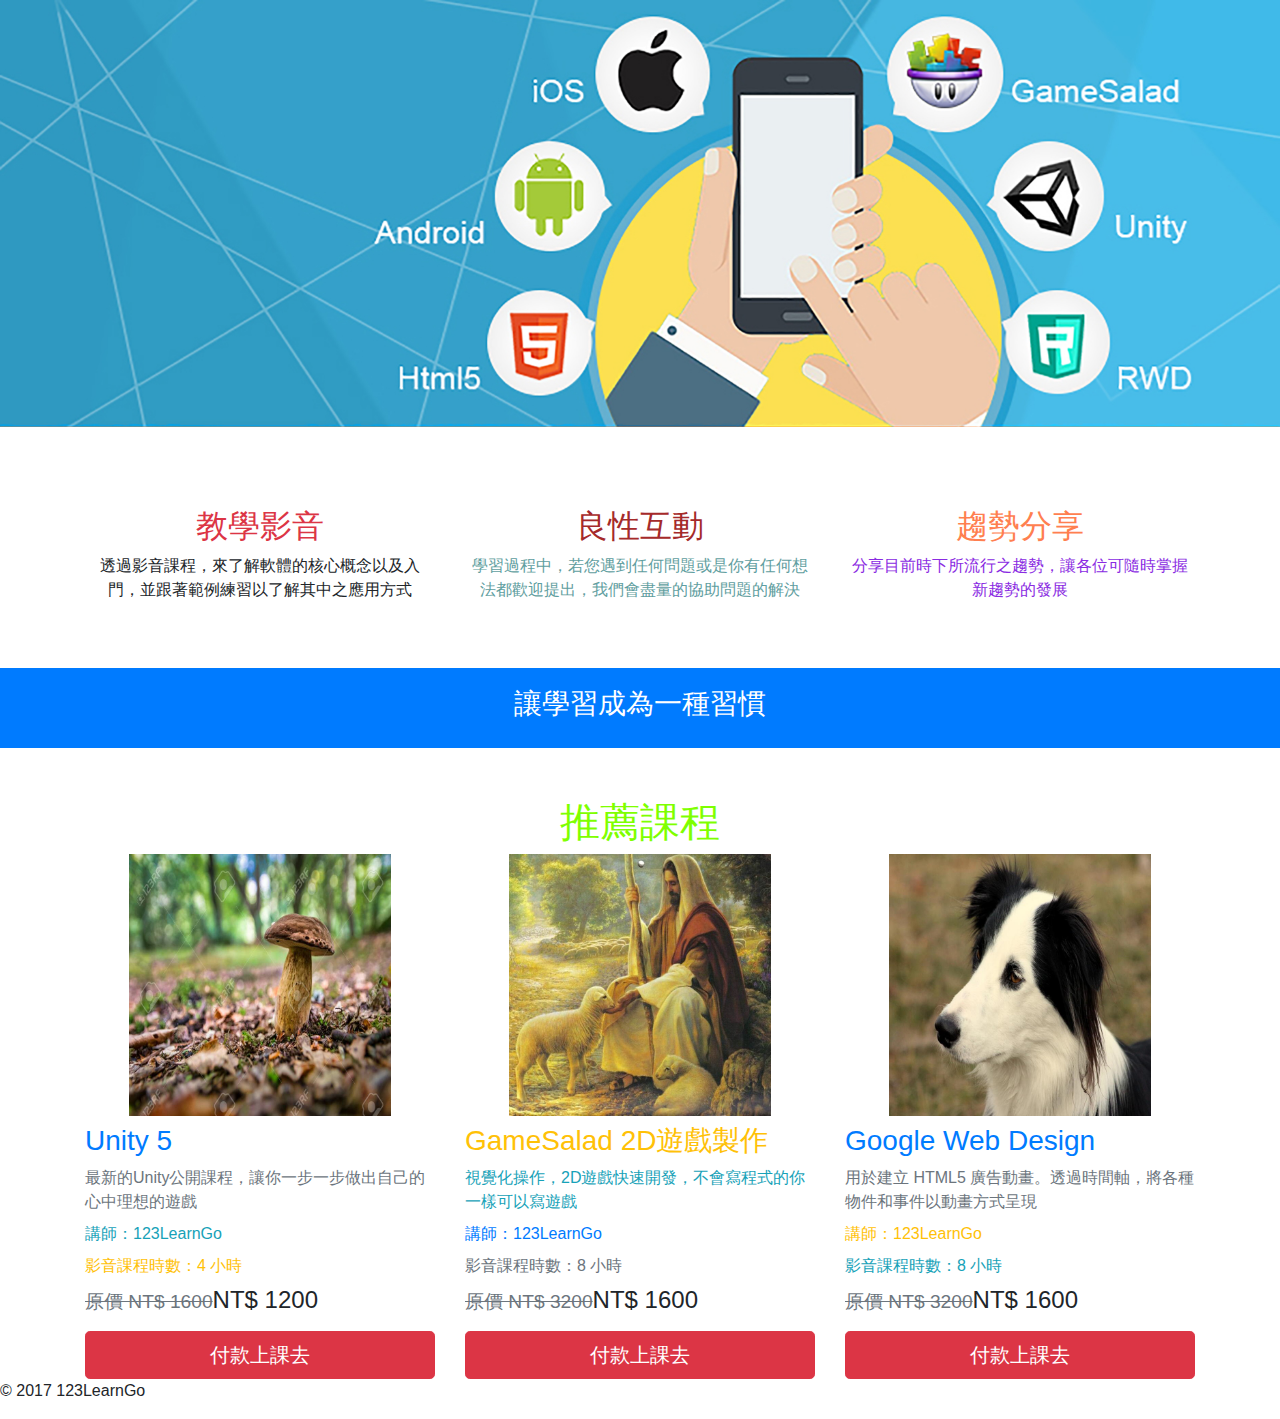
==== index.html @ fdda01f6 "Add files via upload" ====
<!DOCTYPE html>
<html lang="en">
<head>
	<meta charset="UTF-8">
	<title>A112510302</title>
    <meta name="viewport" content="width=device-width, initial-scale=1" >
	
	<!-- css文件載入 -->
    <link rel="stylesheet" href="css/bootstrap.min.css">
    <link rel="stylesheet" href="css/style.css">
	

</head>
<body>
<!-- 頁首/開始 -->
<header class="header1">
	<img src="images/banner.jpg" alt="banner" class="img-fluid">
</header> 
<!-- 頁首/結束 -->
<!-- 特色/開始 -->
<section class="container">
	<div class="row">
		<div class="col-lg-4 text-center">
			<h2 class="text-danger">教學影音</h2>
			<p>透過影音課程，來了解軟體的核心概念以及入門，並跟著範例練習以了解其中之應用方式</p>
		</div>
		<div class="col-lg-4 p12">
			<h2 class="h2a">良性互動</h2>
			<p>學習過程中，若您遇到任何問題或是你有任何想法都歡迎提出，我們會盡量的協助問題的解決</p>
		</div>
		<div class="col-lg-4 p13">
			<h2 class="h2b">趨勢分享</h2>
			<p>分享目前時下所流行之趨勢，讓各位可隨時掌握新趨勢的發展</p>
		</div>
	</div>
</section>
<!-- 特色/結束 -->
<!-- 主標語/開始 -->
<section class="d-flex justify-content-center bg-primary slogan">
	<h3 class="align-self-center text-white">讓學習成為一種習慣</h3>
</section>
<!-- 主標語/結束 -->
<!-- 推薦課程/開始 -->
<section class="container">
	<div class="row">
		<!-- 標題/開始 -->
		<div class="col-lg-12">
			<h1 class="h1a1">推薦課程</h1>
		</div>
		<!-- 標題/結束 -->
		<!-- 課程1/開始 -->
		<div class="col-lg-4">
			<div>
				<div>
					<img src="images/111.jpg" alt="Unity" class="img-fluid d-block m-auto w-75">
				</div>
				<div class="mt-2 mb-2">
					<h3 class="text-primary">Unity 5</h3>
				</div>
				<div class="text-muted mt-2 mb-2">最新的Unity公開課程，讓你一步一步做出自己的心中理想的遊戲</div>
				<div class="mt-2 mb-2">
					<span class="text-info">講師：123LearnGo</span>
				</div>
				<div class="mt-2 mb-2">
					<span class="text-warning">影音課程時數：4 小時</span>
				</div>
				<div>
					<h4 class="text-dangeri"><small class="text-muted"><s>原價 NT$ 1600</s></small>NT$ 1200</h4>
				</div>
				<div class="mt-3">
					<button type="button" class="btn btn-danger btn-lg btn-block">付款上課去</button>
				</div>
			</div>
		</div>
		<!-- 課程1/結束 -->
		<!-- 課程2/開始 -->
		<div class="col-lg-4">
			<div>
				<div>
					<img src="images/112.jpg" alt="GameSalad" class="img-fluid d-block m-auto w-75">
				</div>
				<div class="mt-2 mb-2">
                    <h3 class="text-warning">GameSalad 2D遊戲製作</h3>
				</div>
				<div class="text-info mt-2 mb-2">視覺化操作，2D遊戲快速開發，不會寫程式的你一樣可以寫遊戲</div>
				<div class="mt-2 mb-2">
					<span class="text-primary">講師：123LearnGo</span>
				</div>
				<div class="mt-2 mb-2">
					<span class="text-muted">影音課程時數：8 小時</span>
				</div>
				<div>
					<h4 class="text-dangeri"><small class="text-muted"><s>原價 NT$ 3200</s></small>NT$ 1600</h4>
				</div>
				<div class="mt-3">
					<button type="button" class="btn btn-danger btn-lg btn-block">付款上課去</button>
				</div>
			</div>
		</div>
		<!-- 課程2/結束 -->
		<!-- 課程3/開始 -->
		<div class="col-lg-4">
			<div>
				<div>
					<img src="images/114.jpg" alt="Google Web Design" class="img-fluid d-block m-auto w-75">
				</div>
				<div class="mt-2 mb-2">
					<h3 class="text-primary">Google Web Design</h3>
				</div>
				<div class="text-muted mt-2 mb-2">用於建立 HTML5 廣告動畫。透過時間軸，將各種物件和事件以動畫方式呈現</div>
				<div class="mt-2 mb-2">
					<span class="text-warning">講師：123LearnGo</span>
				</div>
				<div class="mt-2 mb-2">
					<span class="text-info">影音課程時數：8 小時</span>
				</div>
				<div>
					<h4 class="text-dangeri"><small class="text-muted"><s>原價 NT$ 3200</s></small>NT$ 1600</h4>
				</div>
				<div class="mt-3">
					<button type="button" class="btn btn-danger btn-lg btn-block">付款上課去</button>
				</div>
			</div>
		</div>
		<!-- 課程3/結束 -->
	</div>
</section>
<!-- 推薦課程/結束 -->
<!-- 頁腳/開始 -->
<footer>
	<p>© 2017 123LearnGo</p>
</footer>
<!-- 頁腳/結束 -->
</body>
</html>
---- css/style.css ----
.header1{
    margin-bottom: 80px;
}
.header1 img{
    width: 100%;
}
.h2a{
    color:brown;
}
.p12{
    text-align: center;
    color: cadetblue;
}
.p13{
    color: blueviolet;
    text-align: center;
}
.h2b{
    color: coral;
}
.slogan{
    margin: 50px 0;
    height: 80px;
}
.h1a1{
    color: chartreuse;
    text-align: center;
    font-size: 40px;
}
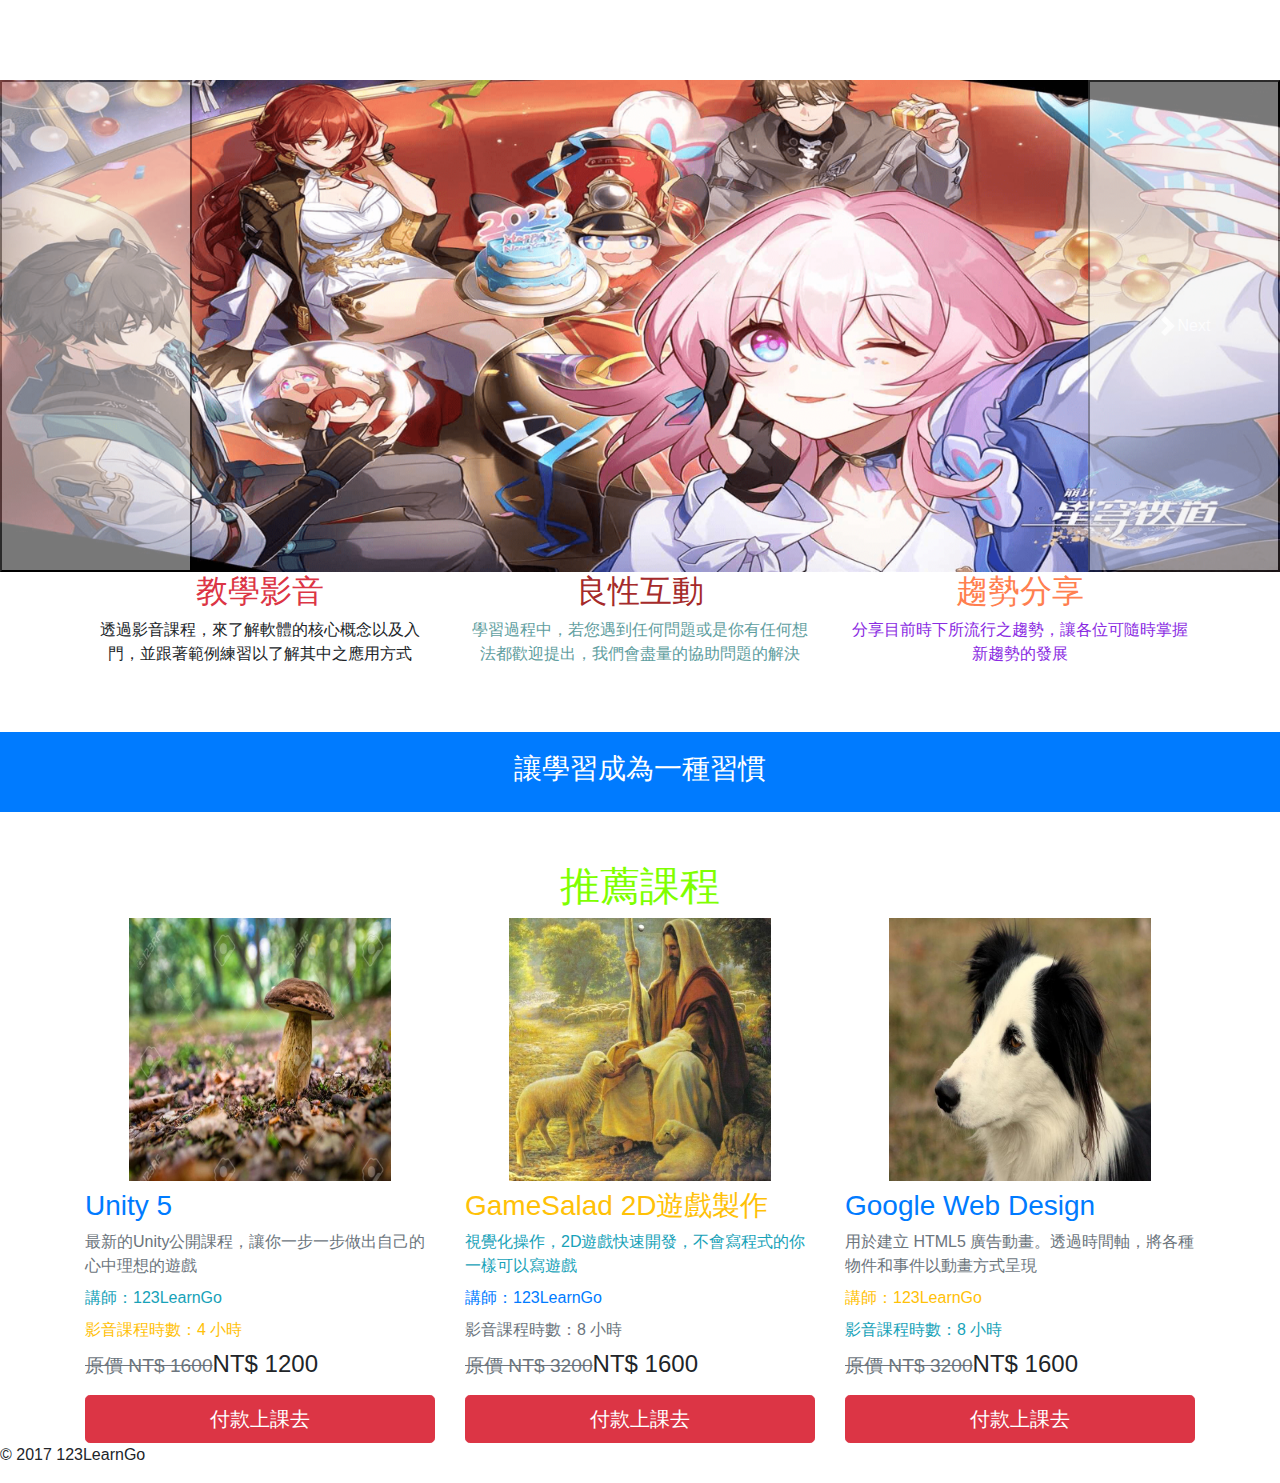
==== commit 40e1bdbf: "Add files via upload" ====
--- a/index.html
+++ b/index.html
@@ -8,14 +8,35 @@
 	<!-- css文件載入 -->
     <link rel="stylesheet" href="css/bootstrap.min.css">
     <link rel="stylesheet" href="css/style.css">
-	
+	<link href="https://cdn.jsdelivr.net/npm/bootstrap@5.1.1/dist/css/bootstrap.min.css" rel="stylesheet" integrity="sha384-F3w7mX95PdgyTmZZMECAngseQB83DfGTowi0iMjiWaeVhAn4FJkqJByhZMI3AhiU" crossorigin="anonymous">
+<script src="https://cdn.jsdelivr.net/npm/bootstrap@5.1.1/dist/js/bootstrap.bundle.min.js" integrity="sha384-/bQdsTh/da6pkI1MST/rWKFNjaCP5gBSY4sEBT38Q/9RBh9AH40zEOg7Hlq2THRZ" crossorigin="anonymous"></script>
 
 </head>
 <body>
 <!-- 頁首/開始 -->
-<header class="header1">
-	<img src="images/banner.jpg" alt="banner" class="img-fluid">
-</header> 
+<header class="header1">   
+</header>
+<div id="carouselExampleControls" class="carousel slide" data-bs-ride="carousel">
+  <div class="carousel-inner">
+    <div class="carousel-item active">
+      <img src="images/211.png" class="d-block w-100" alt="...">
+    </div>
+    <div class="carousel-item">
+      <img src="images/212.jpeg" class="d-block w-100" alt="...">
+    </div>
+    <div class="carousel-item">
+      <img src="images/213.jpeg" class="d-block w-100" alt="...">
+    </div>
+  </div>
+  <button class="carousel-control-prev" type="button" data-bs-target="#carouselExampleControls" data-bs-slide="prev">
+    <span class="carousel-control-prev-icon" aria-hidden="true"></span>
+    <span class="visually-hidden">Previous</span>
+  </button>
+  <button class="carousel-control-next" type="button" data-bs-target="#carouselExampleControls" data-bs-slide="next">
+    <span class="carousel-control-next-icon" aria-hidden="true"></span>
+    <span class="visually-hidden">Next</span>
+  </button>
+</div>
 <!-- 頁首/結束 -->
 <!-- 特色/開始 -->
 <section class="container">
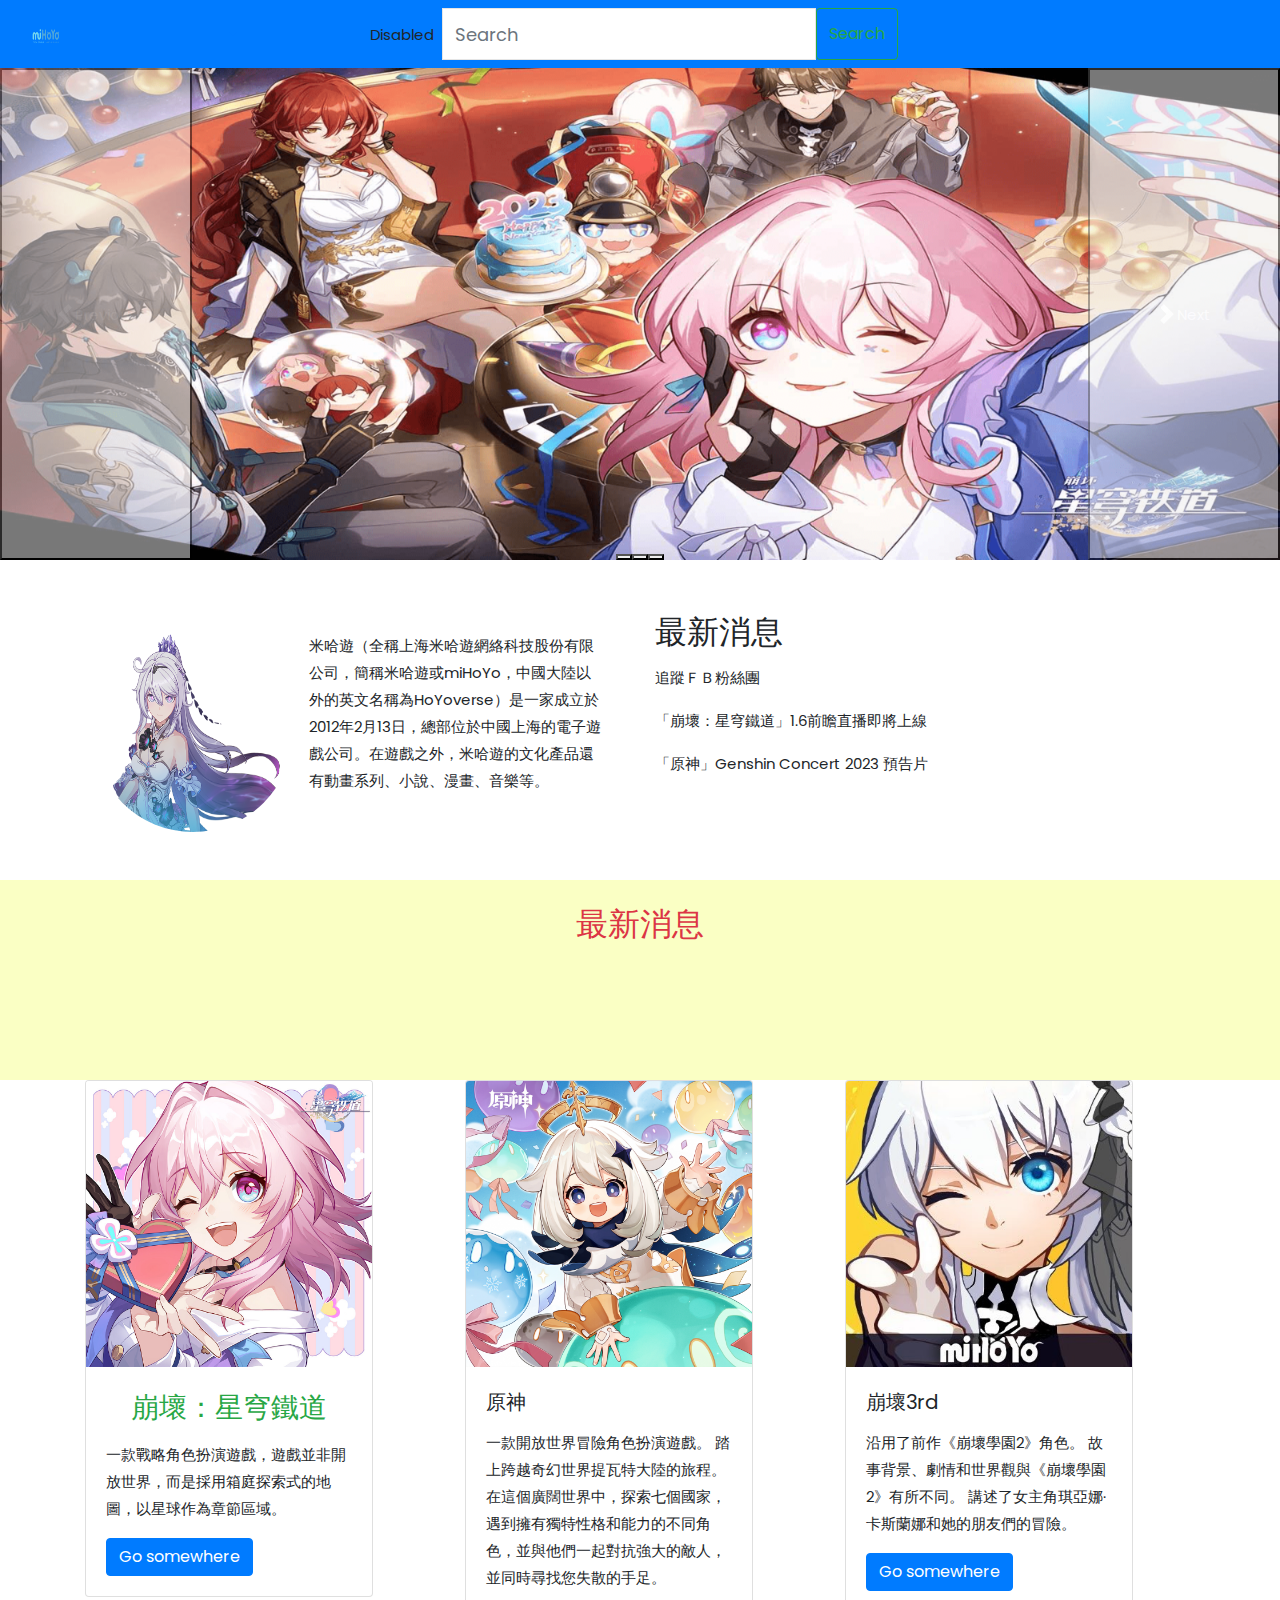
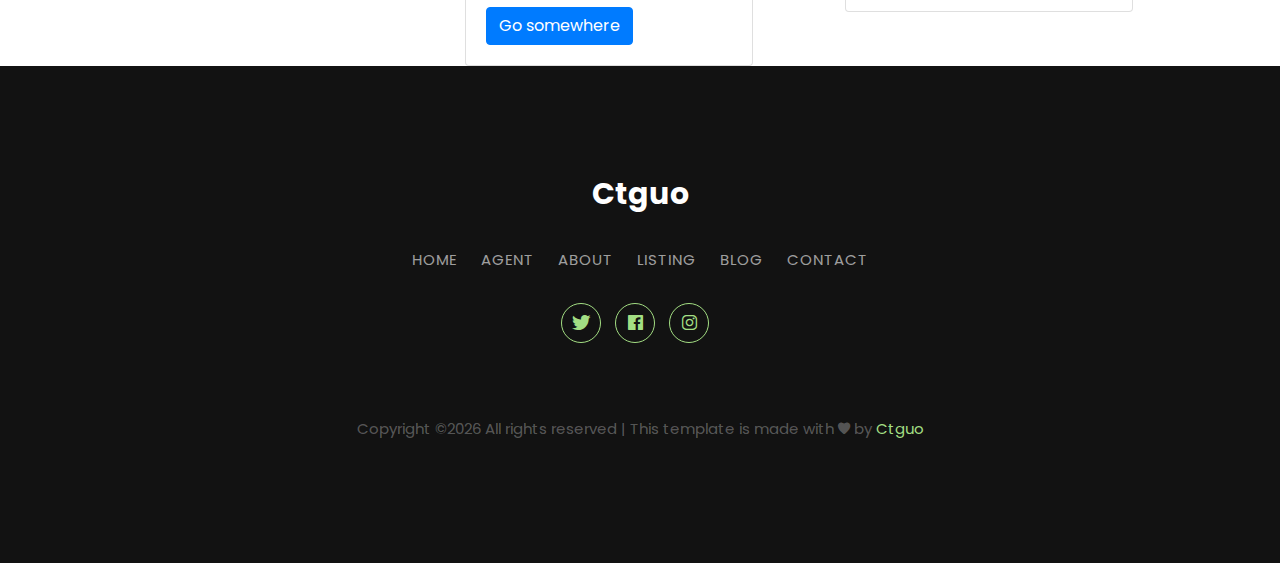
==== commit fa5a59da: "Add files via upload" ====
--- a/index.html
+++ b/index.html
@@ -1,156 +1,206 @@
-<!DOCTYPE html>
-<html lang="en">
-<head>
-	<meta charset="UTF-8">
-	<title>A112510302</title>
-    <meta name="viewport" content="width=device-width, initial-scale=1" >
-	
-	<!-- css文件載入 -->
-    <link rel="stylesheet" href="css/bootstrap.min.css">
-    <link rel="stylesheet" href="css/style.css">
-	<link href="https://cdn.jsdelivr.net/npm/bootstrap@5.1.1/dist/css/bootstrap.min.css" rel="stylesheet" integrity="sha384-F3w7mX95PdgyTmZZMECAngseQB83DfGTowi0iMjiWaeVhAn4FJkqJByhZMI3AhiU" crossorigin="anonymous">
-<script src="https://cdn.jsdelivr.net/npm/bootstrap@5.1.1/dist/js/bootstrap.bundle.min.js" integrity="sha384-/bQdsTh/da6pkI1MST/rWKFNjaCP5gBSY4sEBT38Q/9RBh9AH40zEOg7Hlq2THRZ" crossorigin="anonymous"></script>
-
-</head>
-<body>
-<!-- 頁首/開始 -->
-<header class="header1">   
-</header>
-<div id="carouselExampleControls" class="carousel slide" data-bs-ride="carousel">
-  <div class="carousel-inner">
-    <div class="carousel-item active">
-      <img src="images/211.png" class="d-block w-100" alt="...">
-    </div>
-    <div class="carousel-item">
-      <img src="images/212.jpeg" class="d-block w-100" alt="...">
-    </div>
-    <div class="carousel-item">
-      <img src="images/213.jpeg" class="d-block w-100" alt="...">
-    </div>
-  </div>
-  <button class="carousel-control-prev" type="button" data-bs-target="#carouselExampleControls" data-bs-slide="prev">
-    <span class="carousel-control-prev-icon" aria-hidden="true"></span>
-    <span class="visually-hidden">Previous</span>
-  </button>
-  <button class="carousel-control-next" type="button" data-bs-target="#carouselExampleControls" data-bs-slide="next">
-    <span class="carousel-control-next-icon" aria-hidden="true"></span>
-    <span class="visually-hidden">Next</span>
-  </button>
-</div>
-<!-- 頁首/結束 -->
-<!-- 特色/開始 -->
-<section class="container">
-	<div class="row">
-		<div class="col-lg-4 text-center">
-			<h2 class="text-danger">教學影音</h2>
-			<p>透過影音課程，來了解軟體的核心概念以及入門，並跟著範例練習以了解其中之應用方式</p>
-		</div>
-		<div class="col-lg-4 p12">
-			<h2 class="h2a">良性互動</h2>
-			<p>學習過程中，若您遇到任何問題或是你有任何想法都歡迎提出，我們會盡量的協助問題的解決</p>
-		</div>
-		<div class="col-lg-4 p13">
-			<h2 class="h2b">趨勢分享</h2>
-			<p>分享目前時下所流行之趨勢，讓各位可隨時掌握新趨勢的發展</p>
-		</div>
-	</div>
-</section>
-<!-- 特色/結束 -->
-<!-- 主標語/開始 -->
-<section class="d-flex justify-content-center bg-primary slogan">
-	<h3 class="align-self-center text-white">讓學習成為一種習慣</h3>
-</section>
-<!-- 主標語/結束 -->
-<!-- 推薦課程/開始 -->
-<section class="container">
-	<div class="row">
-		<!-- 標題/開始 -->
-		<div class="col-lg-12">
-			<h1 class="h1a1">推薦課程</h1>
-		</div>
-		<!-- 標題/結束 -->
-		<!-- 課程1/開始 -->
-		<div class="col-lg-4">
-			<div>
-				<div>
-					<img src="images/111.jpg" alt="Unity" class="img-fluid d-block m-auto w-75">
-				</div>
-				<div class="mt-2 mb-2">
-					<h3 class="text-primary">Unity 5</h3>
-				</div>
-				<div class="text-muted mt-2 mb-2">最新的Unity公開課程，讓你一步一步做出自己的心中理想的遊戲</div>
-				<div class="mt-2 mb-2">
-					<span class="text-info">講師：123LearnGo</span>
-				</div>
-				<div class="mt-2 mb-2">
-					<span class="text-warning">影音課程時數：4 小時</span>
-				</div>
-				<div>
-					<h4 class="text-dangeri"><small class="text-muted"><s>原價 NT$ 1600</s></small>NT$ 1200</h4>
-				</div>
-				<div class="mt-3">
-					<button type="button" class="btn btn-danger btn-lg btn-block">付款上課去</button>
-				</div>
-			</div>
-		</div>
-		<!-- 課程1/結束 -->
-		<!-- 課程2/開始 -->
-		<div class="col-lg-4">
-			<div>
-				<div>
-					<img src="images/112.jpg" alt="GameSalad" class="img-fluid d-block m-auto w-75">
-				</div>
-				<div class="mt-2 mb-2">
-                    <h3 class="text-warning">GameSalad 2D遊戲製作</h3>
-				</div>
-				<div class="text-info mt-2 mb-2">視覺化操作，2D遊戲快速開發，不會寫程式的你一樣可以寫遊戲</div>
-				<div class="mt-2 mb-2">
-					<span class="text-primary">講師：123LearnGo</span>
-				</div>
-				<div class="mt-2 mb-2">
-					<span class="text-muted">影音課程時數：8 小時</span>
-				</div>
-				<div>
-					<h4 class="text-dangeri"><small class="text-muted"><s>原價 NT$ 3200</s></small>NT$ 1600</h4>
-				</div>
-				<div class="mt-3">
-					<button type="button" class="btn btn-danger btn-lg btn-block">付款上課去</button>
-				</div>
-			</div>
-		</div>
-		<!-- 課程2/結束 -->
-		<!-- 課程3/開始 -->
-		<div class="col-lg-4">
-			<div>
-				<div>
-					<img src="images/114.jpg" alt="Google Web Design" class="img-fluid d-block m-auto w-75">
-				</div>
-				<div class="mt-2 mb-2">
-					<h3 class="text-primary">Google Web Design</h3>
-				</div>
-				<div class="text-muted mt-2 mb-2">用於建立 HTML5 廣告動畫。透過時間軸，將各種物件和事件以動畫方式呈現</div>
-				<div class="mt-2 mb-2">
-					<span class="text-warning">講師：123LearnGo</span>
-				</div>
-				<div class="mt-2 mb-2">
-					<span class="text-info">影音課程時數：8 小時</span>
-				</div>
-				<div>
-					<h4 class="text-dangeri"><small class="text-muted"><s>原價 NT$ 3200</s></small>NT$ 1600</h4>
-				</div>
-				<div class="mt-3">
-					<button type="button" class="btn btn-danger btn-lg btn-block">付款上課去</button>
-				</div>
-			</div>
-		</div>
-		<!-- 課程3/結束 -->
-	</div>
-</section>
-<!-- 推薦課程/結束 -->
-<!-- 頁腳/開始 -->
-<footer>
-	<p>© 2017 123LearnGo</p>
-</footer>
-<!-- 頁腳/結束 -->
-</body>
+<!doctype html>
+<html>
+<head>
+    <title>A112510302</title>
+    <link href="https://cdn.jsdelivr.net/npm/bootstrap@5.3.2/dist/css/bootstrap.min.css" rel="stylesheet" integrity="sha384-T3c6CoIi6uLrA9TneNEoa7RxnatzjcDSCmG1MXxSR1GAsXEV/Dwwykc2MPK8M2HN" crossorigin="anonymous">
+    <script src="https://cdn.jsdelivr.net/npm/bootstrap@5.3.2/dist/js/bootstrap.bundle.min.js" integrity="sha384-C6RzsynM9kWDrMNeT87bh95OGNyZPhcTNXj1NW7RuBCsyN/o0jlpcV8Qyq46cDfL" crossorigin="anonymous"></script>
+    
+    <meta name="viewport" content="width=device-width, initial-scale=1, shrink-to-fit=no">
+
+    <link href="https://fonts.googleapis.com/css?family=Poppins:300,400,500,600,700,800,900" rel="stylesheet">
+	
+    <link rel="stylesheet" href="css/ionicons.min.css">
+    <link rel="stylesheet" href="css/style.css">
+    
+    
+    </head>
+<body>
+    
+    
+    <nav class="navbar navbar-expand-lg bg-primary" data-bs-theme="dark">
+    <div class="container-fluid">
+        <a class="navbar-brand" href="#">
+            <img src="images/loge.png"alt="Bootstrap" width="30" height="24">
+        </a>
+            <button class="navbar-toggler" type="button" data-bs-toggle="collapse" data-bs-target="#navbarSupportedContent" aria-controls="navbarSupportedContent" aria-expanded="false" aria-label="Toggle navigation">
+            <span class="navbar-toggler-icon"></span>
+            </button>
+        <div class="collapse navbar-collapse" id="navbarSupportedContent">
+        <ul class="navbar-nav me-auto mb-2 mb-lg-0">
+            
+             <li class="nav-item">
+                <a class="nav-link active" aria-current="page" href="#">關於我們</a>
+            </li>
+            <li class="nav-item dropdown">
+                <a class="nav-link dropdown-toggle" href="#" role="button" data-bs-toggle="dropdown" aria-expanded="false">關於我們
+                </a>
+                <ul class="dropdown-menu">
+                    <li><a class="dropdown-item" href="#">Action</a></li>
+                    <li><a class="dropdown-item" href="#">Another Action</a></li>
+                    <li><hr class="dropdown-divider"></li>
+                    <li><a class="dropdown-item" href="#">其他</a></li>
+                </ul>
+            </li>
+            
+            
+            <li class="nav-item">
+                <a class="nav-link active" aria-current="page" href="#">最新消息</a>
+            </li>
+            <li class="nav-item">
+                <a class="nav-link" href="https://www.mihoyo.com/" target="_blank">Link</a>
+            </li>
+                
+            
+            <li class="nav-item">
+          <a class="nav-link disabled" aria-disabled="true">Disabled</a>
+        </li>
+        </ul>
+            <form class="d-flex" role="search">
+                <input class="form-control me-2" type="search" placeholder="Search" aria-label="Search">
+                <button class="btn btn-outline-success" type="submit">Search</button>
+            </form>
+    </div>
+    </div>
+    </nav>
+    
+    <div id="carouselExampleIndicators" class="carousel slide">
+        <div class="carousel-indicators">
+            <button type="button" data-bs-target="#carouselExampleIndicators" data-bs-slide-to="0" class="active" aria-current="true" aria-label="Slide 1"></button>
+            <button type="button" data-bs-target="#carouselExampleIndicators" data-bs-slide-to="1" aria-label="Slide 2"></button>
+            <button type="button" data-bs-target="#carouselExampleIndicators" data-bs-slide-to="2" aria-label="Slide 3"></button>
+        </div>
+        <div class="carousel-inner">
+            <div class="carousel-item active">
+            <img src="images/211.png" class="d-block w-100" alt="restaurant1">
+            </div>
+        <div class="carousel-item">
+            <img src="images/212.jpeg" class="d-block w-100" alt="restaurant2">
+        </div>
+        <div class="carousel-item">
+            <img src="images/213.jpeg" class="d-block w-100" alt="restaurant3">
+        </div>
+        </div>
+            <button class="carousel-control-prev" type="button" data-bs-target="#carouselExampleIndicators" data-bs-slide="prev">
+                <span class="carousel-control-prev-icon" aria-hidden="true"></span>
+                <span class="visually-hidden">Previous</span>
+            </button>
+            <button class="carousel-control-next" type="button" data-bs-target="#carouselExampleIndicators" data-bs-slide="next">
+                <span class="carousel-control-next-icon" aria-hidden="true"></span>
+                <span class="visually-hidden">Next</span>
+            </button>
+    </div>
+    
+    <section class="container my-5">
+        <div class="row">
+            <div class="col-lg-6">
+                    <div class="d-flex flex-nowrap justify-content-center mx-2 mt-4"> 
+                        <div class="flex-shrink-0"> 
+                            <img src="images/311.png" width="200px" height="200px" class="rounded-circle"> 
+                        </div> 
+                        <div class="flex-grow-1 px-3"> 
+                            米哈遊（全稱上海米哈遊網絡科技股份有限公司，簡稱米哈遊或miHoYo，中國大陸以外的英文名稱為HoYoverse）是一家成立於2012年2月13日，總部位於中國上海的電子遊戲公司。在遊戲之外，米哈遊的文化產品還有動畫系列、小說、漫畫、音樂等。
+                        </div> 
+                    </div>                  
+            </div>
+            <div class="col-lg-6">
+                <h2>最新消息</h2>
+                    <p>追蹤ＦＢ粉絲團</p>
+                    <p>「崩壞：星穹鐵道」1.6前瞻直播即將上線</p>
+                    <p>「原神」Genshin Concert 2023 預告片</p>                          
+            </div>
+        
+        
+        </div>
+    </section>
+    
+    
+    
+    
+    <section class="ftco-section">
+			<div class="container">
+				<div class="row justify-content-center">
+					<div class="col-md-6 text-center text-danger">
+						<h2>最新消息</h2>
+					</div>
+				</div>
+			</div>
+    </section>
+    <div class="container">
+        <div class="row">
+            <div class="col-lg-4">
+                <div class="card" style="width: 18rem;">
+                    <img src="images/411.png" class="card-img-top" alt="...">
+                    <div class="card-body">
+                        <h3 class="card-title text-success text-center">崩壞：星穹鐵道</h3>
+                        <p class="card-text">一款戰略角色扮演遊戲，遊戲並非開放世界，而是採用箱庭探索式的地圖，以星球作為章節區域。</p>
+                        <a href="#" class="btn btn-primary">Go somewhere</a>
+                    </div>
+                </div>
+                
+            </div>
+            
+            <div class="col-lg-4">
+                <div class="card" style="width: 18rem;">
+                    <img src="images/412.png" class="card-img-top" alt="...">
+                    <div class="card-body">
+                        <h5 class="card-title">原神</h5>
+                        <p class="card-text">一款開放世界冒險角色扮演遊戲。 踏上跨越奇幻世界提瓦特大陸的旅程。 在這個廣闊世界中，探索七個國家，遇到擁有獨特性格和能力的不同角色，並與他們一起對抗強大的敵人，並同時尋找您失散的手足。</p>
+                        <a href="#" class="btn btn-primary">Go somewhere</a>
+                    </div>
+                </div>
+            
+            </div>
+            
+            <div class="col-lg-4">
+                <div class="card" style="width: 18rem;">
+                    <img src="images/414.jpg" class="card-img-top" alt="..." width="400">
+                    <div class="card-body">
+                        <h5 class="card-title">崩壞3rd</h5>
+                        <p class="card-text">沿用了前作《崩壞學園2》角色。 故事背景、劇情和世界觀與《崩壞學園2》有所不同。 講述了女主角琪亞娜·卡斯蘭娜和她的朋友們的冒險。</p>
+                        <a href="#" class="btn btn-primary">Go somewhere</a>
+                    </div>
+                </div>
+            
+            </div>
+        </div>
+    </div>
+    
+
+    
+    <footer class="footer-07">
+			<div class="container">
+				<div class="row justify-content-center">
+					<div class="col-md-12 text-center">
+						<h2 class="footer-heading"><a href="#" class="logo">Ctguo</a></h2>
+						<p class="menu">
+							<a href="#">Home</a>
+							<a href="#">Agent</a>
+							<a href="#">About</a>
+							<a href="#">Listing</a>
+							<a href="#">Blog</a>
+							<a href="#">Contact</a>
+						</p>
+						<ul class="ftco-footer-social p-0">
+                        <li class="ftco-animate"><a href="#" data-toggle="tooltip" data-placement="top" title="Twitter"><span class="ion-logo-twitter"></span></a></li>
+                        <li class="ftco-animate"><a href="#" data-toggle="tooltip" data-placement="top" title="Facebook"><span class="ion-logo-facebook"></span></a></li>
+                        <li class="ftco-animate"><a href="#" data-toggle="tooltip" data-placement="top" title="Instagram"><span class="ion-logo-instagram"></span></a></li>
+            </ul>
+					</div>
+				</div>
+				<div class="row mt-5">
+					<div class="col-md-12 text-center">
+						<p class="copyright"><!-- Link back to Colorlib can't be removed. Template is licensed under CC BY 3.0. -->
+					  Copyright &copy;<script>document.write(new Date().getFullYear());</script> All rights reserved | This template is made with <i class="ion-ios-heart" aria-hidden="true"></i> by <a href="https://colorlib.com" target="_blank">Ctguo</a>
+					  <!-- Link back to Colorlib can't be removed. Template is licensed under CC BY 3.0. --></p>
+					</div>
+				</div>
+			</div>
+		</footer>
+		
+
+    <script src="js/jquery.min.js"></script>
+    <script src="js/popper.js"></script>
+    <script src="js/bootstrap.min.js"></script>
+    <script src="js/main.js"></script>
+    </body>
 </html>--- a/css/style.css
+++ b/css/style.css
@@ -1,29 +1,8244 @@
-.header1{
-    margin-bottom: 80px;
-}
-.header1 img{
+/*!
+ * Bootstrap v4.3.1 (https://getbootstrap.com/)
+ * Copyright 2011-2019 The Bootstrap Authors
+ * Copyright 2011-2019 Twitter, Inc.
+ * Licensed under MIT (https://github.com/twbs/bootstrap/blob/master/LICENSE)
+ */
+:root {
+  --blue: #007bff;
+  --indigo: #6610f2;
+  --purple: #6f42c1;
+  --pink: #e83e8c;
+  --red: #dc3545;
+  --orange: #fd7e14;
+  --yellow: #ffc107;
+  --green: #28a745;
+  --teal: #20c997;
+  --cyan: #17a2b8;
+  --white: #fff;
+  --gray: #6c757d;
+  --gray-dark: #343a40;
+  --primary: #007bff;
+  --secondary: #6c757d;
+  --success: #28a745;
+  --info: #17a2b8;
+  --warning: #ffc107;
+  --danger: #dc3545;
+  --light: #f8f9fa;
+  --dark: #343a40;
+  --breakpoint-xs: 0;
+  --breakpoint-sm: 576px;
+  --breakpoint-md: 768px;
+  --breakpoint-lg: 992px;
+  --breakpoint-xl: 1200px;
+  --font-family-sans-serif: -apple-system, BlinkMacSystemFont, "Segoe UI", Roboto, "Helvetica Neue", Arial, "Noto Sans", sans-serif, "Apple Color Emoji", "Segoe UI Emoji", "Segoe UI Symbol", "Noto Color Emoji";
+  --font-family-monospace: SFMono-Regular, Menlo, Monaco, Consolas, "Liberation Mono", "Courier New", monospace; }
+
+*,
+*::before,
+*::after {
+  -webkit-box-sizing: border-box;
+  box-sizing: border-box; }
+
+html {
+  font-family: sans-serif;
+  line-height: 1.15;
+  -webkit-text-size-adjust: 100%;
+  -webkit-tap-highlight-color: rgba(0, 0, 0, 0); }
+
+article, aside, figcaption, figure, footer, header, hgroup, main, nav, section {
+  display: block; }
+
+body {
+  margin: 0;
+  font-family: -apple-system, BlinkMacSystemFont, "Segoe UI", Roboto, "Helvetica Neue", Arial, "Noto Sans", sans-serif, "Apple Color Emoji", "Segoe UI Emoji", "Segoe UI Symbol", "Noto Color Emoji";
+  font-size: 1rem;
+  font-weight: 400;
+  line-height: 1.5;
+  color: #212529;
+  text-align: left;
+  background-color: #fff; }
+
+[tabindex="-1"]:focus {
+  outline: 0 !important; }
+
+hr {
+  -webkit-box-sizing: content-box;
+  box-sizing: content-box;
+  height: 0;
+  overflow: visible; }
+
+h1, h2, h3, h4, h5, h6 {
+  margin-top: 0;
+  margin-bottom: 0.5rem; }
+
+p {
+  margin-top: 0;
+  margin-bottom: 1rem; }
+
+abbr[title],
+abbr[data-original-title] {
+  text-decoration: underline;
+  -webkit-text-decoration: underline dotted;
+  text-decoration: underline dotted;
+  cursor: help;
+  border-bottom: 0;
+  text-decoration-skip-ink: none; }
+
+address {
+  margin-bottom: 1rem;
+  font-style: normal;
+  line-height: inherit; }
+
+ol,
+ul,
+dl {
+  margin-top: 0;
+  margin-bottom: 1rem; }
+
+ol ol,
+ul ul,
+ol ul,
+ul ol {
+  margin-bottom: 0; }
+
+dt {
+  font-weight: 700; }
+
+dd {
+  margin-bottom: .5rem;
+  margin-left: 0; }
+
+blockquote {
+  margin: 0 0 1rem; }
+
+b,
+strong {
+  font-weight: bolder; }
+
+small {
+  font-size: 80%; }
+
+sub,
+sup {
+  position: relative;
+  font-size: 75%;
+  line-height: 0;
+  vertical-align: baseline; }
+
+sub {
+  bottom: -.25em; }
+
+sup {
+  top: -.5em; }
+
+a {
+  color: #007bff;
+  text-decoration: none;
+  background-color: transparent; }
+  a:hover {
+    color: #0056b3;
+    text-decoration: underline; }
+
+a:not([href]):not([tabindex]) {
+  color: inherit;
+  text-decoration: none; }
+  a:not([href]):not([tabindex]):hover, a:not([href]):not([tabindex]):focus {
+    color: inherit;
+    text-decoration: none; }
+  a:not([href]):not([tabindex]):focus {
+    outline: 0; }
+
+pre,
+code,
+kbd,
+samp {
+  font-family: SFMono-Regular, Menlo, Monaco, Consolas, "Liberation Mono", "Courier New", monospace;
+  font-size: 1em; }
+
+pre {
+  margin-top: 0;
+  margin-bottom: 1rem;
+  overflow: auto; }
+
+figure {
+  margin: 0 0 1rem; }
+
+img {
+  vertical-align: middle;
+  border-style: none; }
+
+svg {
+  overflow: hidden;
+  vertical-align: middle; }
+
+table {
+  border-collapse: collapse; }
+
+caption {
+  padding-top: 0.75rem;
+  padding-bottom: 0.75rem;
+  color: #6c757d;
+  text-align: left;
+  caption-side: bottom; }
+
+th {
+  text-align: inherit; }
+
+label {
+  display: inline-block;
+  margin-bottom: 0.5rem; }
+
+button {
+  border-radius: 0; }
+
+button:focus {
+  outline: 1px dotted;
+  outline: 5px auto -webkit-focus-ring-color; }
+
+input,
+button,
+select,
+optgroup,
+textarea {
+  margin: 0;
+  font-family: inherit;
+  font-size: inherit;
+  line-height: inherit; }
+
+button,
+input {
+  overflow: visible; }
+
+button,
+select {
+  text-transform: none; }
+
+select {
+  word-wrap: normal; }
+
+button,
+[type="button"],
+[type="reset"],
+[type="submit"] {
+  -webkit-appearance: button; }
+
+button:not(:disabled),
+[type="button"]:not(:disabled),
+[type="reset"]:not(:disabled),
+[type="submit"]:not(:disabled) {
+  cursor: pointer; }
+
+button::-moz-focus-inner,
+[type="button"]::-moz-focus-inner,
+[type="reset"]::-moz-focus-inner,
+[type="submit"]::-moz-focus-inner {
+  padding: 0;
+  border-style: none; }
+
+input[type="radio"],
+input[type="checkbox"] {
+  -webkit-box-sizing: border-box;
+  box-sizing: border-box;
+  padding: 0; }
+
+input[type="date"],
+input[type="time"],
+input[type="datetime-local"],
+input[type="month"] {
+  -webkit-appearance: listbox; }
+
+textarea {
+  overflow: auto;
+  resize: vertical; }
+
+fieldset {
+  min-width: 0;
+  padding: 0;
+  margin: 0;
+  border: 0; }
+
+legend {
+  display: block;
+  width: 100%;
+  max-width: 100%;
+  padding: 0;
+  margin-bottom: .5rem;
+  font-size: 1.5rem;
+  line-height: inherit;
+  color: inherit;
+  white-space: normal; }
+
+progress {
+  vertical-align: baseline; }
+
+[type="number"]::-webkit-inner-spin-button,
+[type="number"]::-webkit-outer-spin-button {
+  height: auto; }
+
+[type="search"] {
+  outline-offset: -2px;
+  -webkit-appearance: none; }
+
+[type="search"]::-webkit-search-decoration {
+  -webkit-appearance: none; }
+
+::-webkit-file-upload-button {
+  font: inherit;
+  -webkit-appearance: button; }
+
+output {
+  display: inline-block; }
+
+summary {
+  display: list-item;
+  cursor: pointer; }
+
+template {
+  display: none; }
+
+[hidden] {
+  display: none !important; }
+
+h1, h2, h3, h4, h5, h6,
+.h1, .h2, .h3, .h4, .h5, .h6 {
+  margin-bottom: 0.5rem;
+  font-weight: 500;
+  line-height: 1.2; }
+
+h1, .h1 {
+  font-size: 2.5rem; }
+
+h2, .h2 {
+  font-size: 2rem; }
+
+h3, .h3 {
+  font-size: 1.75rem; }
+
+h4, .h4 {
+  font-size: 1.5rem; }
+
+h5, .h5 {
+  font-size: 1.25rem; }
+
+h6, .h6 {
+  font-size: 1rem; }
+
+.lead {
+  font-size: 1.25rem;
+  font-weight: 300; }
+
+.display-1 {
+  font-size: 6rem;
+  font-weight: 300;
+  line-height: 1.2; }
+
+.display-2 {
+  font-size: 5.5rem;
+  font-weight: 300;
+  line-height: 1.2; }
+
+.display-3 {
+  font-size: 4.5rem;
+  font-weight: 300;
+  line-height: 1.2; }
+
+.display-4 {
+  font-size: 3.5rem;
+  font-weight: 300;
+  line-height: 1.2; }
+
+hr {
+  margin-top: 1rem;
+  margin-bottom: 1rem;
+  border: 0;
+  border-top: 1px solid rgba(0, 0, 0, 0.1); }
+
+small,
+.small {
+  font-size: 80%;
+  font-weight: 400; }
+
+mark,
+.mark {
+  padding: 0.2em;
+  background-color: #fcf8e3; }
+
+.list-unstyled {
+  padding-left: 0;
+  list-style: none; }
+
+.list-inline {
+  padding-left: 0;
+  list-style: none; }
+
+.list-inline-item {
+  display: inline-block; }
+  .list-inline-item:not(:last-child) {
+    margin-right: 0.5rem; }
+
+.initialism {
+  font-size: 90%;
+  text-transform: uppercase; }
+
+.blockquote {
+  margin-bottom: 1rem;
+  font-size: 1.25rem; }
+
+.blockquote-footer {
+  display: block;
+  font-size: 80%;
+  color: #6c757d; }
+  .blockquote-footer::before {
+    content: "\2014\00A0"; }
+
+.img-fluid {
+  max-width: 100%;
+  height: auto; }
+
+.img-thumbnail {
+  padding: 0.25rem;
+  background-color: #fff;
+  border: 1px solid #dee2e6;
+  border-radius: 0.25rem;
+  max-width: 100%;
+  height: auto; }
+
+.figure {
+  display: inline-block; }
+
+.figure-img {
+  margin-bottom: 0.5rem;
+  line-height: 1; }
+
+.figure-caption {
+  font-size: 90%;
+  color: #6c757d; }
+
+code {
+  font-size: 87.5%;
+  color: #e83e8c;
+  word-break: break-word; }
+  a > code {
+    color: inherit; }
+
+kbd {
+  padding: 0.2rem 0.4rem;
+  font-size: 87.5%;
+  color: #fff;
+  background-color: #212529;
+  border-radius: 0.2rem; }
+  kbd kbd {
+    padding: 0;
+    font-size: 100%;
+    font-weight: 700; }
+
+pre {
+  display: block;
+  font-size: 87.5%;
+  color: #212529; }
+  pre code {
+    font-size: inherit;
+    color: inherit;
+    word-break: normal; }
+
+.pre-scrollable {
+  max-height: 340px;
+  overflow-y: scroll; }
+
+.container {
+  width: 100%;
+  padding-right: 15px;
+  padding-left: 15px;
+  margin-right: auto;
+  margin-left: auto; }
+  @media (min-width: 576px) {
+    .container {
+      max-width: 540px; } }
+  @media (min-width: 768px) {
+    .container {
+      max-width: 720px; } }
+  @media (min-width: 992px) {
+    .container {
+      max-width: 960px; } }
+  @media (min-width: 1200px) {
+    .container {
+      max-width: 1140px; } }
+
+.container-fluid {
+  width: 100%;
+  padding-right: 15px;
+  padding-left: 15px;
+  margin-right: auto;
+  margin-left: auto; }
+
+.row {
+  display: -webkit-box;
+  display: -ms-flexbox;
+  display: flex;
+  -ms-flex-wrap: wrap;
+  flex-wrap: wrap;
+  margin-right: -15px;
+  margin-left: -15px; }
+
+.no-gutters {
+  margin-right: 0;
+  margin-left: 0; }
+  .no-gutters > .col,
+  .no-gutters > [class*="col-"] {
+    padding-right: 0;
+    padding-left: 0; }
+
+.col-1, .col-2, .col-3, .col-4, .col-5, .col-6, .col-7, .col-8, .col-9, .col-10, .col-11, .col-12, .col,
+.col-auto, .col-sm-1, .col-sm-2, .col-sm-3, .col-sm-4, .col-sm-5, .col-sm-6, .col-sm-7, .col-sm-8, .col-sm-9, .col-sm-10, .col-sm-11, .col-sm-12, .col-sm,
+.col-sm-auto, .col-md-1, .col-md-2, .col-md-3, .col-md-4, .col-md-5, .col-md-6, .col-md-7, .col-md-8, .col-md-9, .col-md-10, .col-md-11, .col-md-12, .col-md,
+.col-md-auto, .col-lg-1, .col-lg-2, .col-lg-3, .col-lg-4, .col-lg-5, .col-lg-6, .col-lg-7, .col-lg-8, .col-lg-9, .col-lg-10, .col-lg-11, .col-lg-12, .col-lg,
+.col-lg-auto, .col-xl-1, .col-xl-2, .col-xl-3, .col-xl-4, .col-xl-5, .col-xl-6, .col-xl-7, .col-xl-8, .col-xl-9, .col-xl-10, .col-xl-11, .col-xl-12, .col-xl,
+.col-xl-auto {
+  position: relative;
+  width: 100%;
+  padding-right: 15px;
+  padding-left: 15px; }
+
+.col {
+  -ms-flex-preferred-size: 0;
+  flex-basis: 0;
+  -webkit-box-flex: 1;
+  -ms-flex-positive: 1;
+  flex-grow: 1;
+  max-width: 100%; }
+
+.col-auto {
+  -webkit-box-flex: 0;
+  -ms-flex: 0 0 auto;
+  flex: 0 0 auto;
+  width: auto;
+  max-width: 100%; }
+
+.col-1 {
+  -webkit-box-flex: 0;
+  -ms-flex: 0 0 8.33333%;
+  flex: 0 0 8.33333%;
+  max-width: 8.33333%; }
+
+.col-2 {
+  -webkit-box-flex: 0;
+  -ms-flex: 0 0 16.66667%;
+  flex: 0 0 16.66667%;
+  max-width: 16.66667%; }
+
+.col-3 {
+  -webkit-box-flex: 0;
+  -ms-flex: 0 0 25%;
+  flex: 0 0 25%;
+  max-width: 25%; }
+
+.col-4 {
+  -webkit-box-flex: 0;
+  -ms-flex: 0 0 33.33333%;
+  flex: 0 0 33.33333%;
+  max-width: 33.33333%; }
+
+.col-5 {
+  -webkit-box-flex: 0;
+  -ms-flex: 0 0 41.66667%;
+  flex: 0 0 41.66667%;
+  max-width: 41.66667%; }
+
+.col-6 {
+  -webkit-box-flex: 0;
+  -ms-flex: 0 0 50%;
+  flex: 0 0 50%;
+  max-width: 50%; }
+
+.col-7 {
+  -webkit-box-flex: 0;
+  -ms-flex: 0 0 58.33333%;
+  flex: 0 0 58.33333%;
+  max-width: 58.33333%; }
+
+.col-8 {
+  -webkit-box-flex: 0;
+  -ms-flex: 0 0 66.66667%;
+  flex: 0 0 66.66667%;
+  max-width: 66.66667%; }
+
+.col-9 {
+  -webkit-box-flex: 0;
+  -ms-flex: 0 0 75%;
+  flex: 0 0 75%;
+  max-width: 75%; }
+
+.col-10 {
+  -webkit-box-flex: 0;
+  -ms-flex: 0 0 83.33333%;
+  flex: 0 0 83.33333%;
+  max-width: 83.33333%; }
+
+.col-11 {
+  -webkit-box-flex: 0;
+  -ms-flex: 0 0 91.66667%;
+  flex: 0 0 91.66667%;
+  max-width: 91.66667%; }
+
+.col-12 {
+  -webkit-box-flex: 0;
+  -ms-flex: 0 0 100%;
+  flex: 0 0 100%;
+  max-width: 100%; }
+
+.order-first {
+  -webkit-box-ordinal-group: 0;
+  -ms-flex-order: -1;
+  order: -1; }
+
+.order-last {
+  -webkit-box-ordinal-group: 14;
+  -ms-flex-order: 13;
+  order: 13; }
+
+.order-0 {
+  -webkit-box-ordinal-group: 1;
+  -ms-flex-order: 0;
+  order: 0; }
+
+.order-1 {
+  -webkit-box-ordinal-group: 2;
+  -ms-flex-order: 1;
+  order: 1; }
+
+.order-2 {
+  -webkit-box-ordinal-group: 3;
+  -ms-flex-order: 2;
+  order: 2; }
+
+.order-3 {
+  -webkit-box-ordinal-group: 4;
+  -ms-flex-order: 3;
+  order: 3; }
+
+.order-4 {
+  -webkit-box-ordinal-group: 5;
+  -ms-flex-order: 4;
+  order: 4; }
+
+.order-5 {
+  -webkit-box-ordinal-group: 6;
+  -ms-flex-order: 5;
+  order: 5; }
+
+.order-6 {
+  -webkit-box-ordinal-group: 7;
+  -ms-flex-order: 6;
+  order: 6; }
+
+.order-7 {
+  -webkit-box-ordinal-group: 8;
+  -ms-flex-order: 7;
+  order: 7; }
+
+.order-8 {
+  -webkit-box-ordinal-group: 9;
+  -ms-flex-order: 8;
+  order: 8; }
+
+.order-9 {
+  -webkit-box-ordinal-group: 10;
+  -ms-flex-order: 9;
+  order: 9; }
+
+.order-10 {
+  -webkit-box-ordinal-group: 11;
+  -ms-flex-order: 10;
+  order: 10; }
+
+.order-11 {
+  -webkit-box-ordinal-group: 12;
+  -ms-flex-order: 11;
+  order: 11; }
+
+.order-12 {
+  -webkit-box-ordinal-group: 13;
+  -ms-flex-order: 12;
+  order: 12; }
+
+.offset-1 {
+  margin-left: 8.33333%; }
+
+.offset-2 {
+  margin-left: 16.66667%; }
+
+.offset-3 {
+  margin-left: 25%; }
+
+.offset-4 {
+  margin-left: 33.33333%; }
+
+.offset-5 {
+  margin-left: 41.66667%; }
+
+.offset-6 {
+  margin-left: 50%; }
+
+.offset-7 {
+  margin-left: 58.33333%; }
+
+.offset-8 {
+  margin-left: 66.66667%; }
+
+.offset-9 {
+  margin-left: 75%; }
+
+.offset-10 {
+  margin-left: 83.33333%; }
+
+.offset-11 {
+  margin-left: 91.66667%; }
+
+@media (min-width: 576px) {
+  .col-sm {
+    -ms-flex-preferred-size: 0;
+    flex-basis: 0;
+    -webkit-box-flex: 1;
+    -ms-flex-positive: 1;
+    flex-grow: 1;
+    max-width: 100%; }
+  .col-sm-auto {
+    -webkit-box-flex: 0;
+    -ms-flex: 0 0 auto;
+    flex: 0 0 auto;
+    width: auto;
+    max-width: 100%; }
+  .col-sm-1 {
+    -webkit-box-flex: 0;
+    -ms-flex: 0 0 8.33333%;
+    flex: 0 0 8.33333%;
+    max-width: 8.33333%; }
+  .col-sm-2 {
+    -webkit-box-flex: 0;
+    -ms-flex: 0 0 16.66667%;
+    flex: 0 0 16.66667%;
+    max-width: 16.66667%; }
+  .col-sm-3 {
+    -webkit-box-flex: 0;
+    -ms-flex: 0 0 25%;
+    flex: 0 0 25%;
+    max-width: 25%; }
+  .col-sm-4 {
+    -webkit-box-flex: 0;
+    -ms-flex: 0 0 33.33333%;
+    flex: 0 0 33.33333%;
+    max-width: 33.33333%; }
+  .col-sm-5 {
+    -webkit-box-flex: 0;
+    -ms-flex: 0 0 41.66667%;
+    flex: 0 0 41.66667%;
+    max-width: 41.66667%; }
+  .col-sm-6 {
+    -webkit-box-flex: 0;
+    -ms-flex: 0 0 50%;
+    flex: 0 0 50%;
+    max-width: 50%; }
+  .col-sm-7 {
+    -webkit-box-flex: 0;
+    -ms-flex: 0 0 58.33333%;
+    flex: 0 0 58.33333%;
+    max-width: 58.33333%; }
+  .col-sm-8 {
+    -webkit-box-flex: 0;
+    -ms-flex: 0 0 66.66667%;
+    flex: 0 0 66.66667%;
+    max-width: 66.66667%; }
+  .col-sm-9 {
+    -webkit-box-flex: 0;
+    -ms-flex: 0 0 75%;
+    flex: 0 0 75%;
+    max-width: 75%; }
+  .col-sm-10 {
+    -webkit-box-flex: 0;
+    -ms-flex: 0 0 83.33333%;
+    flex: 0 0 83.33333%;
+    max-width: 83.33333%; }
+  .col-sm-11 {
+    -webkit-box-flex: 0;
+    -ms-flex: 0 0 91.66667%;
+    flex: 0 0 91.66667%;
+    max-width: 91.66667%; }
+  .col-sm-12 {
+    -webkit-box-flex: 0;
+    -ms-flex: 0 0 100%;
+    flex: 0 0 100%;
+    max-width: 100%; }
+  .order-sm-first {
+    -webkit-box-ordinal-group: 0;
+    -ms-flex-order: -1;
+    order: -1; }
+  .order-sm-last {
+    -webkit-box-ordinal-group: 14;
+    -ms-flex-order: 13;
+    order: 13; }
+  .order-sm-0 {
+    -webkit-box-ordinal-group: 1;
+    -ms-flex-order: 0;
+    order: 0; }
+  .order-sm-1 {
+    -webkit-box-ordinal-group: 2;
+    -ms-flex-order: 1;
+    order: 1; }
+  .order-sm-2 {
+    -webkit-box-ordinal-group: 3;
+    -ms-flex-order: 2;
+    order: 2; }
+  .order-sm-3 {
+    -webkit-box-ordinal-group: 4;
+    -ms-flex-order: 3;
+    order: 3; }
+  .order-sm-4 {
+    -webkit-box-ordinal-group: 5;
+    -ms-flex-order: 4;
+    order: 4; }
+  .order-sm-5 {
+    -webkit-box-ordinal-group: 6;
+    -ms-flex-order: 5;
+    order: 5; }
+  .order-sm-6 {
+    -webkit-box-ordinal-group: 7;
+    -ms-flex-order: 6;
+    order: 6; }
+  .order-sm-7 {
+    -webkit-box-ordinal-group: 8;
+    -ms-flex-order: 7;
+    order: 7; }
+  .order-sm-8 {
+    -webkit-box-ordinal-group: 9;
+    -ms-flex-order: 8;
+    order: 8; }
+  .order-sm-9 {
+    -webkit-box-ordinal-group: 10;
+    -ms-flex-order: 9;
+    order: 9; }
+  .order-sm-10 {
+    -webkit-box-ordinal-group: 11;
+    -ms-flex-order: 10;
+    order: 10; }
+  .order-sm-11 {
+    -webkit-box-ordinal-group: 12;
+    -ms-flex-order: 11;
+    order: 11; }
+  .order-sm-12 {
+    -webkit-box-ordinal-group: 13;
+    -ms-flex-order: 12;
+    order: 12; }
+  .offset-sm-0 {
+    margin-left: 0; }
+  .offset-sm-1 {
+    margin-left: 8.33333%; }
+  .offset-sm-2 {
+    margin-left: 16.66667%; }
+  .offset-sm-3 {
+    margin-left: 25%; }
+  .offset-sm-4 {
+    margin-left: 33.33333%; }
+  .offset-sm-5 {
+    margin-left: 41.66667%; }
+  .offset-sm-6 {
+    margin-left: 50%; }
+  .offset-sm-7 {
+    margin-left: 58.33333%; }
+  .offset-sm-8 {
+    margin-left: 66.66667%; }
+  .offset-sm-9 {
+    margin-left: 75%; }
+  .offset-sm-10 {
+    margin-left: 83.33333%; }
+  .offset-sm-11 {
+    margin-left: 91.66667%; } }
+
+@media (min-width: 768px) {
+  .col-md {
+    -ms-flex-preferred-size: 0;
+    flex-basis: 0;
+    -webkit-box-flex: 1;
+    -ms-flex-positive: 1;
+    flex-grow: 1;
+    max-width: 100%; }
+  .col-md-auto {
+    -webkit-box-flex: 0;
+    -ms-flex: 0 0 auto;
+    flex: 0 0 auto;
+    width: auto;
+    max-width: 100%; }
+  .col-md-1 {
+    -webkit-box-flex: 0;
+    -ms-flex: 0 0 8.33333%;
+    flex: 0 0 8.33333%;
+    max-width: 8.33333%; }
+  .col-md-2 {
+    -webkit-box-flex: 0;
+    -ms-flex: 0 0 16.66667%;
+    flex: 0 0 16.66667%;
+    max-width: 16.66667%; }
+  .col-md-3 {
+    -webkit-box-flex: 0;
+    -ms-flex: 0 0 25%;
+    flex: 0 0 25%;
+    max-width: 25%; }
+  .col-md-4 {
+    -webkit-box-flex: 0;
+    -ms-flex: 0 0 33.33333%;
+    flex: 0 0 33.33333%;
+    max-width: 33.33333%; }
+  .col-md-5 {
+    -webkit-box-flex: 0;
+    -ms-flex: 0 0 41.66667%;
+    flex: 0 0 41.66667%;
+    max-width: 41.66667%; }
+  .col-md-6 {
+    -webkit-box-flex: 0;
+    -ms-flex: 0 0 50%;
+    flex: 0 0 50%;
+    max-width: 50%; }
+  .col-md-7 {
+    -webkit-box-flex: 0;
+    -ms-flex: 0 0 58.33333%;
+    flex: 0 0 58.33333%;
+    max-width: 58.33333%; }
+  .col-md-8 {
+    -webkit-box-flex: 0;
+    -ms-flex: 0 0 66.66667%;
+    flex: 0 0 66.66667%;
+    max-width: 66.66667%; }
+  .col-md-9 {
+    -webkit-box-flex: 0;
+    -ms-flex: 0 0 75%;
+    flex: 0 0 75%;
+    max-width: 75%; }
+  .col-md-10 {
+    -webkit-box-flex: 0;
+    -ms-flex: 0 0 83.33333%;
+    flex: 0 0 83.33333%;
+    max-width: 83.33333%; }
+  .col-md-11 {
+    -webkit-box-flex: 0;
+    -ms-flex: 0 0 91.66667%;
+    flex: 0 0 91.66667%;
+    max-width: 91.66667%; }
+  .col-md-12 {
+    -webkit-box-flex: 0;
+    -ms-flex: 0 0 100%;
+    flex: 0 0 100%;
+    max-width: 100%; }
+  .order-md-first {
+    -webkit-box-ordinal-group: 0;
+    -ms-flex-order: -1;
+    order: -1; }
+  .order-md-last {
+    -webkit-box-ordinal-group: 14;
+    -ms-flex-order: 13;
+    order: 13; }
+  .order-md-0 {
+    -webkit-box-ordinal-group: 1;
+    -ms-flex-order: 0;
+    order: 0; }
+  .order-md-1 {
+    -webkit-box-ordinal-group: 2;
+    -ms-flex-order: 1;
+    order: 1; }
+  .order-md-2 {
+    -webkit-box-ordinal-group: 3;
+    -ms-flex-order: 2;
+    order: 2; }
+  .order-md-3 {
+    -webkit-box-ordinal-group: 4;
+    -ms-flex-order: 3;
+    order: 3; }
+  .order-md-4 {
+    -webkit-box-ordinal-group: 5;
+    -ms-flex-order: 4;
+    order: 4; }
+  .order-md-5 {
+    -webkit-box-ordinal-group: 6;
+    -ms-flex-order: 5;
+    order: 5; }
+  .order-md-6 {
+    -webkit-box-ordinal-group: 7;
+    -ms-flex-order: 6;
+    order: 6; }
+  .order-md-7 {
+    -webkit-box-ordinal-group: 8;
+    -ms-flex-order: 7;
+    order: 7; }
+  .order-md-8 {
+    -webkit-box-ordinal-group: 9;
+    -ms-flex-order: 8;
+    order: 8; }
+  .order-md-9 {
+    -webkit-box-ordinal-group: 10;
+    -ms-flex-order: 9;
+    order: 9; }
+  .order-md-10 {
+    -webkit-box-ordinal-group: 11;
+    -ms-flex-order: 10;
+    order: 10; }
+  .order-md-11 {
+    -webkit-box-ordinal-group: 12;
+    -ms-flex-order: 11;
+    order: 11; }
+  .order-md-12 {
+    -webkit-box-ordinal-group: 13;
+    -ms-flex-order: 12;
+    order: 12; }
+  .offset-md-0 {
+    margin-left: 0; }
+  .offset-md-1 {
+    margin-left: 8.33333%; }
+  .offset-md-2 {
+    margin-left: 16.66667%; }
+  .offset-md-3 {
+    margin-left: 25%; }
+  .offset-md-4 {
+    margin-left: 33.33333%; }
+  .offset-md-5 {
+    margin-left: 41.66667%; }
+  .offset-md-6 {
+    margin-left: 50%; }
+  .offset-md-7 {
+    margin-left: 58.33333%; }
+  .offset-md-8 {
+    margin-left: 66.66667%; }
+  .offset-md-9 {
+    margin-left: 75%; }
+  .offset-md-10 {
+    margin-left: 83.33333%; }
+  .offset-md-11 {
+    margin-left: 91.66667%; } }
+
+@media (min-width: 992px) {
+  .col-lg {
+    -ms-flex-preferred-size: 0;
+    flex-basis: 0;
+    -webkit-box-flex: 1;
+    -ms-flex-positive: 1;
+    flex-grow: 1;
+    max-width: 100%; }
+  .col-lg-auto {
+    -webkit-box-flex: 0;
+    -ms-flex: 0 0 auto;
+    flex: 0 0 auto;
+    width: auto;
+    max-width: 100%; }
+  .col-lg-1 {
+    -webkit-box-flex: 0;
+    -ms-flex: 0 0 8.33333%;
+    flex: 0 0 8.33333%;
+    max-width: 8.33333%; }
+  .col-lg-2 {
+    -webkit-box-flex: 0;
+    -ms-flex: 0 0 16.66667%;
+    flex: 0 0 16.66667%;
+    max-width: 16.66667%; }
+  .col-lg-3 {
+    -webkit-box-flex: 0;
+    -ms-flex: 0 0 25%;
+    flex: 0 0 25%;
+    max-width: 25%; }
+  .col-lg-4 {
+    -webkit-box-flex: 0;
+    -ms-flex: 0 0 33.33333%;
+    flex: 0 0 33.33333%;
+    max-width: 33.33333%; }
+  .col-lg-5 {
+    -webkit-box-flex: 0;
+    -ms-flex: 0 0 41.66667%;
+    flex: 0 0 41.66667%;
+    max-width: 41.66667%; }
+  .col-lg-6 {
+    -webkit-box-flex: 0;
+    -ms-flex: 0 0 50%;
+    flex: 0 0 50%;
+    max-width: 50%; }
+  .col-lg-7 {
+    -webkit-box-flex: 0;
+    -ms-flex: 0 0 58.33333%;
+    flex: 0 0 58.33333%;
+    max-width: 58.33333%; }
+  .col-lg-8 {
+    -webkit-box-flex: 0;
+    -ms-flex: 0 0 66.66667%;
+    flex: 0 0 66.66667%;
+    max-width: 66.66667%; }
+  .col-lg-9 {
+    -webkit-box-flex: 0;
+    -ms-flex: 0 0 75%;
+    flex: 0 0 75%;
+    max-width: 75%; }
+  .col-lg-10 {
+    -webkit-box-flex: 0;
+    -ms-flex: 0 0 83.33333%;
+    flex: 0 0 83.33333%;
+    max-width: 83.33333%; }
+  .col-lg-11 {
+    -webkit-box-flex: 0;
+    -ms-flex: 0 0 91.66667%;
+    flex: 0 0 91.66667%;
+    max-width: 91.66667%; }
+  .col-lg-12 {
+    -webkit-box-flex: 0;
+    -ms-flex: 0 0 100%;
+    flex: 0 0 100%;
+    max-width: 100%; }
+  .order-lg-first {
+    -webkit-box-ordinal-group: 0;
+    -ms-flex-order: -1;
+    order: -1; }
+  .order-lg-last {
+    -webkit-box-ordinal-group: 14;
+    -ms-flex-order: 13;
+    order: 13; }
+  .order-lg-0 {
+    -webkit-box-ordinal-group: 1;
+    -ms-flex-order: 0;
+    order: 0; }
+  .order-lg-1 {
+    -webkit-box-ordinal-group: 2;
+    -ms-flex-order: 1;
+    order: 1; }
+  .order-lg-2 {
+    -webkit-box-ordinal-group: 3;
+    -ms-flex-order: 2;
+    order: 2; }
+  .order-lg-3 {
+    -webkit-box-ordinal-group: 4;
+    -ms-flex-order: 3;
+    order: 3; }
+  .order-lg-4 {
+    -webkit-box-ordinal-group: 5;
+    -ms-flex-order: 4;
+    order: 4; }
+  .order-lg-5 {
+    -webkit-box-ordinal-group: 6;
+    -ms-flex-order: 5;
+    order: 5; }
+  .order-lg-6 {
+    -webkit-box-ordinal-group: 7;
+    -ms-flex-order: 6;
+    order: 6; }
+  .order-lg-7 {
+    -webkit-box-ordinal-group: 8;
+    -ms-flex-order: 7;
+    order: 7; }
+  .order-lg-8 {
+    -webkit-box-ordinal-group: 9;
+    -ms-flex-order: 8;
+    order: 8; }
+  .order-lg-9 {
+    -webkit-box-ordinal-group: 10;
+    -ms-flex-order: 9;
+    order: 9; }
+  .order-lg-10 {
+    -webkit-box-ordinal-group: 11;
+    -ms-flex-order: 10;
+    order: 10; }
+  .order-lg-11 {
+    -webkit-box-ordinal-group: 12;
+    -ms-flex-order: 11;
+    order: 11; }
+  .order-lg-12 {
+    -webkit-box-ordinal-group: 13;
+    -ms-flex-order: 12;
+    order: 12; }
+  .offset-lg-0 {
+    margin-left: 0; }
+  .offset-lg-1 {
+    margin-left: 8.33333%; }
+  .offset-lg-2 {
+    margin-left: 16.66667%; }
+  .offset-lg-3 {
+    margin-left: 25%; }
+  .offset-lg-4 {
+    margin-left: 33.33333%; }
+  .offset-lg-5 {
+    margin-left: 41.66667%; }
+  .offset-lg-6 {
+    margin-left: 50%; }
+  .offset-lg-7 {
+    margin-left: 58.33333%; }
+  .offset-lg-8 {
+    margin-left: 66.66667%; }
+  .offset-lg-9 {
+    margin-left: 75%; }
+  .offset-lg-10 {
+    margin-left: 83.33333%; }
+  .offset-lg-11 {
+    margin-left: 91.66667%; } }
+
+@media (min-width: 1200px) {
+  .col-xl {
+    -ms-flex-preferred-size: 0;
+    flex-basis: 0;
+    -webkit-box-flex: 1;
+    -ms-flex-positive: 1;
+    flex-grow: 1;
+    max-width: 100%; }
+  .col-xl-auto {
+    -webkit-box-flex: 0;
+    -ms-flex: 0 0 auto;
+    flex: 0 0 auto;
+    width: auto;
+    max-width: 100%; }
+  .col-xl-1 {
+    -webkit-box-flex: 0;
+    -ms-flex: 0 0 8.33333%;
+    flex: 0 0 8.33333%;
+    max-width: 8.33333%; }
+  .col-xl-2 {
+    -webkit-box-flex: 0;
+    -ms-flex: 0 0 16.66667%;
+    flex: 0 0 16.66667%;
+    max-width: 16.66667%; }
+  .col-xl-3 {
+    -webkit-box-flex: 0;
+    -ms-flex: 0 0 25%;
+    flex: 0 0 25%;
+    max-width: 25%; }
+  .col-xl-4 {
+    -webkit-box-flex: 0;
+    -ms-flex: 0 0 33.33333%;
+    flex: 0 0 33.33333%;
+    max-width: 33.33333%; }
+  .col-xl-5 {
+    -webkit-box-flex: 0;
+    -ms-flex: 0 0 41.66667%;
+    flex: 0 0 41.66667%;
+    max-width: 41.66667%; }
+  .col-xl-6 {
+    -webkit-box-flex: 0;
+    -ms-flex: 0 0 50%;
+    flex: 0 0 50%;
+    max-width: 50%; }
+  .col-xl-7 {
+    -webkit-box-flex: 0;
+    -ms-flex: 0 0 58.33333%;
+    flex: 0 0 58.33333%;
+    max-width: 58.33333%; }
+  .col-xl-8 {
+    -webkit-box-flex: 0;
+    -ms-flex: 0 0 66.66667%;
+    flex: 0 0 66.66667%;
+    max-width: 66.66667%; }
+  .col-xl-9 {
+    -webkit-box-flex: 0;
+    -ms-flex: 0 0 75%;
+    flex: 0 0 75%;
+    max-width: 75%; }
+  .col-xl-10 {
+    -webkit-box-flex: 0;
+    -ms-flex: 0 0 83.33333%;
+    flex: 0 0 83.33333%;
+    max-width: 83.33333%; }
+  .col-xl-11 {
+    -webkit-box-flex: 0;
+    -ms-flex: 0 0 91.66667%;
+    flex: 0 0 91.66667%;
+    max-width: 91.66667%; }
+  .col-xl-12 {
+    -webkit-box-flex: 0;
+    -ms-flex: 0 0 100%;
+    flex: 0 0 100%;
+    max-width: 100%; }
+  .order-xl-first {
+    -webkit-box-ordinal-group: 0;
+    -ms-flex-order: -1;
+    order: -1; }
+  .order-xl-last {
+    -webkit-box-ordinal-group: 14;
+    -ms-flex-order: 13;
+    order: 13; }
+  .order-xl-0 {
+    -webkit-box-ordinal-group: 1;
+    -ms-flex-order: 0;
+    order: 0; }
+  .order-xl-1 {
+    -webkit-box-ordinal-group: 2;
+    -ms-flex-order: 1;
+    order: 1; }
+  .order-xl-2 {
+    -webkit-box-ordinal-group: 3;
+    -ms-flex-order: 2;
+    order: 2; }
+  .order-xl-3 {
+    -webkit-box-ordinal-group: 4;
+    -ms-flex-order: 3;
+    order: 3; }
+  .order-xl-4 {
+    -webkit-box-ordinal-group: 5;
+    -ms-flex-order: 4;
+    order: 4; }
+  .order-xl-5 {
+    -webkit-box-ordinal-group: 6;
+    -ms-flex-order: 5;
+    order: 5; }
+  .order-xl-6 {
+    -webkit-box-ordinal-group: 7;
+    -ms-flex-order: 6;
+    order: 6; }
+  .order-xl-7 {
+    -webkit-box-ordinal-group: 8;
+    -ms-flex-order: 7;
+    order: 7; }
+  .order-xl-8 {
+    -webkit-box-ordinal-group: 9;
+    -ms-flex-order: 8;
+    order: 8; }
+  .order-xl-9 {
+    -webkit-box-ordinal-group: 10;
+    -ms-flex-order: 9;
+    order: 9; }
+  .order-xl-10 {
+    -webkit-box-ordinal-group: 11;
+    -ms-flex-order: 10;
+    order: 10; }
+  .order-xl-11 {
+    -webkit-box-ordinal-group: 12;
+    -ms-flex-order: 11;
+    order: 11; }
+  .order-xl-12 {
+    -webkit-box-ordinal-group: 13;
+    -ms-flex-order: 12;
+    order: 12; }
+  .offset-xl-0 {
+    margin-left: 0; }
+  .offset-xl-1 {
+    margin-left: 8.33333%; }
+  .offset-xl-2 {
+    margin-left: 16.66667%; }
+  .offset-xl-3 {
+    margin-left: 25%; }
+  .offset-xl-4 {
+    margin-left: 33.33333%; }
+  .offset-xl-5 {
+    margin-left: 41.66667%; }
+  .offset-xl-6 {
+    margin-left: 50%; }
+  .offset-xl-7 {
+    margin-left: 58.33333%; }
+  .offset-xl-8 {
+    margin-left: 66.66667%; }
+  .offset-xl-9 {
+    margin-left: 75%; }
+  .offset-xl-10 {
+    margin-left: 83.33333%; }
+  .offset-xl-11 {
+    margin-left: 91.66667%; } }
+
+.table {
+  width: 100%;
+  margin-bottom: 1rem;
+  color: #212529; }
+  .table th,
+  .table td {
+    padding: 0.75rem;
+    vertical-align: top;
+    border-top: 1px solid #dee2e6; }
+  .table thead th {
+    vertical-align: bottom;
+    border-bottom: 2px solid #dee2e6; }
+  .table tbody + tbody {
+    border-top: 2px solid #dee2e6; }
+
+.table-sm th,
+.table-sm td {
+  padding: 0.3rem; }
+
+.table-bordered {
+  border: 1px solid #dee2e6; }
+  .table-bordered th,
+  .table-bordered td {
+    border: 1px solid #dee2e6; }
+  .table-bordered thead th,
+  .table-bordered thead td {
+    border-bottom-width: 2px; }
+
+.table-borderless th,
+.table-borderless td,
+.table-borderless thead th,
+.table-borderless tbody + tbody {
+  border: 0; }
+
+.table-striped tbody tr:nth-of-type(odd) {
+  background-color: rgba(0, 0, 0, 0.05); }
+
+.table-hover tbody tr:hover {
+  color: #212529;
+  background-color: rgba(0, 0, 0, 0.075); }
+
+.table-primary,
+.table-primary > th,
+.table-primary > td {
+  background-color: #b8daff; }
+
+.table-primary th,
+.table-primary td,
+.table-primary thead th,
+.table-primary tbody + tbody {
+  border-color: #7abaff; }
+
+.table-hover .table-primary:hover {
+  background-color: #9fcdff; }
+  .table-hover .table-primary:hover > td,
+  .table-hover .table-primary:hover > th {
+    background-color: #9fcdff; }
+
+.table-secondary,
+.table-secondary > th,
+.table-secondary > td {
+  background-color: #d6d8db; }
+
+.table-secondary th,
+.table-secondary td,
+.table-secondary thead th,
+.table-secondary tbody + tbody {
+  border-color: #b3b7bb; }
+
+.table-hover .table-secondary:hover {
+  background-color: #c8cbcf; }
+  .table-hover .table-secondary:hover > td,
+  .table-hover .table-secondary:hover > th {
+    background-color: #c8cbcf; }
+
+.table-success,
+.table-success > th,
+.table-success > td {
+  background-color: #c3e6cb; }
+
+.table-success th,
+.table-success td,
+.table-success thead th,
+.table-success tbody + tbody {
+  border-color: #8fd19e; }
+
+.table-hover .table-success:hover {
+  background-color: #b1dfbb; }
+  .table-hover .table-success:hover > td,
+  .table-hover .table-success:hover > th {
+    background-color: #b1dfbb; }
+
+.table-info,
+.table-info > th,
+.table-info > td {
+  background-color: #bee5eb; }
+
+.table-info th,
+.table-info td,
+.table-info thead th,
+.table-info tbody + tbody {
+  border-color: #86cfda; }
+
+.table-hover .table-info:hover {
+  background-color: #abdde5; }
+  .table-hover .table-info:hover > td,
+  .table-hover .table-info:hover > th {
+    background-color: #abdde5; }
+
+.table-warning,
+.table-warning > th,
+.table-warning > td {
+  background-color: #ffeeba; }
+
+.table-warning th,
+.table-warning td,
+.table-warning thead th,
+.table-warning tbody + tbody {
+  border-color: #ffdf7e; }
+
+.table-hover .table-warning:hover {
+  background-color: #ffe8a1; }
+  .table-hover .table-warning:hover > td,
+  .table-hover .table-warning:hover > th {
+    background-color: #ffe8a1; }
+
+.table-danger,
+.table-danger > th,
+.table-danger > td {
+  background-color: #f5c6cb; }
+
+.table-danger th,
+.table-danger td,
+.table-danger thead th,
+.table-danger tbody + tbody {
+  border-color: #ed969e; }
+
+.table-hover .table-danger:hover {
+  background-color: #f1b0b7; }
+  .table-hover .table-danger:hover > td,
+  .table-hover .table-danger:hover > th {
+    background-color: #f1b0b7; }
+
+.table-light,
+.table-light > th,
+.table-light > td {
+  background-color: #fdfdfe; }
+
+.table-light th,
+.table-light td,
+.table-light thead th,
+.table-light tbody + tbody {
+  border-color: #fbfcfc; }
+
+.table-hover .table-light:hover {
+  background-color: #ececf6; }
+  .table-hover .table-light:hover > td,
+  .table-hover .table-light:hover > th {
+    background-color: #ececf6; }
+
+.table-dark,
+.table-dark > th,
+.table-dark > td {
+  background-color: #c6c8ca; }
+
+.table-dark th,
+.table-dark td,
+.table-dark thead th,
+.table-dark tbody + tbody {
+  border-color: #95999c; }
+
+.table-hover .table-dark:hover {
+  background-color: #b9bbbe; }
+  .table-hover .table-dark:hover > td,
+  .table-hover .table-dark:hover > th {
+    background-color: #b9bbbe; }
+
+.table-active,
+.table-active > th,
+.table-active > td {
+  background-color: rgba(0, 0, 0, 0.075); }
+
+.table-hover .table-active:hover {
+  background-color: rgba(0, 0, 0, 0.075); }
+  .table-hover .table-active:hover > td,
+  .table-hover .table-active:hover > th {
+    background-color: rgba(0, 0, 0, 0.075); }
+
+.table .thead-dark th {
+  color: #fff;
+  background-color: #343a40;
+  border-color: #454d55; }
+
+.table .thead-light th {
+  color: #495057;
+  background-color: #e9ecef;
+  border-color: #dee2e6; }
+
+.table-dark {
+  color: #fff;
+  background-color: #343a40; }
+  .table-dark th,
+  .table-dark td,
+  .table-dark thead th {
+    border-color: #454d55; }
+  .table-dark.table-bordered {
+    border: 0; }
+  .table-dark.table-striped tbody tr:nth-of-type(odd) {
+    background-color: rgba(255, 255, 255, 0.05); }
+  .table-dark.table-hover tbody tr:hover {
+    color: #fff;
+    background-color: rgba(255, 255, 255, 0.075); }
+
+@media (max-width: 575.98px) {
+  .table-responsive-sm {
+    display: block;
     width: 100%;
-}
-.h2a{
-    color:brown;
-}
-.p12{
-    text-align: center;
-    color: cadetblue;
-}
-.p13{
-    color: blueviolet;
-    text-align: center;
-}
-.h2b{
-    color: coral;
-}
-.slogan{
-    margin: 50px 0;
-    height: 80px;
-}
-.h1a1{
-    color: chartreuse;
-    text-align: center;
-    font-size: 40px;
-}+    overflow-x: auto;
+    -webkit-overflow-scrolling: touch; }
+    .table-responsive-sm > .table-bordered {
+      border: 0; } }
+
+@media (max-width: 767.98px) {
+  .table-responsive-md {
+    display: block;
+    width: 100%;
+    overflow-x: auto;
+    -webkit-overflow-scrolling: touch; }
+    .table-responsive-md > .table-bordered {
+      border: 0; } }
+
+@media (max-width: 991.98px) {
+  .table-responsive-lg {
+    display: block;
+    width: 100%;
+    overflow-x: auto;
+    -webkit-overflow-scrolling: touch; }
+    .table-responsive-lg > .table-bordered {
+      border: 0; } }
+
+@media (max-width: 1199.98px) {
+  .table-responsive-xl {
+    display: block;
+    width: 100%;
+    overflow-x: auto;
+    -webkit-overflow-scrolling: touch; }
+    .table-responsive-xl > .table-bordered {
+      border: 0; } }
+
+.table-responsive {
+  display: block;
+  width: 100%;
+  overflow-x: auto;
+  -webkit-overflow-scrolling: touch; }
+  .table-responsive > .table-bordered {
+    border: 0; }
+
+.form-control {
+  display: block;
+  width: 100%;
+  height: calc(1.5em + 0.75rem + 2px);
+  padding: 0.375rem 0.75rem;
+  font-size: 1rem;
+  font-weight: 400;
+  line-height: 1.5;
+  color: #495057;
+  background-color: #fff;
+  background-clip: padding-box;
+  border: 1px solid #ced4da;
+  border-radius: 0.25rem;
+  -webkit-transition: border-color 0.15s ease-in-out, -webkit-box-shadow 0.15s ease-in-out;
+  transition: border-color 0.15s ease-in-out, -webkit-box-shadow 0.15s ease-in-out;
+  -o-transition: border-color 0.15s ease-in-out, box-shadow 0.15s ease-in-out;
+  transition: border-color 0.15s ease-in-out, box-shadow 0.15s ease-in-out;
+  transition: border-color 0.15s ease-in-out, box-shadow 0.15s ease-in-out, -webkit-box-shadow 0.15s ease-in-out; }
+  @media (prefers-reduced-motion: reduce) {
+    .form-control {
+      -webkit-transition: none;
+      -o-transition: none;
+      transition: none; } }
+  .form-control::-ms-expand {
+    background-color: transparent;
+    border: 0; }
+  .form-control:focus {
+    color: #495057;
+    background-color: #fff;
+    border-color: #80bdff;
+    outline: 0;
+    -webkit-box-shadow: 0 0 0 0.2rem rgba(0, 123, 255, 0.25);
+    box-shadow: 0 0 0 0.2rem rgba(0, 123, 255, 0.25); }
+  .form-control::-webkit-input-placeholder {
+    color: #6c757d;
+    opacity: 1; }
+  .form-control:-ms-input-placeholder {
+    color: #6c757d;
+    opacity: 1; }
+  .form-control::-ms-input-placeholder {
+    color: #6c757d;
+    opacity: 1; }
+  .form-control::placeholder {
+    color: #6c757d;
+    opacity: 1; }
+  .form-control:disabled, .form-control[readonly] {
+    background-color: #e9ecef;
+    opacity: 1; }
+
+select.form-control:focus::-ms-value {
+  color: #495057;
+  background-color: #fff; }
+
+.form-control-file,
+.form-control-range {
+  display: block;
+  width: 100%; }
+
+.col-form-label {
+  padding-top: calc(0.375rem + 1px);
+  padding-bottom: calc(0.375rem + 1px);
+  margin-bottom: 0;
+  font-size: inherit;
+  line-height: 1.5; }
+
+.col-form-label-lg {
+  padding-top: calc(0.5rem + 1px);
+  padding-bottom: calc(0.5rem + 1px);
+  font-size: 1.25rem;
+  line-height: 1.5; }
+
+.col-form-label-sm {
+  padding-top: calc(0.25rem + 1px);
+  padding-bottom: calc(0.25rem + 1px);
+  font-size: 0.875rem;
+  line-height: 1.5; }
+
+.form-control-plaintext {
+  display: block;
+  width: 100%;
+  padding-top: 0.375rem;
+  padding-bottom: 0.375rem;
+  margin-bottom: 0;
+  line-height: 1.5;
+  color: #212529;
+  background-color: transparent;
+  border: solid transparent;
+  border-width: 1px 0; }
+  .form-control-plaintext.form-control-sm, .form-control-plaintext.form-control-lg {
+    padding-right: 0;
+    padding-left: 0; }
+
+.form-control-sm {
+  height: calc(1.5em + 0.5rem + 2px);
+  padding: 0.25rem 0.5rem;
+  font-size: 0.875rem;
+  line-height: 1.5;
+  border-radius: 0.2rem; }
+
+.form-control-lg {
+  height: calc(1.5em + 1rem + 2px);
+  padding: 0.5rem 1rem;
+  font-size: 1.25rem;
+  line-height: 1.5;
+  border-radius: 0.3rem; }
+
+select.form-control[size], select.form-control[multiple] {
+  height: auto; }
+
+textarea.form-control {
+  height: auto; }
+
+.form-group {
+  margin-bottom: 1rem; }
+
+.form-text {
+  display: block;
+  margin-top: 0.25rem; }
+
+.form-row {
+  display: -webkit-box;
+  display: -ms-flexbox;
+  display: flex;
+  -ms-flex-wrap: wrap;
+  flex-wrap: wrap;
+  margin-right: -5px;
+  margin-left: -5px; }
+  .form-row > .col,
+  .form-row > [class*="col-"] {
+    padding-right: 5px;
+    padding-left: 5px; }
+
+.form-check {
+  position: relative;
+  display: block;
+  padding-left: 1.25rem; }
+
+.form-check-input {
+  position: absolute;
+  margin-top: 0.3rem;
+  margin-left: -1.25rem; }
+  .form-check-input:disabled ~ .form-check-label {
+    color: #6c757d; }
+
+.form-check-label {
+  margin-bottom: 0; }
+
+.form-check-inline {
+  display: -webkit-inline-box;
+  display: -ms-inline-flexbox;
+  display: inline-flex;
+  -webkit-box-align: center;
+  -ms-flex-align: center;
+  align-items: center;
+  padding-left: 0;
+  margin-right: 0.75rem; }
+  .form-check-inline .form-check-input {
+    position: static;
+    margin-top: 0;
+    margin-right: 0.3125rem;
+    margin-left: 0; }
+
+.valid-feedback {
+  display: none;
+  width: 100%;
+  margin-top: 0.25rem;
+  font-size: 80%;
+  color: #28a745; }
+
+.valid-tooltip {
+  position: absolute;
+  top: 100%;
+  z-index: 5;
+  display: none;
+  max-width: 100%;
+  padding: 0.25rem 0.5rem;
+  margin-top: .1rem;
+  font-size: 0.875rem;
+  line-height: 1.5;
+  color: #fff;
+  background-color: rgba(40, 167, 69, 0.9);
+  border-radius: 0.25rem; }
+
+.was-validated .form-control:valid, .form-control.is-valid {
+  border-color: #28a745;
+  padding-right: calc(1.5em + 0.75rem);
+  background-image: url("data:image/svg+xml,%3csvg xmlns='http://www.w3.org/2000/svg' viewBox='0 0 8 8'%3e%3cpath fill='%2328a745' d='M2.3 6.73L.6 4.53c-.4-1.04.46-1.4 1.1-.8l1.1 1.4 3.4-3.8c.6-.63 1.6-.27 1.2.7l-4 4.6c-.43.5-.8.4-1.1.1z'/%3e%3c/svg%3e");
+  background-repeat: no-repeat;
+  background-position: center right calc(0.375em + 0.1875rem);
+  background-size: calc(0.75em + 0.375rem) calc(0.75em + 0.375rem); }
+  .was-validated .form-control:valid:focus, .form-control.is-valid:focus {
+    border-color: #28a745;
+    -webkit-box-shadow: 0 0 0 0.2rem rgba(40, 167, 69, 0.25);
+    box-shadow: 0 0 0 0.2rem rgba(40, 167, 69, 0.25); }
+  .was-validated .form-control:valid ~ .valid-feedback,
+  .was-validated .form-control:valid ~ .valid-tooltip, .form-control.is-valid ~ .valid-feedback,
+  .form-control.is-valid ~ .valid-tooltip {
+    display: block; }
+
+.was-validated textarea.form-control:valid, textarea.form-control.is-valid {
+  padding-right: calc(1.5em + 0.75rem);
+  background-position: top calc(0.375em + 0.1875rem) right calc(0.375em + 0.1875rem); }
+
+.was-validated .custom-select:valid, .custom-select.is-valid {
+  border-color: #28a745;
+  padding-right: calc((1em + 0.75rem) * 3 / 4 + 1.75rem);
+  background: url("data:image/svg+xml,%3csvg xmlns='http://www.w3.org/2000/svg' viewBox='0 0 4 5'%3e%3cpath fill='%23343a40' d='M2 0L0 2h4zm0 5L0 3h4z'/%3e%3c/svg%3e") no-repeat right 0.75rem center/8px 10px, url("data:image/svg+xml,%3csvg xmlns='http://www.w3.org/2000/svg' viewBox='0 0 8 8'%3e%3cpath fill='%2328a745' d='M2.3 6.73L.6 4.53c-.4-1.04.46-1.4 1.1-.8l1.1 1.4 3.4-3.8c.6-.63 1.6-.27 1.2.7l-4 4.6c-.43.5-.8.4-1.1.1z'/%3e%3c/svg%3e") #fff no-repeat center right 1.75rem/calc(0.75em + 0.375rem) calc(0.75em + 0.375rem); }
+  .was-validated .custom-select:valid:focus, .custom-select.is-valid:focus {
+    border-color: #28a745;
+    -webkit-box-shadow: 0 0 0 0.2rem rgba(40, 167, 69, 0.25);
+    box-shadow: 0 0 0 0.2rem rgba(40, 167, 69, 0.25); }
+  .was-validated .custom-select:valid ~ .valid-feedback,
+  .was-validated .custom-select:valid ~ .valid-tooltip, .custom-select.is-valid ~ .valid-feedback,
+  .custom-select.is-valid ~ .valid-tooltip {
+    display: block; }
+
+.was-validated .form-control-file:valid ~ .valid-feedback,
+.was-validated .form-control-file:valid ~ .valid-tooltip, .form-control-file.is-valid ~ .valid-feedback,
+.form-control-file.is-valid ~ .valid-tooltip {
+  display: block; }
+
+.was-validated .form-check-input:valid ~ .form-check-label, .form-check-input.is-valid ~ .form-check-label {
+  color: #28a745; }
+
+.was-validated .form-check-input:valid ~ .valid-feedback,
+.was-validated .form-check-input:valid ~ .valid-tooltip, .form-check-input.is-valid ~ .valid-feedback,
+.form-check-input.is-valid ~ .valid-tooltip {
+  display: block; }
+
+.was-validated .custom-control-input:valid ~ .custom-control-label, .custom-control-input.is-valid ~ .custom-control-label {
+  color: #28a745; }
+  .was-validated .custom-control-input:valid ~ .custom-control-label::before, .custom-control-input.is-valid ~ .custom-control-label::before {
+    border-color: #28a745; }
+
+.was-validated .custom-control-input:valid ~ .valid-feedback,
+.was-validated .custom-control-input:valid ~ .valid-tooltip, .custom-control-input.is-valid ~ .valid-feedback,
+.custom-control-input.is-valid ~ .valid-tooltip {
+  display: block; }
+
+.was-validated .custom-control-input:valid:checked ~ .custom-control-label::before, .custom-control-input.is-valid:checked ~ .custom-control-label::before {
+  border-color: #34ce57;
+  background-color: #34ce57; }
+
+.was-validated .custom-control-input:valid:focus ~ .custom-control-label::before, .custom-control-input.is-valid:focus ~ .custom-control-label::before {
+  -webkit-box-shadow: 0 0 0 0.2rem rgba(40, 167, 69, 0.25);
+  box-shadow: 0 0 0 0.2rem rgba(40, 167, 69, 0.25); }
+
+.was-validated .custom-control-input:valid:focus:not(:checked) ~ .custom-control-label::before, .custom-control-input.is-valid:focus:not(:checked) ~ .custom-control-label::before {
+  border-color: #28a745; }
+
+.was-validated .custom-file-input:valid ~ .custom-file-label, .custom-file-input.is-valid ~ .custom-file-label {
+  border-color: #28a745; }
+
+.was-validated .custom-file-input:valid ~ .valid-feedback,
+.was-validated .custom-file-input:valid ~ .valid-tooltip, .custom-file-input.is-valid ~ .valid-feedback,
+.custom-file-input.is-valid ~ .valid-tooltip {
+  display: block; }
+
+.was-validated .custom-file-input:valid:focus ~ .custom-file-label, .custom-file-input.is-valid:focus ~ .custom-file-label {
+  border-color: #28a745;
+  -webkit-box-shadow: 0 0 0 0.2rem rgba(40, 167, 69, 0.25);
+  box-shadow: 0 0 0 0.2rem rgba(40, 167, 69, 0.25); }
+
+.invalid-feedback {
+  display: none;
+  width: 100%;
+  margin-top: 0.25rem;
+  font-size: 80%;
+  color: #dc3545; }
+
+.invalid-tooltip {
+  position: absolute;
+  top: 100%;
+  z-index: 5;
+  display: none;
+  max-width: 100%;
+  padding: 0.25rem 0.5rem;
+  margin-top: .1rem;
+  font-size: 0.875rem;
+  line-height: 1.5;
+  color: #fff;
+  background-color: rgba(220, 53, 69, 0.9);
+  border-radius: 0.25rem; }
+
+.was-validated .form-control:invalid, .form-control.is-invalid {
+  border-color: #dc3545;
+  padding-right: calc(1.5em + 0.75rem);
+  background-image: url("data:image/svg+xml,%3csvg xmlns='http://www.w3.org/2000/svg' fill='%23dc3545' viewBox='-2 -2 7 7'%3e%3cpath stroke='%23dc3545' d='M0 0l3 3m0-3L0 3'/%3e%3ccircle r='.5'/%3e%3ccircle cx='3' r='.5'/%3e%3ccircle cy='3' r='.5'/%3e%3ccircle cx='3' cy='3' r='.5'/%3e%3c/svg%3E");
+  background-repeat: no-repeat;
+  background-position: center right calc(0.375em + 0.1875rem);
+  background-size: calc(0.75em + 0.375rem) calc(0.75em + 0.375rem); }
+  .was-validated .form-control:invalid:focus, .form-control.is-invalid:focus {
+    border-color: #dc3545;
+    -webkit-box-shadow: 0 0 0 0.2rem rgba(220, 53, 69, 0.25);
+    box-shadow: 0 0 0 0.2rem rgba(220, 53, 69, 0.25); }
+  .was-validated .form-control:invalid ~ .invalid-feedback,
+  .was-validated .form-control:invalid ~ .invalid-tooltip, .form-control.is-invalid ~ .invalid-feedback,
+  .form-control.is-invalid ~ .invalid-tooltip {
+    display: block; }
+
+.was-validated textarea.form-control:invalid, textarea.form-control.is-invalid {
+  padding-right: calc(1.5em + 0.75rem);
+  background-position: top calc(0.375em + 0.1875rem) right calc(0.375em + 0.1875rem); }
+
+.was-validated .custom-select:invalid, .custom-select.is-invalid {
+  border-color: #dc3545;
+  padding-right: calc((1em + 0.75rem) * 3 / 4 + 1.75rem);
+  background: url("data:image/svg+xml,%3csvg xmlns='http://www.w3.org/2000/svg' viewBox='0 0 4 5'%3e%3cpath fill='%23343a40' d='M2 0L0 2h4zm0 5L0 3h4z'/%3e%3c/svg%3e") no-repeat right 0.75rem center/8px 10px, url("data:image/svg+xml,%3csvg xmlns='http://www.w3.org/2000/svg' fill='%23dc3545' viewBox='-2 -2 7 7'%3e%3cpath stroke='%23dc3545' d='M0 0l3 3m0-3L0 3'/%3e%3ccircle r='.5'/%3e%3ccircle cx='3' r='.5'/%3e%3ccircle cy='3' r='.5'/%3e%3ccircle cx='3' cy='3' r='.5'/%3e%3c/svg%3E") #fff no-repeat center right 1.75rem/calc(0.75em + 0.375rem) calc(0.75em + 0.375rem); }
+  .was-validated .custom-select:invalid:focus, .custom-select.is-invalid:focus {
+    border-color: #dc3545;
+    -webkit-box-shadow: 0 0 0 0.2rem rgba(220, 53, 69, 0.25);
+    box-shadow: 0 0 0 0.2rem rgba(220, 53, 69, 0.25); }
+  .was-validated .custom-select:invalid ~ .invalid-feedback,
+  .was-validated .custom-select:invalid ~ .invalid-tooltip, .custom-select.is-invalid ~ .invalid-feedback,
+  .custom-select.is-invalid ~ .invalid-tooltip {
+    display: block; }
+
+.was-validated .form-control-file:invalid ~ .invalid-feedback,
+.was-validated .form-control-file:invalid ~ .invalid-tooltip, .form-control-file.is-invalid ~ .invalid-feedback,
+.form-control-file.is-invalid ~ .invalid-tooltip {
+  display: block; }
+
+.was-validated .form-check-input:invalid ~ .form-check-label, .form-check-input.is-invalid ~ .form-check-label {
+  color: #dc3545; }
+
+.was-validated .form-check-input:invalid ~ .invalid-feedback,
+.was-validated .form-check-input:invalid ~ .invalid-tooltip, .form-check-input.is-invalid ~ .invalid-feedback,
+.form-check-input.is-invalid ~ .invalid-tooltip {
+  display: block; }
+
+.was-validated .custom-control-input:invalid ~ .custom-control-label, .custom-control-input.is-invalid ~ .custom-control-label {
+  color: #dc3545; }
+  .was-validated .custom-control-input:invalid ~ .custom-control-label::before, .custom-control-input.is-invalid ~ .custom-control-label::before {
+    border-color: #dc3545; }
+
+.was-validated .custom-control-input:invalid ~ .invalid-feedback,
+.was-validated .custom-control-input:invalid ~ .invalid-tooltip, .custom-control-input.is-invalid ~ .invalid-feedback,
+.custom-control-input.is-invalid ~ .invalid-tooltip {
+  display: block; }
+
+.was-validated .custom-control-input:invalid:checked ~ .custom-control-label::before, .custom-control-input.is-invalid:checked ~ .custom-control-label::before {
+  border-color: #e4606d;
+  background-color: #e4606d; }
+
+.was-validated .custom-control-input:invalid:focus ~ .custom-control-label::before, .custom-control-input.is-invalid:focus ~ .custom-control-label::before {
+  -webkit-box-shadow: 0 0 0 0.2rem rgba(220, 53, 69, 0.25);
+  box-shadow: 0 0 0 0.2rem rgba(220, 53, 69, 0.25); }
+
+.was-validated .custom-control-input:invalid:focus:not(:checked) ~ .custom-control-label::before, .custom-control-input.is-invalid:focus:not(:checked) ~ .custom-control-label::before {
+  border-color: #dc3545; }
+
+.was-validated .custom-file-input:invalid ~ .custom-file-label, .custom-file-input.is-invalid ~ .custom-file-label {
+  border-color: #dc3545; }
+
+.was-validated .custom-file-input:invalid ~ .invalid-feedback,
+.was-validated .custom-file-input:invalid ~ .invalid-tooltip, .custom-file-input.is-invalid ~ .invalid-feedback,
+.custom-file-input.is-invalid ~ .invalid-tooltip {
+  display: block; }
+
+.was-validated .custom-file-input:invalid:focus ~ .custom-file-label, .custom-file-input.is-invalid:focus ~ .custom-file-label {
+  border-color: #dc3545;
+  -webkit-box-shadow: 0 0 0 0.2rem rgba(220, 53, 69, 0.25);
+  box-shadow: 0 0 0 0.2rem rgba(220, 53, 69, 0.25); }
+
+.form-inline {
+  display: -webkit-box;
+  display: -ms-flexbox;
+  display: flex;
+  -webkit-box-orient: horizontal;
+  -webkit-box-direction: normal;
+  -ms-flex-flow: row wrap;
+  flex-flow: row wrap;
+  -webkit-box-align: center;
+  -ms-flex-align: center;
+  align-items: center; }
+  .form-inline .form-check {
+    width: 100%; }
+  @media (min-width: 576px) {
+    .form-inline label {
+      display: -webkit-box;
+      display: -ms-flexbox;
+      display: flex;
+      -webkit-box-align: center;
+      -ms-flex-align: center;
+      align-items: center;
+      -webkit-box-pack: center;
+      -ms-flex-pack: center;
+      justify-content: center;
+      margin-bottom: 0; }
+    .form-inline .form-group {
+      display: -webkit-box;
+      display: -ms-flexbox;
+      display: flex;
+      -webkit-box-flex: 0;
+      -ms-flex: 0 0 auto;
+      flex: 0 0 auto;
+      -webkit-box-orient: horizontal;
+      -webkit-box-direction: normal;
+      -ms-flex-flow: row wrap;
+      flex-flow: row wrap;
+      -webkit-box-align: center;
+      -ms-flex-align: center;
+      align-items: center;
+      margin-bottom: 0; }
+    .form-inline .form-control {
+      display: inline-block;
+      width: auto;
+      vertical-align: middle; }
+    .form-inline .form-control-plaintext {
+      display: inline-block; }
+    .form-inline .input-group,
+    .form-inline .custom-select {
+      width: auto; }
+    .form-inline .form-check {
+      display: -webkit-box;
+      display: -ms-flexbox;
+      display: flex;
+      -webkit-box-align: center;
+      -ms-flex-align: center;
+      align-items: center;
+      -webkit-box-pack: center;
+      -ms-flex-pack: center;
+      justify-content: center;
+      width: auto;
+      padding-left: 0; }
+    .form-inline .form-check-input {
+      position: relative;
+      -ms-flex-negative: 0;
+      flex-shrink: 0;
+      margin-top: 0;
+      margin-right: 0.25rem;
+      margin-left: 0; }
+    .form-inline .custom-control {
+      -webkit-box-align: center;
+      -ms-flex-align: center;
+      align-items: center;
+      -webkit-box-pack: center;
+      -ms-flex-pack: center;
+      justify-content: center; }
+    .form-inline .custom-control-label {
+      margin-bottom: 0; } }
+
+.btn {
+  display: inline-block;
+  font-weight: 400;
+  color: #212529;
+  text-align: center;
+  vertical-align: middle;
+  -webkit-user-select: none;
+  -moz-user-select: none;
+  -ms-user-select: none;
+  user-select: none;
+  background-color: transparent;
+  border: 1px solid transparent;
+  padding: 0.375rem 0.75rem;
+  font-size: 1rem;
+  line-height: 1.5;
+  border-radius: 0.25rem;
+  -webkit-transition: color 0.15s ease-in-out, background-color 0.15s ease-in-out, border-color 0.15s ease-in-out, -webkit-box-shadow 0.15s ease-in-out;
+  transition: color 0.15s ease-in-out, background-color 0.15s ease-in-out, border-color 0.15s ease-in-out, -webkit-box-shadow 0.15s ease-in-out;
+  -o-transition: color 0.15s ease-in-out, background-color 0.15s ease-in-out, border-color 0.15s ease-in-out, box-shadow 0.15s ease-in-out;
+  transition: color 0.15s ease-in-out, background-color 0.15s ease-in-out, border-color 0.15s ease-in-out, box-shadow 0.15s ease-in-out;
+  transition: color 0.15s ease-in-out, background-color 0.15s ease-in-out, border-color 0.15s ease-in-out, box-shadow 0.15s ease-in-out, -webkit-box-shadow 0.15s ease-in-out; }
+  @media (prefers-reduced-motion: reduce) {
+    .btn {
+      -webkit-transition: none;
+      -o-transition: none;
+      transition: none; } }
+  .btn:hover {
+    color: #212529;
+    text-decoration: none; }
+  .btn:focus, .btn.focus {
+    outline: 0;
+    -webkit-box-shadow: 0 0 0 0.2rem rgba(0, 123, 255, 0.25);
+    box-shadow: 0 0 0 0.2rem rgba(0, 123, 255, 0.25); }
+  .btn.disabled, .btn:disabled {
+    opacity: 0.65; }
+
+a.btn.disabled,
+fieldset:disabled a.btn {
+  pointer-events: none; }
+
+.btn-primary {
+  color: #fff;
+  background-color: #007bff;
+  border-color: #007bff; }
+  .btn-primary:hover {
+    color: #fff;
+    background-color: #0069d9;
+    border-color: #0062cc; }
+  .btn-primary:focus, .btn-primary.focus {
+    -webkit-box-shadow: 0 0 0 0.2rem rgba(38, 143, 255, 0.5);
+    box-shadow: 0 0 0 0.2rem rgba(38, 143, 255, 0.5); }
+  .btn-primary.disabled, .btn-primary:disabled {
+    color: #fff;
+    background-color: #007bff;
+    border-color: #007bff; }
+  .btn-primary:not(:disabled):not(.disabled):active, .btn-primary:not(:disabled):not(.disabled).active,
+  .show > .btn-primary.dropdown-toggle {
+    color: #fff;
+    background-color: #0062cc;
+    border-color: #005cbf; }
+    .btn-primary:not(:disabled):not(.disabled):active:focus, .btn-primary:not(:disabled):not(.disabled).active:focus,
+    .show > .btn-primary.dropdown-toggle:focus {
+      -webkit-box-shadow: 0 0 0 0.2rem rgba(38, 143, 255, 0.5);
+      box-shadow: 0 0 0 0.2rem rgba(38, 143, 255, 0.5); }
+
+.btn-secondary {
+  color: #fff;
+  background-color: #6c757d;
+  border-color: #6c757d; }
+  .btn-secondary:hover {
+    color: #fff;
+    background-color: #5a6268;
+    border-color: #545b62; }
+  .btn-secondary:focus, .btn-secondary.focus {
+    -webkit-box-shadow: 0 0 0 0.2rem rgba(130, 138, 145, 0.5);
+    box-shadow: 0 0 0 0.2rem rgba(130, 138, 145, 0.5); }
+  .btn-secondary.disabled, .btn-secondary:disabled {
+    color: #fff;
+    background-color: #6c757d;
+    border-color: #6c757d; }
+  .btn-secondary:not(:disabled):not(.disabled):active, .btn-secondary:not(:disabled):not(.disabled).active,
+  .show > .btn-secondary.dropdown-toggle {
+    color: #fff;
+    background-color: #545b62;
+    border-color: #4e555b; }
+    .btn-secondary:not(:disabled):not(.disabled):active:focus, .btn-secondary:not(:disabled):not(.disabled).active:focus,
+    .show > .btn-secondary.dropdown-toggle:focus {
+      -webkit-box-shadow: 0 0 0 0.2rem rgba(130, 138, 145, 0.5);
+      box-shadow: 0 0 0 0.2rem rgba(130, 138, 145, 0.5); }
+
+.btn-success {
+  color: #fff;
+  background-color: #28a745;
+  border-color: #28a745; }
+  .btn-success:hover {
+    color: #fff;
+    background-color: #218838;
+    border-color: #1e7e34; }
+  .btn-success:focus, .btn-success.focus {
+    -webkit-box-shadow: 0 0 0 0.2rem rgba(72, 180, 97, 0.5);
+    box-shadow: 0 0 0 0.2rem rgba(72, 180, 97, 0.5); }
+  .btn-success.disabled, .btn-success:disabled {
+    color: #fff;
+    background-color: #28a745;
+    border-color: #28a745; }
+  .btn-success:not(:disabled):not(.disabled):active, .btn-success:not(:disabled):not(.disabled).active,
+  .show > .btn-success.dropdown-toggle {
+    color: #fff;
+    background-color: #1e7e34;
+    border-color: #1c7430; }
+    .btn-success:not(:disabled):not(.disabled):active:focus, .btn-success:not(:disabled):not(.disabled).active:focus,
+    .show > .btn-success.dropdown-toggle:focus {
+      -webkit-box-shadow: 0 0 0 0.2rem rgba(72, 180, 97, 0.5);
+      box-shadow: 0 0 0 0.2rem rgba(72, 180, 97, 0.5); }
+
+.btn-info {
+  color: #fff;
+  background-color: #17a2b8;
+  border-color: #17a2b8; }
+  .btn-info:hover {
+    color: #fff;
+    background-color: #138496;
+    border-color: #117a8b; }
+  .btn-info:focus, .btn-info.focus {
+    -webkit-box-shadow: 0 0 0 0.2rem rgba(58, 176, 195, 0.5);
+    box-shadow: 0 0 0 0.2rem rgba(58, 176, 195, 0.5); }
+  .btn-info.disabled, .btn-info:disabled {
+    color: #fff;
+    background-color: #17a2b8;
+    border-color: #17a2b8; }
+  .btn-info:not(:disabled):not(.disabled):active, .btn-info:not(:disabled):not(.disabled).active,
+  .show > .btn-info.dropdown-toggle {
+    color: #fff;
+    background-color: #117a8b;
+    border-color: #10707f; }
+    .btn-info:not(:disabled):not(.disabled):active:focus, .btn-info:not(:disabled):not(.disabled).active:focus,
+    .show > .btn-info.dropdown-toggle:focus {
+      -webkit-box-shadow: 0 0 0 0.2rem rgba(58, 176, 195, 0.5);
+      box-shadow: 0 0 0 0.2rem rgba(58, 176, 195, 0.5); }
+
+.btn-warning {
+  color: #212529;
+  background-color: #ffc107;
+  border-color: #ffc107; }
+  .btn-warning:hover {
+    color: #212529;
+    background-color: #e0a800;
+    border-color: #d39e00; }
+  .btn-warning:focus, .btn-warning.focus {
+    -webkit-box-shadow: 0 0 0 0.2rem rgba(222, 170, 12, 0.5);
+    box-shadow: 0 0 0 0.2rem rgba(222, 170, 12, 0.5); }
+  .btn-warning.disabled, .btn-warning:disabled {
+    color: #212529;
+    background-color: #ffc107;
+    border-color: #ffc107; }
+  .btn-warning:not(:disabled):not(.disabled):active, .btn-warning:not(:disabled):not(.disabled).active,
+  .show > .btn-warning.dropdown-toggle {
+    color: #212529;
+    background-color: #d39e00;
+    border-color: #c69500; }
+    .btn-warning:not(:disabled):not(.disabled):active:focus, .btn-warning:not(:disabled):not(.disabled).active:focus,
+    .show > .btn-warning.dropdown-toggle:focus {
+      -webkit-box-shadow: 0 0 0 0.2rem rgba(222, 170, 12, 0.5);
+      box-shadow: 0 0 0 0.2rem rgba(222, 170, 12, 0.5); }
+
+.btn-danger {
+  color: #fff;
+  background-color: #dc3545;
+  border-color: #dc3545; }
+  .btn-danger:hover {
+    color: #fff;
+    background-color: #c82333;
+    border-color: #bd2130; }
+  .btn-danger:focus, .btn-danger.focus {
+    -webkit-box-shadow: 0 0 0 0.2rem rgba(225, 83, 97, 0.5);
+    box-shadow: 0 0 0 0.2rem rgba(225, 83, 97, 0.5); }
+  .btn-danger.disabled, .btn-danger:disabled {
+    color: #fff;
+    background-color: #dc3545;
+    border-color: #dc3545; }
+  .btn-danger:not(:disabled):not(.disabled):active, .btn-danger:not(:disabled):not(.disabled).active,
+  .show > .btn-danger.dropdown-toggle {
+    color: #fff;
+    background-color: #bd2130;
+    border-color: #b21f2d; }
+    .btn-danger:not(:disabled):not(.disabled):active:focus, .btn-danger:not(:disabled):not(.disabled).active:focus,
+    .show > .btn-danger.dropdown-toggle:focus {
+      -webkit-box-shadow: 0 0 0 0.2rem rgba(225, 83, 97, 0.5);
+      box-shadow: 0 0 0 0.2rem rgba(225, 83, 97, 0.5); }
+
+.btn-light {
+  color: #212529;
+  background-color: #f8f9fa;
+  border-color: #f8f9fa; }
+  .btn-light:hover {
+    color: #212529;
+    background-color: #e2e6ea;
+    border-color: #dae0e5; }
+  .btn-light:focus, .btn-light.focus {
+    -webkit-box-shadow: 0 0 0 0.2rem rgba(216, 217, 219, 0.5);
+    box-shadow: 0 0 0 0.2rem rgba(216, 217, 219, 0.5); }
+  .btn-light.disabled, .btn-light:disabled {
+    color: #212529;
+    background-color: #f8f9fa;
+    border-color: #f8f9fa; }
+  .btn-light:not(:disabled):not(.disabled):active, .btn-light:not(:disabled):not(.disabled).active,
+  .show > .btn-light.dropdown-toggle {
+    color: #212529;
+    background-color: #dae0e5;
+    border-color: #d3d9df; }
+    .btn-light:not(:disabled):not(.disabled):active:focus, .btn-light:not(:disabled):not(.disabled).active:focus,
+    .show > .btn-light.dropdown-toggle:focus {
+      -webkit-box-shadow: 0 0 0 0.2rem rgba(216, 217, 219, 0.5);
+      box-shadow: 0 0 0 0.2rem rgba(216, 217, 219, 0.5); }
+
+.btn-dark {
+  color: #fff;
+  background-color: #343a40;
+  border-color: #343a40; }
+  .btn-dark:hover {
+    color: #fff;
+    background-color: #23272b;
+    border-color: #1d2124; }
+  .btn-dark:focus, .btn-dark.focus {
+    -webkit-box-shadow: 0 0 0 0.2rem rgba(82, 88, 93, 0.5);
+    box-shadow: 0 0 0 0.2rem rgba(82, 88, 93, 0.5); }
+  .btn-dark.disabled, .btn-dark:disabled {
+    color: #fff;
+    background-color: #343a40;
+    border-color: #343a40; }
+  .btn-dark:not(:disabled):not(.disabled):active, .btn-dark:not(:disabled):not(.disabled).active,
+  .show > .btn-dark.dropdown-toggle {
+    color: #fff;
+    background-color: #1d2124;
+    border-color: #171a1d; }
+    .btn-dark:not(:disabled):not(.disabled):active:focus, .btn-dark:not(:disabled):not(.disabled).active:focus,
+    .show > .btn-dark.dropdown-toggle:focus {
+      -webkit-box-shadow: 0 0 0 0.2rem rgba(82, 88, 93, 0.5);
+      box-shadow: 0 0 0 0.2rem rgba(82, 88, 93, 0.5); }
+
+.btn-outline-primary {
+  color: #007bff;
+  border-color: #007bff; }
+  .btn-outline-primary:hover {
+    color: #fff;
+    background-color: #007bff;
+    border-color: #007bff; }
+  .btn-outline-primary:focus, .btn-outline-primary.focus {
+    -webkit-box-shadow: 0 0 0 0.2rem rgba(0, 123, 255, 0.5);
+    box-shadow: 0 0 0 0.2rem rgba(0, 123, 255, 0.5); }
+  .btn-outline-primary.disabled, .btn-outline-primary:disabled {
+    color: #007bff;
+    background-color: transparent; }
+  .btn-outline-primary:not(:disabled):not(.disabled):active, .btn-outline-primary:not(:disabled):not(.disabled).active,
+  .show > .btn-outline-primary.dropdown-toggle {
+    color: #fff;
+    background-color: #007bff;
+    border-color: #007bff; }
+    .btn-outline-primary:not(:disabled):not(.disabled):active:focus, .btn-outline-primary:not(:disabled):not(.disabled).active:focus,
+    .show > .btn-outline-primary.dropdown-toggle:focus {
+      -webkit-box-shadow: 0 0 0 0.2rem rgba(0, 123, 255, 0.5);
+      box-shadow: 0 0 0 0.2rem rgba(0, 123, 255, 0.5); }
+
+.btn-outline-secondary {
+  color: #6c757d;
+  border-color: #6c757d; }
+  .btn-outline-secondary:hover {
+    color: #fff;
+    background-color: #6c757d;
+    border-color: #6c757d; }
+  .btn-outline-secondary:focus, .btn-outline-secondary.focus {
+    -webkit-box-shadow: 0 0 0 0.2rem rgba(108, 117, 125, 0.5);
+    box-shadow: 0 0 0 0.2rem rgba(108, 117, 125, 0.5); }
+  .btn-outline-secondary.disabled, .btn-outline-secondary:disabled {
+    color: #6c757d;
+    background-color: transparent; }
+  .btn-outline-secondary:not(:disabled):not(.disabled):active, .btn-outline-secondary:not(:disabled):not(.disabled).active,
+  .show > .btn-outline-secondary.dropdown-toggle {
+    color: #fff;
+    background-color: #6c757d;
+    border-color: #6c757d; }
+    .btn-outline-secondary:not(:disabled):not(.disabled):active:focus, .btn-outline-secondary:not(:disabled):not(.disabled).active:focus,
+    .show > .btn-outline-secondary.dropdown-toggle:focus {
+      -webkit-box-shadow: 0 0 0 0.2rem rgba(108, 117, 125, 0.5);
+      box-shadow: 0 0 0 0.2rem rgba(108, 117, 125, 0.5); }
+
+.btn-outline-success {
+  color: #28a745;
+  border-color: #28a745; }
+  .btn-outline-success:hover {
+    color: #fff;
+    background-color: #28a745;
+    border-color: #28a745; }
+  .btn-outline-success:focus, .btn-outline-success.focus {
+    -webkit-box-shadow: 0 0 0 0.2rem rgba(40, 167, 69, 0.5);
+    box-shadow: 0 0 0 0.2rem rgba(40, 167, 69, 0.5); }
+  .btn-outline-success.disabled, .btn-outline-success:disabled {
+    color: #28a745;
+    background-color: transparent; }
+  .btn-outline-success:not(:disabled):not(.disabled):active, .btn-outline-success:not(:disabled):not(.disabled).active,
+  .show > .btn-outline-success.dropdown-toggle {
+    color: #fff;
+    background-color: #28a745;
+    border-color: #28a745; }
+    .btn-outline-success:not(:disabled):not(.disabled):active:focus, .btn-outline-success:not(:disabled):not(.disabled).active:focus,
+    .show > .btn-outline-success.dropdown-toggle:focus {
+      -webkit-box-shadow: 0 0 0 0.2rem rgba(40, 167, 69, 0.5);
+      box-shadow: 0 0 0 0.2rem rgba(40, 167, 69, 0.5); }
+
+.btn-outline-info {
+  color: #17a2b8;
+  border-color: #17a2b8; }
+  .btn-outline-info:hover {
+    color: #fff;
+    background-color: #17a2b8;
+    border-color: #17a2b8; }
+  .btn-outline-info:focus, .btn-outline-info.focus {
+    -webkit-box-shadow: 0 0 0 0.2rem rgba(23, 162, 184, 0.5);
+    box-shadow: 0 0 0 0.2rem rgba(23, 162, 184, 0.5); }
+  .btn-outline-info.disabled, .btn-outline-info:disabled {
+    color: #17a2b8;
+    background-color: transparent; }
+  .btn-outline-info:not(:disabled):not(.disabled):active, .btn-outline-info:not(:disabled):not(.disabled).active,
+  .show > .btn-outline-info.dropdown-toggle {
+    color: #fff;
+    background-color: #17a2b8;
+    border-color: #17a2b8; }
+    .btn-outline-info:not(:disabled):not(.disabled):active:focus, .btn-outline-info:not(:disabled):not(.disabled).active:focus,
+    .show > .btn-outline-info.dropdown-toggle:focus {
+      -webkit-box-shadow: 0 0 0 0.2rem rgba(23, 162, 184, 0.5);
+      box-shadow: 0 0 0 0.2rem rgba(23, 162, 184, 0.5); }
+
+.btn-outline-warning {
+  color: #ffc107;
+  border-color: #ffc107; }
+  .btn-outline-warning:hover {
+    color: #212529;
+    background-color: #ffc107;
+    border-color: #ffc107; }
+  .btn-outline-warning:focus, .btn-outline-warning.focus {
+    -webkit-box-shadow: 0 0 0 0.2rem rgba(255, 193, 7, 0.5);
+    box-shadow: 0 0 0 0.2rem rgba(255, 193, 7, 0.5); }
+  .btn-outline-warning.disabled, .btn-outline-warning:disabled {
+    color: #ffc107;
+    background-color: transparent; }
+  .btn-outline-warning:not(:disabled):not(.disabled):active, .btn-outline-warning:not(:disabled):not(.disabled).active,
+  .show > .btn-outline-warning.dropdown-toggle {
+    color: #212529;
+    background-color: #ffc107;
+    border-color: #ffc107; }
+    .btn-outline-warning:not(:disabled):not(.disabled):active:focus, .btn-outline-warning:not(:disabled):not(.disabled).active:focus,
+    .show > .btn-outline-warning.dropdown-toggle:focus {
+      -webkit-box-shadow: 0 0 0 0.2rem rgba(255, 193, 7, 0.5);
+      box-shadow: 0 0 0 0.2rem rgba(255, 193, 7, 0.5); }
+
+.btn-outline-danger {
+  color: #dc3545;
+  border-color: #dc3545; }
+  .btn-outline-danger:hover {
+    color: #fff;
+    background-color: #dc3545;
+    border-color: #dc3545; }
+  .btn-outline-danger:focus, .btn-outline-danger.focus {
+    -webkit-box-shadow: 0 0 0 0.2rem rgba(220, 53, 69, 0.5);
+    box-shadow: 0 0 0 0.2rem rgba(220, 53, 69, 0.5); }
+  .btn-outline-danger.disabled, .btn-outline-danger:disabled {
+    color: #dc3545;
+    background-color: transparent; }
+  .btn-outline-danger:not(:disabled):not(.disabled):active, .btn-outline-danger:not(:disabled):not(.disabled).active,
+  .show > .btn-outline-danger.dropdown-toggle {
+    color: #fff;
+    background-color: #dc3545;
+    border-color: #dc3545; }
+    .btn-outline-danger:not(:disabled):not(.disabled):active:focus, .btn-outline-danger:not(:disabled):not(.disabled).active:focus,
+    .show > .btn-outline-danger.dropdown-toggle:focus {
+      -webkit-box-shadow: 0 0 0 0.2rem rgba(220, 53, 69, 0.5);
+      box-shadow: 0 0 0 0.2rem rgba(220, 53, 69, 0.5); }
+
+.btn-outline-light {
+  color: #f8f9fa;
+  border-color: #f8f9fa; }
+  .btn-outline-light:hover {
+    color: #212529;
+    background-color: #f8f9fa;
+    border-color: #f8f9fa; }
+  .btn-outline-light:focus, .btn-outline-light.focus {
+    -webkit-box-shadow: 0 0 0 0.2rem rgba(248, 249, 250, 0.5);
+    box-shadow: 0 0 0 0.2rem rgba(248, 249, 250, 0.5); }
+  .btn-outline-light.disabled, .btn-outline-light:disabled {
+    color: #f8f9fa;
+    background-color: transparent; }
+  .btn-outline-light:not(:disabled):not(.disabled):active, .btn-outline-light:not(:disabled):not(.disabled).active,
+  .show > .btn-outline-light.dropdown-toggle {
+    color: #212529;
+    background-color: #f8f9fa;
+    border-color: #f8f9fa; }
+    .btn-outline-light:not(:disabled):not(.disabled):active:focus, .btn-outline-light:not(:disabled):not(.disabled).active:focus,
+    .show > .btn-outline-light.dropdown-toggle:focus {
+      -webkit-box-shadow: 0 0 0 0.2rem rgba(248, 249, 250, 0.5);
+      box-shadow: 0 0 0 0.2rem rgba(248, 249, 250, 0.5); }
+
+.btn-outline-dark {
+  color: #343a40;
+  border-color: #343a40; }
+  .btn-outline-dark:hover {
+    color: #fff;
+    background-color: #343a40;
+    border-color: #343a40; }
+  .btn-outline-dark:focus, .btn-outline-dark.focus {
+    -webkit-box-shadow: 0 0 0 0.2rem rgba(52, 58, 64, 0.5);
+    box-shadow: 0 0 0 0.2rem rgba(52, 58, 64, 0.5); }
+  .btn-outline-dark.disabled, .btn-outline-dark:disabled {
+    color: #343a40;
+    background-color: transparent; }
+  .btn-outline-dark:not(:disabled):not(.disabled):active, .btn-outline-dark:not(:disabled):not(.disabled).active,
+  .show > .btn-outline-dark.dropdown-toggle {
+    color: #fff;
+    background-color: #343a40;
+    border-color: #343a40; }
+    .btn-outline-dark:not(:disabled):not(.disabled):active:focus, .btn-outline-dark:not(:disabled):not(.disabled).active:focus,
+    .show > .btn-outline-dark.dropdown-toggle:focus {
+      -webkit-box-shadow: 0 0 0 0.2rem rgba(52, 58, 64, 0.5);
+      box-shadow: 0 0 0 0.2rem rgba(52, 58, 64, 0.5); }
+
+.btn-link {
+  font-weight: 400;
+  color: #007bff;
+  text-decoration: none; }
+  .btn-link:hover {
+    color: #0056b3;
+    text-decoration: underline; }
+  .btn-link:focus, .btn-link.focus {
+    text-decoration: underline;
+    -webkit-box-shadow: none;
+    box-shadow: none; }
+  .btn-link:disabled, .btn-link.disabled {
+    color: #6c757d;
+    pointer-events: none; }
+
+.btn-lg, .btn-group-lg > .btn {
+  padding: 0.5rem 1rem;
+  font-size: 1.25rem;
+  line-height: 1.5;
+  border-radius: 0.3rem; }
+
+.btn-sm, .btn-group-sm > .btn {
+  padding: 0.25rem 0.5rem;
+  font-size: 0.875rem;
+  line-height: 1.5;
+  border-radius: 0.2rem; }
+
+.btn-block {
+  display: block;
+  width: 100%; }
+  .btn-block + .btn-block {
+    margin-top: 0.5rem; }
+
+input[type="submit"].btn-block,
+input[type="reset"].btn-block,
+input[type="button"].btn-block {
+  width: 100%; }
+
+.fade {
+  -webkit-transition: opacity 0.15s linear;
+  -o-transition: opacity 0.15s linear;
+  transition: opacity 0.15s linear; }
+  @media (prefers-reduced-motion: reduce) {
+    .fade {
+      -webkit-transition: none;
+      -o-transition: none;
+      transition: none; } }
+  .fade:not(.show) {
+    opacity: 0; }
+
+.collapse:not(.show) {
+  display: none; }
+
+.collapsing {
+  position: relative;
+  height: 0;
+  overflow: hidden;
+  -webkit-transition: height 0.35s ease;
+  -o-transition: height 0.35s ease;
+  transition: height 0.35s ease; }
+  @media (prefers-reduced-motion: reduce) {
+    .collapsing {
+      -webkit-transition: none;
+      -o-transition: none;
+      transition: none; } }
+
+.dropup,
+.dropright,
+.dropdown,
+.dropleft {
+  position: relative; }
+
+.dropdown-toggle {
+  white-space: nowrap; }
+  .dropdown-toggle::after {
+    display: inline-block;
+    margin-left: 0.255em;
+    vertical-align: 0.255em;
+    content: "";
+    border-top: 0.3em solid;
+    border-right: 0.3em solid transparent;
+    border-bottom: 0;
+    border-left: 0.3em solid transparent; }
+  .dropdown-toggle:empty::after {
+    margin-left: 0; }
+
+.dropdown-menu {
+  position: absolute;
+  top: 100%;
+  left: 0;
+  z-index: 1000;
+  display: none;
+  float: left;
+  min-width: 10rem;
+  padding: 0.5rem 0;
+  margin: 0.125rem 0 0;
+  font-size: 1rem;
+  color: #212529;
+  text-align: left;
+  list-style: none;
+  background-color: #fff;
+  background-clip: padding-box;
+  border: 1px solid rgba(0, 0, 0, 0.15);
+  border-radius: 0.25rem; }
+
+.dropdown-menu-left {
+  right: auto;
+  left: 0; }
+
+.dropdown-menu-right {
+  right: 0;
+  left: auto; }
+
+@media (min-width: 576px) {
+  .dropdown-menu-sm-left {
+    right: auto;
+    left: 0; }
+  .dropdown-menu-sm-right {
+    right: 0;
+    left: auto; } }
+
+@media (min-width: 768px) {
+  .dropdown-menu-md-left {
+    right: auto;
+    left: 0; }
+  .dropdown-menu-md-right {
+    right: 0;
+    left: auto; } }
+
+@media (min-width: 992px) {
+  .dropdown-menu-lg-left {
+    right: auto;
+    left: 0; }
+  .dropdown-menu-lg-right {
+    right: 0;
+    left: auto; } }
+
+@media (min-width: 1200px) {
+  .dropdown-menu-xl-left {
+    right: auto;
+    left: 0; }
+  .dropdown-menu-xl-right {
+    right: 0;
+    left: auto; } }
+
+.dropup .dropdown-menu {
+  top: auto;
+  bottom: 100%;
+  margin-top: 0;
+  margin-bottom: 0.125rem; }
+
+.dropup .dropdown-toggle::after {
+  display: inline-block;
+  margin-left: 0.255em;
+  vertical-align: 0.255em;
+  content: "";
+  border-top: 0;
+  border-right: 0.3em solid transparent;
+  border-bottom: 0.3em solid;
+  border-left: 0.3em solid transparent; }
+
+.dropup .dropdown-toggle:empty::after {
+  margin-left: 0; }
+
+.dropright .dropdown-menu {
+  top: 0;
+  right: auto;
+  left: 100%;
+  margin-top: 0;
+  margin-left: 0.125rem; }
+
+.dropright .dropdown-toggle::after {
+  display: inline-block;
+  margin-left: 0.255em;
+  vertical-align: 0.255em;
+  content: "";
+  border-top: 0.3em solid transparent;
+  border-right: 0;
+  border-bottom: 0.3em solid transparent;
+  border-left: 0.3em solid; }
+
+.dropright .dropdown-toggle:empty::after {
+  margin-left: 0; }
+
+.dropright .dropdown-toggle::after {
+  vertical-align: 0; }
+
+.dropleft .dropdown-menu {
+  top: 0;
+  right: 100%;
+  left: auto;
+  margin-top: 0;
+  margin-right: 0.125rem; }
+
+.dropleft .dropdown-toggle::after {
+  display: inline-block;
+  margin-left: 0.255em;
+  vertical-align: 0.255em;
+  content: ""; }
+
+.dropleft .dropdown-toggle::after {
+  display: none; }
+
+.dropleft .dropdown-toggle::before {
+  display: inline-block;
+  margin-right: 0.255em;
+  vertical-align: 0.255em;
+  content: "";
+  border-top: 0.3em solid transparent;
+  border-right: 0.3em solid;
+  border-bottom: 0.3em solid transparent; }
+
+.dropleft .dropdown-toggle:empty::after {
+  margin-left: 0; }
+
+.dropleft .dropdown-toggle::before {
+  vertical-align: 0; }
+
+.dropdown-menu[x-placement^="top"], .dropdown-menu[x-placement^="right"], .dropdown-menu[x-placement^="bottom"], .dropdown-menu[x-placement^="left"] {
+  right: auto;
+  bottom: auto; }
+
+.dropdown-divider {
+  height: 0;
+  margin: 0.5rem 0;
+  overflow: hidden;
+  border-top: 1px solid #e9ecef; }
+
+.dropdown-item {
+  display: block;
+  width: 100%;
+  padding: 0.25rem 1.5rem;
+  clear: both;
+  font-weight: 400;
+  color: #212529;
+  text-align: inherit;
+  white-space: nowrap;
+  background-color: transparent;
+  border: 0; }
+  .dropdown-item:hover, .dropdown-item:focus {
+    color: #16181b;
+    text-decoration: none;
+    background-color: #f8f9fa; }
+  .dropdown-item.active, .dropdown-item:active {
+    color: #fff;
+    text-decoration: none;
+    background-color: #007bff; }
+  .dropdown-item.disabled, .dropdown-item:disabled {
+    color: #6c757d;
+    pointer-events: none;
+    background-color: transparent; }
+
+.dropdown-menu.show {
+  display: block; }
+
+.dropdown-header {
+  display: block;
+  padding: 0.5rem 1.5rem;
+  margin-bottom: 0;
+  font-size: 0.875rem;
+  color: #6c757d;
+  white-space: nowrap; }
+
+.dropdown-item-text {
+  display: block;
+  padding: 0.25rem 1.5rem;
+  color: #212529; }
+
+.btn-group,
+.btn-group-vertical {
+  position: relative;
+  display: -webkit-inline-box;
+  display: -ms-inline-flexbox;
+  display: inline-flex;
+  vertical-align: middle; }
+  .btn-group > .btn,
+  .btn-group-vertical > .btn {
+    position: relative;
+    -webkit-box-flex: 1;
+    -ms-flex: 1 1 auto;
+    flex: 1 1 auto; }
+    .btn-group > .btn:hover,
+    .btn-group-vertical > .btn:hover {
+      z-index: 1; }
+    .btn-group > .btn:focus, .btn-group > .btn:active, .btn-group > .btn.active,
+    .btn-group-vertical > .btn:focus,
+    .btn-group-vertical > .btn:active,
+    .btn-group-vertical > .btn.active {
+      z-index: 1; }
+
+.btn-toolbar {
+  display: -webkit-box;
+  display: -ms-flexbox;
+  display: flex;
+  -ms-flex-wrap: wrap;
+  flex-wrap: wrap;
+  -webkit-box-pack: start;
+  -ms-flex-pack: start;
+  justify-content: flex-start; }
+  .btn-toolbar .input-group {
+    width: auto; }
+
+.btn-group > .btn:not(:first-child),
+.btn-group > .btn-group:not(:first-child) {
+  margin-left: -1px; }
+
+.btn-group > .btn:not(:last-child):not(.dropdown-toggle),
+.btn-group > .btn-group:not(:last-child) > .btn {
+  border-top-right-radius: 0;
+  border-bottom-right-radius: 0; }
+
+.btn-group > .btn:not(:first-child),
+.btn-group > .btn-group:not(:first-child) > .btn {
+  border-top-left-radius: 0;
+  border-bottom-left-radius: 0; }
+
+.dropdown-toggle-split {
+  padding-right: 0.5625rem;
+  padding-left: 0.5625rem; }
+  .dropdown-toggle-split::after,
+  .dropup .dropdown-toggle-split::after,
+  .dropright .dropdown-toggle-split::after {
+    margin-left: 0; }
+  .dropleft .dropdown-toggle-split::before {
+    margin-right: 0; }
+
+.btn-sm + .dropdown-toggle-split, .btn-group-sm > .btn + .dropdown-toggle-split {
+  padding-right: 0.375rem;
+  padding-left: 0.375rem; }
+
+.btn-lg + .dropdown-toggle-split, .btn-group-lg > .btn + .dropdown-toggle-split {
+  padding-right: 0.75rem;
+  padding-left: 0.75rem; }
+
+.btn-group-vertical {
+  -webkit-box-orient: vertical;
+  -webkit-box-direction: normal;
+  -ms-flex-direction: column;
+  flex-direction: column;
+  -webkit-box-align: start;
+  -ms-flex-align: start;
+  align-items: flex-start;
+  -webkit-box-pack: center;
+  -ms-flex-pack: center;
+  justify-content: center; }
+  .btn-group-vertical > .btn,
+  .btn-group-vertical > .btn-group {
+    width: 100%; }
+  .btn-group-vertical > .btn:not(:first-child),
+  .btn-group-vertical > .btn-group:not(:first-child) {
+    margin-top: -1px; }
+  .btn-group-vertical > .btn:not(:last-child):not(.dropdown-toggle),
+  .btn-group-vertical > .btn-group:not(:last-child) > .btn {
+    border-bottom-right-radius: 0;
+    border-bottom-left-radius: 0; }
+  .btn-group-vertical > .btn:not(:first-child),
+  .btn-group-vertical > .btn-group:not(:first-child) > .btn {
+    border-top-left-radius: 0;
+    border-top-right-radius: 0; }
+
+.btn-group-toggle > .btn,
+.btn-group-toggle > .btn-group > .btn {
+  margin-bottom: 0; }
+  .btn-group-toggle > .btn input[type="radio"],
+  .btn-group-toggle > .btn input[type="checkbox"],
+  .btn-group-toggle > .btn-group > .btn input[type="radio"],
+  .btn-group-toggle > .btn-group > .btn input[type="checkbox"] {
+    position: absolute;
+    clip: rect(0, 0, 0, 0);
+    pointer-events: none; }
+
+.input-group {
+  position: relative;
+  display: -webkit-box;
+  display: -ms-flexbox;
+  display: flex;
+  -ms-flex-wrap: wrap;
+  flex-wrap: wrap;
+  -webkit-box-align: stretch;
+  -ms-flex-align: stretch;
+  align-items: stretch;
+  width: 100%; }
+  .input-group > .form-control,
+  .input-group > .form-control-plaintext,
+  .input-group > .custom-select,
+  .input-group > .custom-file {
+    position: relative;
+    -webkit-box-flex: 1;
+    -ms-flex: 1 1 auto;
+    flex: 1 1 auto;
+    width: 1%;
+    margin-bottom: 0; }
+    .input-group > .form-control + .form-control,
+    .input-group > .form-control + .custom-select,
+    .input-group > .form-control + .custom-file,
+    .input-group > .form-control-plaintext + .form-control,
+    .input-group > .form-control-plaintext + .custom-select,
+    .input-group > .form-control-plaintext + .custom-file,
+    .input-group > .custom-select + .form-control,
+    .input-group > .custom-select + .custom-select,
+    .input-group > .custom-select + .custom-file,
+    .input-group > .custom-file + .form-control,
+    .input-group > .custom-file + .custom-select,
+    .input-group > .custom-file + .custom-file {
+      margin-left: -1px; }
+  .input-group > .form-control:focus,
+  .input-group > .custom-select:focus,
+  .input-group > .custom-file .custom-file-input:focus ~ .custom-file-label {
+    z-index: 3; }
+  .input-group > .custom-file .custom-file-input:focus {
+    z-index: 4; }
+  .input-group > .form-control:not(:last-child),
+  .input-group > .custom-select:not(:last-child) {
+    border-top-right-radius: 0;
+    border-bottom-right-radius: 0; }
+  .input-group > .form-control:not(:first-child),
+  .input-group > .custom-select:not(:first-child) {
+    border-top-left-radius: 0;
+    border-bottom-left-radius: 0; }
+  .input-group > .custom-file {
+    display: -webkit-box;
+    display: -ms-flexbox;
+    display: flex;
+    -webkit-box-align: center;
+    -ms-flex-align: center;
+    align-items: center; }
+    .input-group > .custom-file:not(:last-child) .custom-file-label,
+    .input-group > .custom-file:not(:last-child) .custom-file-label::after {
+      border-top-right-radius: 0;
+      border-bottom-right-radius: 0; }
+    .input-group > .custom-file:not(:first-child) .custom-file-label {
+      border-top-left-radius: 0;
+      border-bottom-left-radius: 0; }
+
+.input-group-prepend,
+.input-group-append {
+  display: -webkit-box;
+  display: -ms-flexbox;
+  display: flex; }
+  .input-group-prepend .btn,
+  .input-group-append .btn {
+    position: relative;
+    z-index: 2; }
+    .input-group-prepend .btn:focus,
+    .input-group-append .btn:focus {
+      z-index: 3; }
+  .input-group-prepend .btn + .btn,
+  .input-group-prepend .btn + .input-group-text,
+  .input-group-prepend .input-group-text + .input-group-text,
+  .input-group-prepend .input-group-text + .btn,
+  .input-group-append .btn + .btn,
+  .input-group-append .btn + .input-group-text,
+  .input-group-append .input-group-text + .input-group-text,
+  .input-group-append .input-group-text + .btn {
+    margin-left: -1px; }
+
+.input-group-prepend {
+  margin-right: -1px; }
+
+.input-group-append {
+  margin-left: -1px; }
+
+.input-group-text {
+  display: -webkit-box;
+  display: -ms-flexbox;
+  display: flex;
+  -webkit-box-align: center;
+  -ms-flex-align: center;
+  align-items: center;
+  padding: 0.375rem 0.75rem;
+  margin-bottom: 0;
+  font-size: 1rem;
+  font-weight: 400;
+  line-height: 1.5;
+  color: #495057;
+  text-align: center;
+  white-space: nowrap;
+  background-color: #e9ecef;
+  border: 1px solid #ced4da;
+  border-radius: 0.25rem; }
+  .input-group-text input[type="radio"],
+  .input-group-text input[type="checkbox"] {
+    margin-top: 0; }
+
+.input-group-lg > .form-control:not(textarea),
+.input-group-lg > .custom-select {
+  height: calc(1.5em + 1rem + 2px); }
+
+.input-group-lg > .form-control,
+.input-group-lg > .custom-select,
+.input-group-lg > .input-group-prepend > .input-group-text,
+.input-group-lg > .input-group-append > .input-group-text,
+.input-group-lg > .input-group-prepend > .btn,
+.input-group-lg > .input-group-append > .btn {
+  padding: 0.5rem 1rem;
+  font-size: 1.25rem;
+  line-height: 1.5;
+  border-radius: 0.3rem; }
+
+.input-group-sm > .form-control:not(textarea),
+.input-group-sm > .custom-select {
+  height: calc(1.5em + 0.5rem + 2px); }
+
+.input-group-sm > .form-control,
+.input-group-sm > .custom-select,
+.input-group-sm > .input-group-prepend > .input-group-text,
+.input-group-sm > .input-group-append > .input-group-text,
+.input-group-sm > .input-group-prepend > .btn,
+.input-group-sm > .input-group-append > .btn {
+  padding: 0.25rem 0.5rem;
+  font-size: 0.875rem;
+  line-height: 1.5;
+  border-radius: 0.2rem; }
+
+.input-group-lg > .custom-select,
+.input-group-sm > .custom-select {
+  padding-right: 1.75rem; }
+
+.input-group > .input-group-prepend > .btn,
+.input-group > .input-group-prepend > .input-group-text,
+.input-group > .input-group-append:not(:last-child) > .btn,
+.input-group > .input-group-append:not(:last-child) > .input-group-text,
+.input-group > .input-group-append:last-child > .btn:not(:last-child):not(.dropdown-toggle),
+.input-group > .input-group-append:last-child > .input-group-text:not(:last-child) {
+  border-top-right-radius: 0;
+  border-bottom-right-radius: 0; }
+
+.input-group > .input-group-append > .btn,
+.input-group > .input-group-append > .input-group-text,
+.input-group > .input-group-prepend:not(:first-child) > .btn,
+.input-group > .input-group-prepend:not(:first-child) > .input-group-text,
+.input-group > .input-group-prepend:first-child > .btn:not(:first-child),
+.input-group > .input-group-prepend:first-child > .input-group-text:not(:first-child) {
+  border-top-left-radius: 0;
+  border-bottom-left-radius: 0; }
+
+.custom-control {
+  position: relative;
+  display: block;
+  min-height: 1.5rem;
+  padding-left: 1.5rem; }
+
+.custom-control-inline {
+  display: -webkit-inline-box;
+  display: -ms-inline-flexbox;
+  display: inline-flex;
+  margin-right: 1rem; }
+
+.custom-control-input {
+  position: absolute;
+  z-index: -1;
+  opacity: 0; }
+  .custom-control-input:checked ~ .custom-control-label::before {
+    color: #fff;
+    border-color: #007bff;
+    background-color: #007bff; }
+  .custom-control-input:focus ~ .custom-control-label::before {
+    -webkit-box-shadow: 0 0 0 0.2rem rgba(0, 123, 255, 0.25);
+    box-shadow: 0 0 0 0.2rem rgba(0, 123, 255, 0.25); }
+  .custom-control-input:focus:not(:checked) ~ .custom-control-label::before {
+    border-color: #80bdff; }
+  .custom-control-input:not(:disabled):active ~ .custom-control-label::before {
+    color: #fff;
+    background-color: #b3d7ff;
+    border-color: #b3d7ff; }
+  .custom-control-input:disabled ~ .custom-control-label {
+    color: #6c757d; }
+    .custom-control-input:disabled ~ .custom-control-label::before {
+      background-color: #e9ecef; }
+
+.custom-control-label {
+  position: relative;
+  margin-bottom: 0;
+  vertical-align: top; }
+  .custom-control-label::before {
+    position: absolute;
+    top: 0.25rem;
+    left: -1.5rem;
+    display: block;
+    width: 1rem;
+    height: 1rem;
+    pointer-events: none;
+    content: "";
+    background-color: #fff;
+    border: #adb5bd solid 1px; }
+  .custom-control-label::after {
+    position: absolute;
+    top: 0.25rem;
+    left: -1.5rem;
+    display: block;
+    width: 1rem;
+    height: 1rem;
+    content: "";
+    background: no-repeat 50% / 50% 50%; }
+
+.custom-checkbox .custom-control-label::before {
+  border-radius: 0.25rem; }
+
+.custom-checkbox .custom-control-input:checked ~ .custom-control-label::after {
+  background-image: url("data:image/svg+xml,%3csvg xmlns='http://www.w3.org/2000/svg' viewBox='0 0 8 8'%3e%3cpath fill='%23fff' d='M6.564.75l-3.59 3.612-1.538-1.55L0 4.26 2.974 7.25 8 2.193z'/%3e%3c/svg%3e"); }
+
+.custom-checkbox .custom-control-input:indeterminate ~ .custom-control-label::before {
+  border-color: #007bff;
+  background-color: #007bff; }
+
+.custom-checkbox .custom-control-input:indeterminate ~ .custom-control-label::after {
+  background-image: url("data:image/svg+xml,%3csvg xmlns='http://www.w3.org/2000/svg' viewBox='0 0 4 4'%3e%3cpath stroke='%23fff' d='M0 2h4'/%3e%3c/svg%3e"); }
+
+.custom-checkbox .custom-control-input:disabled:checked ~ .custom-control-label::before {
+  background-color: rgba(0, 123, 255, 0.5); }
+
+.custom-checkbox .custom-control-input:disabled:indeterminate ~ .custom-control-label::before {
+  background-color: rgba(0, 123, 255, 0.5); }
+
+.custom-radio .custom-control-label::before {
+  border-radius: 50%; }
+
+.custom-radio .custom-control-input:checked ~ .custom-control-label::after {
+  background-image: url("data:image/svg+xml,%3csvg xmlns='http://www.w3.org/2000/svg' viewBox='-4 -4 8 8'%3e%3ccircle r='3' fill='%23fff'/%3e%3c/svg%3e"); }
+
+.custom-radio .custom-control-input:disabled:checked ~ .custom-control-label::before {
+  background-color: rgba(0, 123, 255, 0.5); }
+
+.custom-switch {
+  padding-left: 2.25rem; }
+  .custom-switch .custom-control-label::before {
+    left: -2.25rem;
+    width: 1.75rem;
+    pointer-events: all;
+    border-radius: 0.5rem; }
+  .custom-switch .custom-control-label::after {
+    top: calc(0.25rem + 2px);
+    left: calc(-2.25rem + 2px);
+    width: calc(1rem - 4px);
+    height: calc(1rem - 4px);
+    background-color: #adb5bd;
+    border-radius: 0.5rem;
+    -webkit-transition: background-color 0.15s ease-in-out, border-color 0.15s ease-in-out, -webkit-transform 0.15s ease-in-out, -webkit-box-shadow 0.15s ease-in-out;
+    transition: background-color 0.15s ease-in-out, border-color 0.15s ease-in-out, -webkit-transform 0.15s ease-in-out, -webkit-box-shadow 0.15s ease-in-out;
+    -o-transition: transform 0.15s ease-in-out, background-color 0.15s ease-in-out, border-color 0.15s ease-in-out, box-shadow 0.15s ease-in-out;
+    transition: transform 0.15s ease-in-out, background-color 0.15s ease-in-out, border-color 0.15s ease-in-out, box-shadow 0.15s ease-in-out;
+    transition: transform 0.15s ease-in-out, background-color 0.15s ease-in-out, border-color 0.15s ease-in-out, box-shadow 0.15s ease-in-out, -webkit-transform 0.15s ease-in-out, -webkit-box-shadow 0.15s ease-in-out; }
+    @media (prefers-reduced-motion: reduce) {
+      .custom-switch .custom-control-label::after {
+        -webkit-transition: none;
+        -o-transition: none;
+        transition: none; } }
+  .custom-switch .custom-control-input:checked ~ .custom-control-label::after {
+    background-color: #fff;
+    -webkit-transform: translateX(0.75rem);
+    -ms-transform: translateX(0.75rem);
+    transform: translateX(0.75rem); }
+  .custom-switch .custom-control-input:disabled:checked ~ .custom-control-label::before {
+    background-color: rgba(0, 123, 255, 0.5); }
+
+.custom-select {
+  display: inline-block;
+  width: 100%;
+  height: calc(1.5em + 0.75rem + 2px);
+  padding: 0.375rem 1.75rem 0.375rem 0.75rem;
+  font-size: 1rem;
+  font-weight: 400;
+  line-height: 1.5;
+  color: #495057;
+  vertical-align: middle;
+  background: url("data:image/svg+xml,%3csvg xmlns='http://www.w3.org/2000/svg' viewBox='0 0 4 5'%3e%3cpath fill='%23343a40' d='M2 0L0 2h4zm0 5L0 3h4z'/%3e%3c/svg%3e") no-repeat right 0.75rem center/8px 10px;
+  background-color: #fff;
+  border: 1px solid #ced4da;
+  border-radius: 0.25rem;
+  -webkit-appearance: none;
+  -moz-appearance: none;
+  appearance: none; }
+  .custom-select:focus {
+    border-color: #80bdff;
+    outline: 0;
+    -webkit-box-shadow: 0 0 0 0.2rem rgba(0, 123, 255, 0.25);
+    box-shadow: 0 0 0 0.2rem rgba(0, 123, 255, 0.25); }
+    .custom-select:focus::-ms-value {
+      color: #495057;
+      background-color: #fff; }
+  .custom-select[multiple], .custom-select[size]:not([size="1"]) {
+    height: auto;
+    padding-right: 0.75rem;
+    background-image: none; }
+  .custom-select:disabled {
+    color: #6c757d;
+    background-color: #e9ecef; }
+  .custom-select::-ms-expand {
+    display: none; }
+
+.custom-select-sm {
+  height: calc(1.5em + 0.5rem + 2px);
+  padding-top: 0.25rem;
+  padding-bottom: 0.25rem;
+  padding-left: 0.5rem;
+  font-size: 0.875rem; }
+
+.custom-select-lg {
+  height: calc(1.5em + 1rem + 2px);
+  padding-top: 0.5rem;
+  padding-bottom: 0.5rem;
+  padding-left: 1rem;
+  font-size: 1.25rem; }
+
+.custom-file {
+  position: relative;
+  display: inline-block;
+  width: 100%;
+  height: calc(1.5em + 0.75rem + 2px);
+  margin-bottom: 0; }
+
+.custom-file-input {
+  position: relative;
+  z-index: 2;
+  width: 100%;
+  height: calc(1.5em + 0.75rem + 2px);
+  margin: 0;
+  opacity: 0; }
+  .custom-file-input:focus ~ .custom-file-label {
+    border-color: #80bdff;
+    -webkit-box-shadow: 0 0 0 0.2rem rgba(0, 123, 255, 0.25);
+    box-shadow: 0 0 0 0.2rem rgba(0, 123, 255, 0.25); }
+  .custom-file-input:disabled ~ .custom-file-label {
+    background-color: #e9ecef; }
+  .custom-file-input:lang(en) ~ .custom-file-label::after {
+    content: "Browse"; }
+  .custom-file-input ~ .custom-file-label[data-browse]::after {
+    content: attr(data-browse); }
+
+.custom-file-label {
+  position: absolute;
+  top: 0;
+  right: 0;
+  left: 0;
+  z-index: 1;
+  height: calc(1.5em + 0.75rem + 2px);
+  padding: 0.375rem 0.75rem;
+  font-weight: 400;
+  line-height: 1.5;
+  color: #495057;
+  background-color: #fff;
+  border: 1px solid #ced4da;
+  border-radius: 0.25rem; }
+  .custom-file-label::after {
+    position: absolute;
+    top: 0;
+    right: 0;
+    bottom: 0;
+    z-index: 3;
+    display: block;
+    height: calc(1.5em + 0.75rem);
+    padding: 0.375rem 0.75rem;
+    line-height: 1.5;
+    color: #495057;
+    content: "Browse";
+    background-color: #e9ecef;
+    border-left: inherit;
+    border-radius: 0 0.25rem 0.25rem 0; }
+
+.custom-range {
+  width: 100%;
+  height: calc(1rem + 0.4rem);
+  padding: 0;
+  background-color: transparent;
+  -webkit-appearance: none;
+  -moz-appearance: none;
+  appearance: none; }
+  .custom-range:focus {
+    outline: none; }
+    .custom-range:focus::-webkit-slider-thumb {
+      -webkit-box-shadow: 0 0 0 1px #fff, 0 0 0 0.2rem rgba(0, 123, 255, 0.25);
+      box-shadow: 0 0 0 1px #fff, 0 0 0 0.2rem rgba(0, 123, 255, 0.25); }
+    .custom-range:focus::-moz-range-thumb {
+      box-shadow: 0 0 0 1px #fff, 0 0 0 0.2rem rgba(0, 123, 255, 0.25); }
+    .custom-range:focus::-ms-thumb {
+      box-shadow: 0 0 0 1px #fff, 0 0 0 0.2rem rgba(0, 123, 255, 0.25); }
+  .custom-range::-moz-focus-outer {
+    border: 0; }
+  .custom-range::-webkit-slider-thumb {
+    width: 1rem;
+    height: 1rem;
+    margin-top: -0.25rem;
+    background-color: #007bff;
+    border: 0;
+    border-radius: 1rem;
+    -webkit-transition: background-color 0.15s ease-in-out, border-color 0.15s ease-in-out, -webkit-box-shadow 0.15s ease-in-out;
+    transition: background-color 0.15s ease-in-out, border-color 0.15s ease-in-out, -webkit-box-shadow 0.15s ease-in-out;
+    -o-transition: background-color 0.15s ease-in-out, border-color 0.15s ease-in-out, box-shadow 0.15s ease-in-out;
+    transition: background-color 0.15s ease-in-out, border-color 0.15s ease-in-out, box-shadow 0.15s ease-in-out;
+    transition: background-color 0.15s ease-in-out, border-color 0.15s ease-in-out, box-shadow 0.15s ease-in-out, -webkit-box-shadow 0.15s ease-in-out;
+    -webkit-appearance: none;
+    appearance: none; }
+    @media (prefers-reduced-motion: reduce) {
+      .custom-range::-webkit-slider-thumb {
+        -webkit-transition: none;
+        -o-transition: none;
+        transition: none; } }
+    .custom-range::-webkit-slider-thumb:active {
+      background-color: #b3d7ff; }
+  .custom-range::-webkit-slider-runnable-track {
+    width: 100%;
+    height: 0.5rem;
+    color: transparent;
+    cursor: pointer;
+    background-color: #dee2e6;
+    border-color: transparent;
+    border-radius: 1rem; }
+  .custom-range::-moz-range-thumb {
+    width: 1rem;
+    height: 1rem;
+    background-color: #007bff;
+    border: 0;
+    border-radius: 1rem;
+    -webkit-transition: background-color 0.15s ease-in-out, border-color 0.15s ease-in-out, -webkit-box-shadow 0.15s ease-in-out;
+    transition: background-color 0.15s ease-in-out, border-color 0.15s ease-in-out, -webkit-box-shadow 0.15s ease-in-out;
+    -o-transition: background-color 0.15s ease-in-out, border-color 0.15s ease-in-out, box-shadow 0.15s ease-in-out;
+    transition: background-color 0.15s ease-in-out, border-color 0.15s ease-in-out, box-shadow 0.15s ease-in-out;
+    transition: background-color 0.15s ease-in-out, border-color 0.15s ease-in-out, box-shadow 0.15s ease-in-out, -webkit-box-shadow 0.15s ease-in-out;
+    -moz-appearance: none;
+    appearance: none; }
+    @media (prefers-reduced-motion: reduce) {
+      .custom-range::-moz-range-thumb {
+        -webkit-transition: none;
+        -o-transition: none;
+        transition: none; } }
+    .custom-range::-moz-range-thumb:active {
+      background-color: #b3d7ff; }
+  .custom-range::-moz-range-track {
+    width: 100%;
+    height: 0.5rem;
+    color: transparent;
+    cursor: pointer;
+    background-color: #dee2e6;
+    border-color: transparent;
+    border-radius: 1rem; }
+  .custom-range::-ms-thumb {
+    width: 1rem;
+    height: 1rem;
+    margin-top: 0;
+    margin-right: 0.2rem;
+    margin-left: 0.2rem;
+    background-color: #007bff;
+    border: 0;
+    border-radius: 1rem;
+    -webkit-transition: background-color 0.15s ease-in-out, border-color 0.15s ease-in-out, -webkit-box-shadow 0.15s ease-in-out;
+    transition: background-color 0.15s ease-in-out, border-color 0.15s ease-in-out, -webkit-box-shadow 0.15s ease-in-out;
+    -o-transition: background-color 0.15s ease-in-out, border-color 0.15s ease-in-out, box-shadow 0.15s ease-in-out;
+    transition: background-color 0.15s ease-in-out, border-color 0.15s ease-in-out, box-shadow 0.15s ease-in-out;
+    transition: background-color 0.15s ease-in-out, border-color 0.15s ease-in-out, box-shadow 0.15s ease-in-out, -webkit-box-shadow 0.15s ease-in-out;
+    appearance: none; }
+    @media (prefers-reduced-motion: reduce) {
+      .custom-range::-ms-thumb {
+        -webkit-transition: none;
+        -o-transition: none;
+        transition: none; } }
+    .custom-range::-ms-thumb:active {
+      background-color: #b3d7ff; }
+  .custom-range::-ms-track {
+    width: 100%;
+    height: 0.5rem;
+    color: transparent;
+    cursor: pointer;
+    background-color: transparent;
+    border-color: transparent;
+    border-width: 0.5rem; }
+  .custom-range::-ms-fill-lower {
+    background-color: #dee2e6;
+    border-radius: 1rem; }
+  .custom-range::-ms-fill-upper {
+    margin-right: 15px;
+    background-color: #dee2e6;
+    border-radius: 1rem; }
+  .custom-range:disabled::-webkit-slider-thumb {
+    background-color: #adb5bd; }
+  .custom-range:disabled::-webkit-slider-runnable-track {
+    cursor: default; }
+  .custom-range:disabled::-moz-range-thumb {
+    background-color: #adb5bd; }
+  .custom-range:disabled::-moz-range-track {
+    cursor: default; }
+  .custom-range:disabled::-ms-thumb {
+    background-color: #adb5bd; }
+
+.custom-control-label::before,
+.custom-file-label,
+.custom-select {
+  -webkit-transition: background-color 0.15s ease-in-out, border-color 0.15s ease-in-out, -webkit-box-shadow 0.15s ease-in-out;
+  transition: background-color 0.15s ease-in-out, border-color 0.15s ease-in-out, -webkit-box-shadow 0.15s ease-in-out;
+  -o-transition: background-color 0.15s ease-in-out, border-color 0.15s ease-in-out, box-shadow 0.15s ease-in-out;
+  transition: background-color 0.15s ease-in-out, border-color 0.15s ease-in-out, box-shadow 0.15s ease-in-out;
+  transition: background-color 0.15s ease-in-out, border-color 0.15s ease-in-out, box-shadow 0.15s ease-in-out, -webkit-box-shadow 0.15s ease-in-out; }
+  @media (prefers-reduced-motion: reduce) {
+    .custom-control-label::before,
+    .custom-file-label,
+    .custom-select {
+      -webkit-transition: none;
+      -o-transition: none;
+      transition: none; } }
+
+.nav {
+  display: -webkit-box;
+  display: -ms-flexbox;
+  display: flex;
+  -ms-flex-wrap: wrap;
+  flex-wrap: wrap;
+  padding-left: 0;
+  margin-bottom: 0;
+  list-style: none; }
+
+.nav-link {
+  display: block;
+  padding: 0.5rem 1rem; }
+  .nav-link:hover, .nav-link:focus {
+    text-decoration: none; }
+  .nav-link.disabled {
+    color: #6c757d;
+    pointer-events: none;
+    cursor: default; }
+
+.nav-tabs {
+  border-bottom: 1px solid #dee2e6; }
+  .nav-tabs .nav-item {
+    margin-bottom: -1px; }
+  .nav-tabs .nav-link {
+    border: 1px solid transparent;
+    border-top-left-radius: 0.25rem;
+    border-top-right-radius: 0.25rem; }
+    .nav-tabs .nav-link:hover, .nav-tabs .nav-link:focus {
+      border-color: #e9ecef #e9ecef #dee2e6; }
+    .nav-tabs .nav-link.disabled {
+      color: #6c757d;
+      background-color: transparent;
+      border-color: transparent; }
+  .nav-tabs .nav-link.active,
+  .nav-tabs .nav-item.show .nav-link {
+    color: #495057;
+    background-color: #fff;
+    border-color: #dee2e6 #dee2e6 #fff; }
+  .nav-tabs .dropdown-menu {
+    margin-top: -1px;
+    border-top-left-radius: 0;
+    border-top-right-radius: 0; }
+
+.nav-pills .nav-link {
+  border-radius: 0.25rem; }
+
+.nav-pills .nav-link.active,
+.nav-pills .show > .nav-link {
+  color: #fff;
+  background-color: #007bff; }
+
+.nav-fill .nav-item {
+  -webkit-box-flex: 1;
+  -ms-flex: 1 1 auto;
+  flex: 1 1 auto;
+  text-align: center; }
+
+.nav-justified .nav-item {
+  -ms-flex-preferred-size: 0;
+  flex-basis: 0;
+  -webkit-box-flex: 1;
+  -ms-flex-positive: 1;
+  flex-grow: 1;
+  text-align: center; }
+
+.tab-content > .tab-pane {
+  display: none; }
+
+.tab-content > .active {
+  display: block; }
+
+.navbar {
+  position: relative;
+  display: -webkit-box;
+  display: -ms-flexbox;
+  display: flex;
+  -ms-flex-wrap: wrap;
+  flex-wrap: wrap;
+  -webkit-box-align: center;
+  -ms-flex-align: center;
+  align-items: center;
+  -webkit-box-pack: justify;
+  -ms-flex-pack: justify;
+  justify-content: space-between;
+  padding: 0.5rem 1rem; }
+  .navbar > .container,
+  .navbar > .container-fluid {
+    display: -webkit-box;
+    display: -ms-flexbox;
+    display: flex;
+    -ms-flex-wrap: wrap;
+    flex-wrap: wrap;
+    -webkit-box-align: center;
+    -ms-flex-align: center;
+    align-items: center;
+    -webkit-box-pack: justify;
+    -ms-flex-pack: justify;
+    justify-content: space-between; }
+
+.navbar-brand {
+  display: inline-block;
+  padding-top: 0.3125rem;
+  padding-bottom: 0.3125rem;
+  margin-right: 1rem;
+  font-size: 1.25rem;
+  line-height: inherit;
+  white-space: nowrap; }
+  .navbar-brand:hover, .navbar-brand:focus {
+    text-decoration: none; }
+
+.navbar-nav {
+  display: -webkit-box;
+  display: -ms-flexbox;
+  display: flex;
+  -webkit-box-orient: vertical;
+  -webkit-box-direction: normal;
+  -ms-flex-direction: column;
+  flex-direction: column;
+  padding-left: 0;
+  margin-bottom: 0;
+  list-style: none; }
+  .navbar-nav .nav-link {
+    padding-right: 0;
+    padding-left: 0; }
+  .navbar-nav .dropdown-menu {
+    position: static;
+    float: none; }
+
+.navbar-text {
+  display: inline-block;
+  padding-top: 0.5rem;
+  padding-bottom: 0.5rem; }
+
+.navbar-collapse {
+  -ms-flex-preferred-size: 100%;
+  flex-basis: 100%;
+  -webkit-box-flex: 1;
+  -ms-flex-positive: 1;
+  flex-grow: 1;
+  -webkit-box-align: center;
+  -ms-flex-align: center;
+  align-items: center; }
+
+.navbar-toggler {
+  padding: 0.25rem 0.75rem;
+  font-size: 1.25rem;
+  line-height: 1;
+  background-color: transparent;
+  border: 1px solid transparent;
+  border-radius: 0.25rem; }
+  .navbar-toggler:hover, .navbar-toggler:focus {
+    text-decoration: none; }
+
+.navbar-toggler-icon {
+  display: inline-block;
+  width: 1.5em;
+  height: 1.5em;
+  vertical-align: middle;
+  content: "";
+  background: no-repeat center center;
+  background-size: 100% 100%; }
+
+@media (max-width: 575.98px) {
+  .navbar-expand-sm > .container,
+  .navbar-expand-sm > .container-fluid {
+    padding-right: 0;
+    padding-left: 0; } }
+
+@media (min-width: 576px) {
+  .navbar-expand-sm {
+    -webkit-box-orient: horizontal;
+    -webkit-box-direction: normal;
+    -ms-flex-flow: row nowrap;
+    flex-flow: row nowrap;
+    -webkit-box-pack: start;
+    -ms-flex-pack: start;
+    justify-content: flex-start; }
+    .navbar-expand-sm .navbar-nav {
+      -webkit-box-orient: horizontal;
+      -webkit-box-direction: normal;
+      -ms-flex-direction: row;
+      flex-direction: row; }
+      .navbar-expand-sm .navbar-nav .dropdown-menu {
+        position: absolute; }
+      .navbar-expand-sm .navbar-nav .nav-link {
+        padding-right: 0.5rem;
+        padding-left: 0.5rem; }
+    .navbar-expand-sm > .container,
+    .navbar-expand-sm > .container-fluid {
+      -ms-flex-wrap: nowrap;
+      flex-wrap: nowrap; }
+    .navbar-expand-sm .navbar-collapse {
+      display: -webkit-box !important;
+      display: -ms-flexbox !important;
+      display: flex !important;
+      -ms-flex-preferred-size: auto;
+      flex-basis: auto; }
+    .navbar-expand-sm .navbar-toggler {
+      display: none; } }
+
+@media (max-width: 767.98px) {
+  .navbar-expand-md > .container,
+  .navbar-expand-md > .container-fluid {
+    padding-right: 0;
+    padding-left: 0; } }
+
+@media (min-width: 768px) {
+  .navbar-expand-md {
+    -webkit-box-orient: horizontal;
+    -webkit-box-direction: normal;
+    -ms-flex-flow: row nowrap;
+    flex-flow: row nowrap;
+    -webkit-box-pack: start;
+    -ms-flex-pack: start;
+    justify-content: flex-start; }
+    .navbar-expand-md .navbar-nav {
+      -webkit-box-orient: horizontal;
+      -webkit-box-direction: normal;
+      -ms-flex-direction: row;
+      flex-direction: row; }
+      .navbar-expand-md .navbar-nav .dropdown-menu {
+        position: absolute; }
+      .navbar-expand-md .navbar-nav .nav-link {
+        padding-right: 0.5rem;
+        padding-left: 0.5rem; }
+    .navbar-expand-md > .container,
+    .navbar-expand-md > .container-fluid {
+      -ms-flex-wrap: nowrap;
+      flex-wrap: nowrap; }
+    .navbar-expand-md .navbar-collapse {
+      display: -webkit-box !important;
+      display: -ms-flexbox !important;
+      display: flex !important;
+      -ms-flex-preferred-size: auto;
+      flex-basis: auto; }
+    .navbar-expand-md .navbar-toggler {
+      display: none; } }
+
+@media (max-width: 991.98px) {
+  .navbar-expand-lg > .container,
+  .navbar-expand-lg > .container-fluid {
+    padding-right: 0;
+    padding-left: 0; } }
+
+@media (min-width: 992px) {
+  .navbar-expand-lg {
+    -webkit-box-orient: horizontal;
+    -webkit-box-direction: normal;
+    -ms-flex-flow: row nowrap;
+    flex-flow: row nowrap;
+    -webkit-box-pack: start;
+    -ms-flex-pack: start;
+    justify-content: flex-start; }
+    .navbar-expand-lg .navbar-nav {
+      -webkit-box-orient: horizontal;
+      -webkit-box-direction: normal;
+      -ms-flex-direction: row;
+      flex-direction: row; }
+      .navbar-expand-lg .navbar-nav .dropdown-menu {
+        position: absolute; }
+      .navbar-expand-lg .navbar-nav .nav-link {
+        padding-right: 0.5rem;
+        padding-left: 0.5rem; }
+    .navbar-expand-lg > .container,
+    .navbar-expand-lg > .container-fluid {
+      -ms-flex-wrap: nowrap;
+      flex-wrap: nowrap; }
+    .navbar-expand-lg .navbar-collapse {
+      display: -webkit-box !important;
+      display: -ms-flexbox !important;
+      display: flex !important;
+      -ms-flex-preferred-size: auto;
+      flex-basis: auto; }
+    .navbar-expand-lg .navbar-toggler {
+      display: none; } }
+
+@media (max-width: 1199.98px) {
+  .navbar-expand-xl > .container,
+  .navbar-expand-xl > .container-fluid {
+    padding-right: 0;
+    padding-left: 0; } }
+
+@media (min-width: 1200px) {
+  .navbar-expand-xl {
+    -webkit-box-orient: horizontal;
+    -webkit-box-direction: normal;
+    -ms-flex-flow: row nowrap;
+    flex-flow: row nowrap;
+    -webkit-box-pack: start;
+    -ms-flex-pack: start;
+    justify-content: flex-start; }
+    .navbar-expand-xl .navbar-nav {
+      -webkit-box-orient: horizontal;
+      -webkit-box-direction: normal;
+      -ms-flex-direction: row;
+      flex-direction: row; }
+      .navbar-expand-xl .navbar-nav .dropdown-menu {
+        position: absolute; }
+      .navbar-expand-xl .navbar-nav .nav-link {
+        padding-right: 0.5rem;
+        padding-left: 0.5rem; }
+    .navbar-expand-xl > .container,
+    .navbar-expand-xl > .container-fluid {
+      -ms-flex-wrap: nowrap;
+      flex-wrap: nowrap; }
+    .navbar-expand-xl .navbar-collapse {
+      display: -webkit-box !important;
+      display: -ms-flexbox !important;
+      display: flex !important;
+      -ms-flex-preferred-size: auto;
+      flex-basis: auto; }
+    .navbar-expand-xl .navbar-toggler {
+      display: none; } }
+
+.navbar-expand {
+  -webkit-box-orient: horizontal;
+  -webkit-box-direction: normal;
+  -ms-flex-flow: row nowrap;
+  flex-flow: row nowrap;
+  -webkit-box-pack: start;
+  -ms-flex-pack: start;
+  justify-content: flex-start; }
+  .navbar-expand > .container,
+  .navbar-expand > .container-fluid {
+    padding-right: 0;
+    padding-left: 0; }
+  .navbar-expand .navbar-nav {
+    -webkit-box-orient: horizontal;
+    -webkit-box-direction: normal;
+    -ms-flex-direction: row;
+    flex-direction: row; }
+    .navbar-expand .navbar-nav .dropdown-menu {
+      position: absolute; }
+    .navbar-expand .navbar-nav .nav-link {
+      padding-right: 0.5rem;
+      padding-left: 0.5rem; }
+  .navbar-expand > .container,
+  .navbar-expand > .container-fluid {
+    -ms-flex-wrap: nowrap;
+    flex-wrap: nowrap; }
+  .navbar-expand .navbar-collapse {
+    display: -webkit-box !important;
+    display: -ms-flexbox !important;
+    display: flex !important;
+    -ms-flex-preferred-size: auto;
+    flex-basis: auto; }
+  .navbar-expand .navbar-toggler {
+    display: none; }
+
+.navbar-light .navbar-brand {
+  color: rgba(0, 0, 0, 0.9); }
+  .navbar-light .navbar-brand:hover, .navbar-light .navbar-brand:focus {
+    color: rgba(0, 0, 0, 0.9); }
+
+.navbar-light .navbar-nav .nav-link {
+  color: rgba(0, 0, 0, 0.5); }
+  .navbar-light .navbar-nav .nav-link:hover, .navbar-light .navbar-nav .nav-link:focus {
+    color: rgba(0, 0, 0, 0.7); }
+  .navbar-light .navbar-nav .nav-link.disabled {
+    color: rgba(0, 0, 0, 0.3); }
+
+.navbar-light .navbar-nav .show > .nav-link,
+.navbar-light .navbar-nav .active > .nav-link,
+.navbar-light .navbar-nav .nav-link.show,
+.navbar-light .navbar-nav .nav-link.active {
+  color: rgba(0, 0, 0, 0.9); }
+
+.navbar-light .navbar-toggler {
+  color: rgba(0, 0, 0, 0.5);
+  border-color: rgba(0, 0, 0, 0.1); }
+
+.navbar-light .navbar-toggler-icon {
+  background-image: url("data:image/svg+xml,%3csvg viewBox='0 0 30 30' xmlns='http://www.w3.org/2000/svg'%3e%3cpath stroke='rgba(0, 0, 0, 0.5)' stroke-width='2' stroke-linecap='round' stroke-miterlimit='10' d='M4 7h22M4 15h22M4 23h22'/%3e%3c/svg%3e"); }
+
+.navbar-light .navbar-text {
+  color: rgba(0, 0, 0, 0.5); }
+  .navbar-light .navbar-text a {
+    color: rgba(0, 0, 0, 0.9); }
+    .navbar-light .navbar-text a:hover, .navbar-light .navbar-text a:focus {
+      color: rgba(0, 0, 0, 0.9); }
+
+.navbar-dark .navbar-brand {
+  color: #fff; }
+  .navbar-dark .navbar-brand:hover, .navbar-dark .navbar-brand:focus {
+    color: #fff; }
+
+.navbar-dark .navbar-nav .nav-link {
+  color: rgba(255, 255, 255, 0.5); }
+  .navbar-dark .navbar-nav .nav-link:hover, .navbar-dark .navbar-nav .nav-link:focus {
+    color: rgba(255, 255, 255, 0.75); }
+  .navbar-dark .navbar-nav .nav-link.disabled {
+    color: rgba(255, 255, 255, 0.25); }
+
+.navbar-dark .navbar-nav .show > .nav-link,
+.navbar-dark .navbar-nav .active > .nav-link,
+.navbar-dark .navbar-nav .nav-link.show,
+.navbar-dark .navbar-nav .nav-link.active {
+  color: #fff; }
+
+.navbar-dark .navbar-toggler {
+  color: rgba(255, 255, 255, 0.5);
+  border-color: rgba(255, 255, 255, 0.1); }
+
+.navbar-dark .navbar-toggler-icon {
+  background-image: url("data:image/svg+xml,%3csvg viewBox='0 0 30 30' xmlns='http://www.w3.org/2000/svg'%3e%3cpath stroke='rgba(255, 255, 255, 0.5)' stroke-width='2' stroke-linecap='round' stroke-miterlimit='10' d='M4 7h22M4 15h22M4 23h22'/%3e%3c/svg%3e"); }
+
+.navbar-dark .navbar-text {
+  color: rgba(255, 255, 255, 0.5); }
+  .navbar-dark .navbar-text a {
+    color: #fff; }
+    .navbar-dark .navbar-text a:hover, .navbar-dark .navbar-text a:focus {
+      color: #fff; }
+
+.card {
+  position: relative;
+  display: -webkit-box;
+  display: -ms-flexbox;
+  display: flex;
+  -webkit-box-orient: vertical;
+  -webkit-box-direction: normal;
+  -ms-flex-direction: column;
+  flex-direction: column;
+  min-width: 0;
+  word-wrap: break-word;
+  background-color: #fff;
+  background-clip: border-box;
+  border: 1px solid rgba(0, 0, 0, 0.125);
+  border-radius: 0.25rem; }
+  .card > hr {
+    margin-right: 0;
+    margin-left: 0; }
+  .card > .list-group:first-child .list-group-item:first-child {
+    border-top-left-radius: 0.25rem;
+    border-top-right-radius: 0.25rem; }
+  .card > .list-group:last-child .list-group-item:last-child {
+    border-bottom-right-radius: 0.25rem;
+    border-bottom-left-radius: 0.25rem; }
+
+.card-body {
+  -webkit-box-flex: 1;
+  -ms-flex: 1 1 auto;
+  flex: 1 1 auto;
+  padding: 1.25rem; }
+
+.card-title {
+  margin-bottom: 0.75rem; }
+
+.card-subtitle {
+  margin-top: -0.375rem;
+  margin-bottom: 0; }
+
+.card-text:last-child {
+  margin-bottom: 0; }
+
+.card-link:hover {
+  text-decoration: none; }
+
+.card-link + .card-link {
+  margin-left: 1.25rem; }
+
+.card-header {
+  padding: 0.75rem 1.25rem;
+  margin-bottom: 0;
+  background-color: rgba(0, 0, 0, 0.03);
+  border-bottom: 1px solid rgba(0, 0, 0, 0.125); }
+  .card-header:first-child {
+    border-radius: calc(0.25rem - 1px) calc(0.25rem - 1px) 0 0; }
+  .card-header + .list-group .list-group-item:first-child {
+    border-top: 0; }
+
+.card-footer {
+  padding: 0.75rem 1.25rem;
+  background-color: rgba(0, 0, 0, 0.03);
+  border-top: 1px solid rgba(0, 0, 0, 0.125); }
+  .card-footer:last-child {
+    border-radius: 0 0 calc(0.25rem - 1px) calc(0.25rem - 1px); }
+
+.card-header-tabs {
+  margin-right: -0.625rem;
+  margin-bottom: -0.75rem;
+  margin-left: -0.625rem;
+  border-bottom: 0; }
+
+.card-header-pills {
+  margin-right: -0.625rem;
+  margin-left: -0.625rem; }
+
+.card-img-overlay {
+  position: absolute;
+  top: 0;
+  right: 0;
+  bottom: 0;
+  left: 0;
+  padding: 1.25rem; }
+
+.card-img {
+  width: 100%;
+  border-radius: calc(0.25rem - 1px); }
+
+.card-img-top {
+  width: 100%;
+  border-top-left-radius: calc(0.25rem - 1px);
+  border-top-right-radius: calc(0.25rem - 1px); }
+
+.card-img-bottom {
+  width: 100%;
+  border-bottom-right-radius: calc(0.25rem - 1px);
+  border-bottom-left-radius: calc(0.25rem - 1px); }
+
+.card-deck {
+  display: -webkit-box;
+  display: -ms-flexbox;
+  display: flex;
+  -webkit-box-orient: vertical;
+  -webkit-box-direction: normal;
+  -ms-flex-direction: column;
+  flex-direction: column; }
+  .card-deck .card {
+    margin-bottom: 15px; }
+  @media (min-width: 576px) {
+    .card-deck {
+      -webkit-box-orient: horizontal;
+      -webkit-box-direction: normal;
+      -ms-flex-flow: row wrap;
+      flex-flow: row wrap;
+      margin-right: -15px;
+      margin-left: -15px; }
+      .card-deck .card {
+        display: -webkit-box;
+        display: -ms-flexbox;
+        display: flex;
+        -webkit-box-flex: 1;
+        -ms-flex: 1 0 0%;
+        flex: 1 0 0%;
+        -webkit-box-orient: vertical;
+        -webkit-box-direction: normal;
+        -ms-flex-direction: column;
+        flex-direction: column;
+        margin-right: 15px;
+        margin-bottom: 0;
+        margin-left: 15px; } }
+
+.card-group {
+  display: -webkit-box;
+  display: -ms-flexbox;
+  display: flex;
+  -webkit-box-orient: vertical;
+  -webkit-box-direction: normal;
+  -ms-flex-direction: column;
+  flex-direction: column; }
+  .card-group > .card {
+    margin-bottom: 15px; }
+  @media (min-width: 576px) {
+    .card-group {
+      -webkit-box-orient: horizontal;
+      -webkit-box-direction: normal;
+      -ms-flex-flow: row wrap;
+      flex-flow: row wrap; }
+      .card-group > .card {
+        -webkit-box-flex: 1;
+        -ms-flex: 1 0 0%;
+        flex: 1 0 0%;
+        margin-bottom: 0; }
+        .card-group > .card + .card {
+          margin-left: 0;
+          border-left: 0; }
+        .card-group > .card:not(:last-child) {
+          border-top-right-radius: 0;
+          border-bottom-right-radius: 0; }
+          .card-group > .card:not(:last-child) .card-img-top,
+          .card-group > .card:not(:last-child) .card-header {
+            border-top-right-radius: 0; }
+          .card-group > .card:not(:last-child) .card-img-bottom,
+          .card-group > .card:not(:last-child) .card-footer {
+            border-bottom-right-radius: 0; }
+        .card-group > .card:not(:first-child) {
+          border-top-left-radius: 0;
+          border-bottom-left-radius: 0; }
+          .card-group > .card:not(:first-child) .card-img-top,
+          .card-group > .card:not(:first-child) .card-header {
+            border-top-left-radius: 0; }
+          .card-group > .card:not(:first-child) .card-img-bottom,
+          .card-group > .card:not(:first-child) .card-footer {
+            border-bottom-left-radius: 0; } }
+
+.card-columns .card {
+  margin-bottom: 0.75rem; }
+
+@media (min-width: 576px) {
+  .card-columns {
+    -webkit-column-count: 3;
+    column-count: 3;
+    -webkit-column-gap: 1.25rem;
+    column-gap: 1.25rem;
+    orphans: 1;
+    widows: 1; }
+    .card-columns .card {
+      display: inline-block;
+      width: 100%; } }
+
+.accordion > .card {
+  overflow: hidden; }
+  .accordion > .card:not(:first-of-type) .card-header:first-child {
+    border-radius: 0; }
+  .accordion > .card:not(:first-of-type):not(:last-of-type) {
+    border-bottom: 0;
+    border-radius: 0; }
+  .accordion > .card:first-of-type {
+    border-bottom: 0;
+    border-bottom-right-radius: 0;
+    border-bottom-left-radius: 0; }
+  .accordion > .card:last-of-type {
+    border-top-left-radius: 0;
+    border-top-right-radius: 0; }
+  .accordion > .card .card-header {
+    margin-bottom: -1px; }
+
+.breadcrumb {
+  display: -webkit-box;
+  display: -ms-flexbox;
+  display: flex;
+  -ms-flex-wrap: wrap;
+  flex-wrap: wrap;
+  padding: 0.75rem 1rem;
+  margin-bottom: 1rem;
+  list-style: none;
+  background-color: #e9ecef;
+  border-radius: 0.25rem; }
+
+.breadcrumb-item + .breadcrumb-item {
+  padding-left: 0.5rem; }
+  .breadcrumb-item + .breadcrumb-item::before {
+    display: inline-block;
+    padding-right: 0.5rem;
+    color: #6c757d;
+    content: "/"; }
+
+.breadcrumb-item + .breadcrumb-item:hover::before {
+  text-decoration: underline; }
+
+.breadcrumb-item + .breadcrumb-item:hover::before {
+  text-decoration: none; }
+
+.breadcrumb-item.active {
+  color: #6c757d; }
+
+.pagination {
+  display: -webkit-box;
+  display: -ms-flexbox;
+  display: flex;
+  padding-left: 0;
+  list-style: none;
+  border-radius: 0.25rem; }
+
+.page-link {
+  position: relative;
+  display: block;
+  padding: 0.5rem 0.75rem;
+  margin-left: -1px;
+  line-height: 1.25;
+  color: #007bff;
+  background-color: #fff;
+  border: 1px solid #dee2e6; }
+  .page-link:hover {
+    z-index: 2;
+    color: #0056b3;
+    text-decoration: none;
+    background-color: #e9ecef;
+    border-color: #dee2e6; }
+  .page-link:focus {
+    z-index: 2;
+    outline: 0;
+    -webkit-box-shadow: 0 0 0 0.2rem rgba(0, 123, 255, 0.25);
+    box-shadow: 0 0 0 0.2rem rgba(0, 123, 255, 0.25); }
+
+.page-item:first-child .page-link {
+  margin-left: 0;
+  border-top-left-radius: 0.25rem;
+  border-bottom-left-radius: 0.25rem; }
+
+.page-item:last-child .page-link {
+  border-top-right-radius: 0.25rem;
+  border-bottom-right-radius: 0.25rem; }
+
+.page-item.active .page-link {
+  z-index: 1;
+  color: #fff;
+  background-color: #007bff;
+  border-color: #007bff; }
+
+.page-item.disabled .page-link {
+  color: #6c757d;
+  pointer-events: none;
+  cursor: auto;
+  background-color: #fff;
+  border-color: #dee2e6; }
+
+.pagination-lg .page-link {
+  padding: 0.75rem 1.5rem;
+  font-size: 1.25rem;
+  line-height: 1.5; }
+
+.pagination-lg .page-item:first-child .page-link {
+  border-top-left-radius: 0.3rem;
+  border-bottom-left-radius: 0.3rem; }
+
+.pagination-lg .page-item:last-child .page-link {
+  border-top-right-radius: 0.3rem;
+  border-bottom-right-radius: 0.3rem; }
+
+.pagination-sm .page-link {
+  padding: 0.25rem 0.5rem;
+  font-size: 0.875rem;
+  line-height: 1.5; }
+
+.pagination-sm .page-item:first-child .page-link {
+  border-top-left-radius: 0.2rem;
+  border-bottom-left-radius: 0.2rem; }
+
+.pagination-sm .page-item:last-child .page-link {
+  border-top-right-radius: 0.2rem;
+  border-bottom-right-radius: 0.2rem; }
+
+.badge {
+  display: inline-block;
+  padding: 0.25em 0.4em;
+  font-size: 75%;
+  font-weight: 700;
+  line-height: 1;
+  text-align: center;
+  white-space: nowrap;
+  vertical-align: baseline;
+  border-radius: 0.25rem;
+  -webkit-transition: color 0.15s ease-in-out, background-color 0.15s ease-in-out, border-color 0.15s ease-in-out, -webkit-box-shadow 0.15s ease-in-out;
+  transition: color 0.15s ease-in-out, background-color 0.15s ease-in-out, border-color 0.15s ease-in-out, -webkit-box-shadow 0.15s ease-in-out;
+  -o-transition: color 0.15s ease-in-out, background-color 0.15s ease-in-out, border-color 0.15s ease-in-out, box-shadow 0.15s ease-in-out;
+  transition: color 0.15s ease-in-out, background-color 0.15s ease-in-out, border-color 0.15s ease-in-out, box-shadow 0.15s ease-in-out;
+  transition: color 0.15s ease-in-out, background-color 0.15s ease-in-out, border-color 0.15s ease-in-out, box-shadow 0.15s ease-in-out, -webkit-box-shadow 0.15s ease-in-out; }
+  @media (prefers-reduced-motion: reduce) {
+    .badge {
+      -webkit-transition: none;
+      -o-transition: none;
+      transition: none; } }
+  a.badge:hover, a.badge:focus {
+    text-decoration: none; }
+  .badge:empty {
+    display: none; }
+
+.btn .badge {
+  position: relative;
+  top: -1px; }
+
+.badge-pill {
+  padding-right: 0.6em;
+  padding-left: 0.6em;
+  border-radius: 10rem; }
+
+.badge-primary {
+  color: #fff;
+  background-color: #007bff; }
+  a.badge-primary:hover, a.badge-primary:focus {
+    color: #fff;
+    background-color: #0062cc; }
+  a.badge-primary:focus, a.badge-primary.focus {
+    outline: 0;
+    -webkit-box-shadow: 0 0 0 0.2rem rgba(0, 123, 255, 0.5);
+    box-shadow: 0 0 0 0.2rem rgba(0, 123, 255, 0.5); }
+
+.badge-secondary {
+  color: #fff;
+  background-color: #6c757d; }
+  a.badge-secondary:hover, a.badge-secondary:focus {
+    color: #fff;
+    background-color: #545b62; }
+  a.badge-secondary:focus, a.badge-secondary.focus {
+    outline: 0;
+    -webkit-box-shadow: 0 0 0 0.2rem rgba(108, 117, 125, 0.5);
+    box-shadow: 0 0 0 0.2rem rgba(108, 117, 125, 0.5); }
+
+.badge-success {
+  color: #fff;
+  background-color: #28a745; }
+  a.badge-success:hover, a.badge-success:focus {
+    color: #fff;
+    background-color: #1e7e34; }
+  a.badge-success:focus, a.badge-success.focus {
+    outline: 0;
+    -webkit-box-shadow: 0 0 0 0.2rem rgba(40, 167, 69, 0.5);
+    box-shadow: 0 0 0 0.2rem rgba(40, 167, 69, 0.5); }
+
+.badge-info {
+  color: #fff;
+  background-color: #17a2b8; }
+  a.badge-info:hover, a.badge-info:focus {
+    color: #fff;
+    background-color: #117a8b; }
+  a.badge-info:focus, a.badge-info.focus {
+    outline: 0;
+    -webkit-box-shadow: 0 0 0 0.2rem rgba(23, 162, 184, 0.5);
+    box-shadow: 0 0 0 0.2rem rgba(23, 162, 184, 0.5); }
+
+.badge-warning {
+  color: #212529;
+  background-color: #ffc107; }
+  a.badge-warning:hover, a.badge-warning:focus {
+    color: #212529;
+    background-color: #d39e00; }
+  a.badge-warning:focus, a.badge-warning.focus {
+    outline: 0;
+    -webkit-box-shadow: 0 0 0 0.2rem rgba(255, 193, 7, 0.5);
+    box-shadow: 0 0 0 0.2rem rgba(255, 193, 7, 0.5); }
+
+.badge-danger {
+  color: #fff;
+  background-color: #dc3545; }
+  a.badge-danger:hover, a.badge-danger:focus {
+    color: #fff;
+    background-color: #bd2130; }
+  a.badge-danger:focus, a.badge-danger.focus {
+    outline: 0;
+    -webkit-box-shadow: 0 0 0 0.2rem rgba(220, 53, 69, 0.5);
+    box-shadow: 0 0 0 0.2rem rgba(220, 53, 69, 0.5); }
+
+.badge-light {
+  color: #212529;
+  background-color: #f8f9fa; }
+  a.badge-light:hover, a.badge-light:focus {
+    color: #212529;
+    background-color: #dae0e5; }
+  a.badge-light:focus, a.badge-light.focus {
+    outline: 0;
+    -webkit-box-shadow: 0 0 0 0.2rem rgba(248, 249, 250, 0.5);
+    box-shadow: 0 0 0 0.2rem rgba(248, 249, 250, 0.5); }
+
+.badge-dark {
+  color: #fff;
+  background-color: #343a40; }
+  a.badge-dark:hover, a.badge-dark:focus {
+    color: #fff;
+    background-color: #1d2124; }
+  a.badge-dark:focus, a.badge-dark.focus {
+    outline: 0;
+    -webkit-box-shadow: 0 0 0 0.2rem rgba(52, 58, 64, 0.5);
+    box-shadow: 0 0 0 0.2rem rgba(52, 58, 64, 0.5); }
+
+.jumbotron {
+  padding: 2rem 1rem;
+  margin-bottom: 2rem;
+  background-color: #e9ecef;
+  border-radius: 0.3rem; }
+  @media (min-width: 576px) {
+    .jumbotron {
+      padding: 4rem 2rem; } }
+
+.jumbotron-fluid {
+  padding-right: 0;
+  padding-left: 0;
+  border-radius: 0; }
+
+.alert {
+  position: relative;
+  padding: 0.75rem 1.25rem;
+  margin-bottom: 1rem;
+  border: 1px solid transparent;
+  border-radius: 0.25rem; }
+
+.alert-heading {
+  color: inherit; }
+
+.alert-link {
+  font-weight: 700; }
+
+.alert-dismissible {
+  padding-right: 4rem; }
+  .alert-dismissible .close {
+    position: absolute;
+    top: 0;
+    right: 0;
+    padding: 0.75rem 1.25rem;
+    color: inherit; }
+
+.alert-primary {
+  color: #004085;
+  background-color: #cce5ff;
+  border-color: #b8daff; }
+  .alert-primary hr {
+    border-top-color: #9fcdff; }
+  .alert-primary .alert-link {
+    color: #002752; }
+
+.alert-secondary {
+  color: #383d41;
+  background-color: #e2e3e5;
+  border-color: #d6d8db; }
+  .alert-secondary hr {
+    border-top-color: #c8cbcf; }
+  .alert-secondary .alert-link {
+    color: #202326; }
+
+.alert-success {
+  color: #155724;
+  background-color: #d4edda;
+  border-color: #c3e6cb; }
+  .alert-success hr {
+    border-top-color: #b1dfbb; }
+  .alert-success .alert-link {
+    color: #0b2e13; }
+
+.alert-info {
+  color: #0c5460;
+  background-color: #d1ecf1;
+  border-color: #bee5eb; }
+  .alert-info hr {
+    border-top-color: #abdde5; }
+  .alert-info .alert-link {
+    color: #062c33; }
+
+.alert-warning {
+  color: #856404;
+  background-color: #fff3cd;
+  border-color: #ffeeba; }
+  .alert-warning hr {
+    border-top-color: #ffe8a1; }
+  .alert-warning .alert-link {
+    color: #533f03; }
+
+.alert-danger {
+  color: #721c24;
+  background-color: #f8d7da;
+  border-color: #f5c6cb; }
+  .alert-danger hr {
+    border-top-color: #f1b0b7; }
+  .alert-danger .alert-link {
+    color: #491217; }
+
+.alert-light {
+  color: #818182;
+  background-color: #fefefe;
+  border-color: #fdfdfe; }
+  .alert-light hr {
+    border-top-color: #ececf6; }
+  .alert-light .alert-link {
+    color: #686868; }
+
+.alert-dark {
+  color: #1b1e21;
+  background-color: #d6d8d9;
+  border-color: #c6c8ca; }
+  .alert-dark hr {
+    border-top-color: #b9bbbe; }
+  .alert-dark .alert-link {
+    color: #040505; }
+
+@-webkit-keyframes progress-bar-stripes {
+  from {
+    background-position: 1rem 0; }
+  to {
+    background-position: 0 0; } }
+
+@keyframes progress-bar-stripes {
+  from {
+    background-position: 1rem 0; }
+  to {
+    background-position: 0 0; } }
+
+.progress {
+  display: -webkit-box;
+  display: -ms-flexbox;
+  display: flex;
+  height: 1rem;
+  overflow: hidden;
+  font-size: 0.75rem;
+  background-color: #e9ecef;
+  border-radius: 0.25rem; }
+
+.progress-bar {
+  display: -webkit-box;
+  display: -ms-flexbox;
+  display: flex;
+  -webkit-box-orient: vertical;
+  -webkit-box-direction: normal;
+  -ms-flex-direction: column;
+  flex-direction: column;
+  -webkit-box-pack: center;
+  -ms-flex-pack: center;
+  justify-content: center;
+  color: #fff;
+  text-align: center;
+  white-space: nowrap;
+  background-color: #007bff;
+  -webkit-transition: width 0.6s ease;
+  -o-transition: width 0.6s ease;
+  transition: width 0.6s ease; }
+  @media (prefers-reduced-motion: reduce) {
+    .progress-bar {
+      -webkit-transition: none;
+      -o-transition: none;
+      transition: none; } }
+
+.progress-bar-striped {
+  background-image: -webkit-linear-gradient(45deg, rgba(255, 255, 255, 0.15) 25%, transparent 25%, transparent 50%, rgba(255, 255, 255, 0.15) 50%, rgba(255, 255, 255, 0.15) 75%, transparent 75%, transparent);
+  background-image: -o-linear-gradient(45deg, rgba(255, 255, 255, 0.15) 25%, transparent 25%, transparent 50%, rgba(255, 255, 255, 0.15) 50%, rgba(255, 255, 255, 0.15) 75%, transparent 75%, transparent);
+  background-image: linear-gradient(45deg, rgba(255, 255, 255, 0.15) 25%, transparent 25%, transparent 50%, rgba(255, 255, 255, 0.15) 50%, rgba(255, 255, 255, 0.15) 75%, transparent 75%, transparent);
+  background-size: 1rem 1rem; }
+
+.progress-bar-animated {
+  -webkit-animation: progress-bar-stripes 1s linear infinite;
+  animation: progress-bar-stripes 1s linear infinite; }
+  @media (prefers-reduced-motion: reduce) {
+    .progress-bar-animated {
+      -webkit-animation: none;
+      animation: none; } }
+
+.media {
+  display: -webkit-box;
+  display: -ms-flexbox;
+  display: flex;
+  -webkit-box-align: start;
+  -ms-flex-align: start;
+  align-items: flex-start; }
+
+.media-body {
+  -webkit-box-flex: 1;
+  -ms-flex: 1;
+  flex: 1; }
+
+.list-group {
+  display: -webkit-box;
+  display: -ms-flexbox;
+  display: flex;
+  -webkit-box-orient: vertical;
+  -webkit-box-direction: normal;
+  -ms-flex-direction: column;
+  flex-direction: column;
+  padding-left: 0;
+  margin-bottom: 0; }
+
+.list-group-item-action {
+  width: 100%;
+  color: #495057;
+  text-align: inherit; }
+  .list-group-item-action:hover, .list-group-item-action:focus {
+    z-index: 1;
+    color: #495057;
+    text-decoration: none;
+    background-color: #f8f9fa; }
+  .list-group-item-action:active {
+    color: #212529;
+    background-color: #e9ecef; }
+
+.list-group-item {
+  position: relative;
+  display: block;
+  padding: 0.75rem 1.25rem;
+  margin-bottom: -1px;
+  background-color: #fff;
+  border: 1px solid rgba(0, 0, 0, 0.125); }
+  .list-group-item:first-child {
+    border-top-left-radius: 0.25rem;
+    border-top-right-radius: 0.25rem; }
+  .list-group-item:last-child {
+    margin-bottom: 0;
+    border-bottom-right-radius: 0.25rem;
+    border-bottom-left-radius: 0.25rem; }
+  .list-group-item.disabled, .list-group-item:disabled {
+    color: #6c757d;
+    pointer-events: none;
+    background-color: #fff; }
+  .list-group-item.active {
+    z-index: 2;
+    color: #fff;
+    background-color: #007bff;
+    border-color: #007bff; }
+
+.list-group-horizontal {
+  -webkit-box-orient: horizontal;
+  -webkit-box-direction: normal;
+  -ms-flex-direction: row;
+  flex-direction: row; }
+  .list-group-horizontal .list-group-item {
+    margin-right: -1px;
+    margin-bottom: 0; }
+    .list-group-horizontal .list-group-item:first-child {
+      border-top-left-radius: 0.25rem;
+      border-bottom-left-radius: 0.25rem;
+      border-top-right-radius: 0; }
+    .list-group-horizontal .list-group-item:last-child {
+      margin-right: 0;
+      border-top-right-radius: 0.25rem;
+      border-bottom-right-radius: 0.25rem;
+      border-bottom-left-radius: 0; }
+
+@media (min-width: 576px) {
+  .list-group-horizontal-sm {
+    -webkit-box-orient: horizontal;
+    -webkit-box-direction: normal;
+    -ms-flex-direction: row;
+    flex-direction: row; }
+    .list-group-horizontal-sm .list-group-item {
+      margin-right: -1px;
+      margin-bottom: 0; }
+      .list-group-horizontal-sm .list-group-item:first-child {
+        border-top-left-radius: 0.25rem;
+        border-bottom-left-radius: 0.25rem;
+        border-top-right-radius: 0; }
+      .list-group-horizontal-sm .list-group-item:last-child {
+        margin-right: 0;
+        border-top-right-radius: 0.25rem;
+        border-bottom-right-radius: 0.25rem;
+        border-bottom-left-radius: 0; } }
+
+@media (min-width: 768px) {
+  .list-group-horizontal-md {
+    -webkit-box-orient: horizontal;
+    -webkit-box-direction: normal;
+    -ms-flex-direction: row;
+    flex-direction: row; }
+    .list-group-horizontal-md .list-group-item {
+      margin-right: -1px;
+      margin-bottom: 0; }
+      .list-group-horizontal-md .list-group-item:first-child {
+        border-top-left-radius: 0.25rem;
+        border-bottom-left-radius: 0.25rem;
+        border-top-right-radius: 0; }
+      .list-group-horizontal-md .list-group-item:last-child {
+        margin-right: 0;
+        border-top-right-radius: 0.25rem;
+        border-bottom-right-radius: 0.25rem;
+        border-bottom-left-radius: 0; } }
+
+@media (min-width: 992px) {
+  .list-group-horizontal-lg {
+    -webkit-box-orient: horizontal;
+    -webkit-box-direction: normal;
+    -ms-flex-direction: row;
+    flex-direction: row; }
+    .list-group-horizontal-lg .list-group-item {
+      margin-right: -1px;
+      margin-bottom: 0; }
+      .list-group-horizontal-lg .list-group-item:first-child {
+        border-top-left-radius: 0.25rem;
+        border-bottom-left-radius: 0.25rem;
+        border-top-right-radius: 0; }
+      .list-group-horizontal-lg .list-group-item:last-child {
+        margin-right: 0;
+        border-top-right-radius: 0.25rem;
+        border-bottom-right-radius: 0.25rem;
+        border-bottom-left-radius: 0; } }
+
+@media (min-width: 1200px) {
+  .list-group-horizontal-xl {
+    -webkit-box-orient: horizontal;
+    -webkit-box-direction: normal;
+    -ms-flex-direction: row;
+    flex-direction: row; }
+    .list-group-horizontal-xl .list-group-item {
+      margin-right: -1px;
+      margin-bottom: 0; }
+      .list-group-horizontal-xl .list-group-item:first-child {
+        border-top-left-radius: 0.25rem;
+        border-bottom-left-radius: 0.25rem;
+        border-top-right-radius: 0; }
+      .list-group-horizontal-xl .list-group-item:last-child {
+        margin-right: 0;
+        border-top-right-radius: 0.25rem;
+        border-bottom-right-radius: 0.25rem;
+        border-bottom-left-radius: 0; } }
+
+.list-group-flush .list-group-item {
+  border-right: 0;
+  border-left: 0;
+  border-radius: 0; }
+  .list-group-flush .list-group-item:last-child {
+    margin-bottom: -1px; }
+
+.list-group-flush:first-child .list-group-item:first-child {
+  border-top: 0; }
+
+.list-group-flush:last-child .list-group-item:last-child {
+  margin-bottom: 0;
+  border-bottom: 0; }
+
+.list-group-item-primary {
+  color: #004085;
+  background-color: #b8daff; }
+  .list-group-item-primary.list-group-item-action:hover, .list-group-item-primary.list-group-item-action:focus {
+    color: #004085;
+    background-color: #9fcdff; }
+  .list-group-item-primary.list-group-item-action.active {
+    color: #fff;
+    background-color: #004085;
+    border-color: #004085; }
+
+.list-group-item-secondary {
+  color: #383d41;
+  background-color: #d6d8db; }
+  .list-group-item-secondary.list-group-item-action:hover, .list-group-item-secondary.list-group-item-action:focus {
+    color: #383d41;
+    background-color: #c8cbcf; }
+  .list-group-item-secondary.list-group-item-action.active {
+    color: #fff;
+    background-color: #383d41;
+    border-color: #383d41; }
+
+.list-group-item-success {
+  color: #155724;
+  background-color: #c3e6cb; }
+  .list-group-item-success.list-group-item-action:hover, .list-group-item-success.list-group-item-action:focus {
+    color: #155724;
+    background-color: #b1dfbb; }
+  .list-group-item-success.list-group-item-action.active {
+    color: #fff;
+    background-color: #155724;
+    border-color: #155724; }
+
+.list-group-item-info {
+  color: #0c5460;
+  background-color: #bee5eb; }
+  .list-group-item-info.list-group-item-action:hover, .list-group-item-info.list-group-item-action:focus {
+    color: #0c5460;
+    background-color: #abdde5; }
+  .list-group-item-info.list-group-item-action.active {
+    color: #fff;
+    background-color: #0c5460;
+    border-color: #0c5460; }
+
+.list-group-item-warning {
+  color: #856404;
+  background-color: #ffeeba; }
+  .list-group-item-warning.list-group-item-action:hover, .list-group-item-warning.list-group-item-action:focus {
+    color: #856404;
+    background-color: #ffe8a1; }
+  .list-group-item-warning.list-group-item-action.active {
+    color: #fff;
+    background-color: #856404;
+    border-color: #856404; }
+
+.list-group-item-danger {
+  color: #721c24;
+  background-color: #f5c6cb; }
+  .list-group-item-danger.list-group-item-action:hover, .list-group-item-danger.list-group-item-action:focus {
+    color: #721c24;
+    background-color: #f1b0b7; }
+  .list-group-item-danger.list-group-item-action.active {
+    color: #fff;
+    background-color: #721c24;
+    border-color: #721c24; }
+
+.list-group-item-light {
+  color: #818182;
+  background-color: #fdfdfe; }
+  .list-group-item-light.list-group-item-action:hover, .list-group-item-light.list-group-item-action:focus {
+    color: #818182;
+    background-color: #ececf6; }
+  .list-group-item-light.list-group-item-action.active {
+    color: #fff;
+    background-color: #818182;
+    border-color: #818182; }
+
+.list-group-item-dark {
+  color: #1b1e21;
+  background-color: #c6c8ca; }
+  .list-group-item-dark.list-group-item-action:hover, .list-group-item-dark.list-group-item-action:focus {
+    color: #1b1e21;
+    background-color: #b9bbbe; }
+  .list-group-item-dark.list-group-item-action.active {
+    color: #fff;
+    background-color: #1b1e21;
+    border-color: #1b1e21; }
+
+.close {
+  float: right;
+  font-size: 1.5rem;
+  font-weight: 700;
+  line-height: 1;
+  color: #000;
+  text-shadow: 0 1px 0 #fff;
+  opacity: .5; }
+  .close:hover {
+    color: #000;
+    text-decoration: none; }
+  .close:not(:disabled):not(.disabled):hover, .close:not(:disabled):not(.disabled):focus {
+    opacity: .75; }
+
+button.close {
+  padding: 0;
+  background-color: transparent;
+  border: 0;
+  -webkit-appearance: none;
+  -moz-appearance: none;
+  appearance: none; }
+
+a.close.disabled {
+  pointer-events: none; }
+
+.toast {
+  max-width: 350px;
+  overflow: hidden;
+  font-size: 0.875rem;
+  background-color: rgba(255, 255, 255, 0.85);
+  background-clip: padding-box;
+  border: 1px solid rgba(0, 0, 0, 0.1);
+  -webkit-box-shadow: 0 0.25rem 0.75rem rgba(0, 0, 0, 0.1);
+  box-shadow: 0 0.25rem 0.75rem rgba(0, 0, 0, 0.1);
+  -webkit-backdrop-filter: blur(10px);
+  backdrop-filter: blur(10px);
+  opacity: 0;
+  border-radius: 0.25rem; }
+  .toast:not(:last-child) {
+    margin-bottom: 0.75rem; }
+  .toast.showing {
+    opacity: 1; }
+  .toast.show {
+    display: block;
+    opacity: 1; }
+  .toast.hide {
+    display: none; }
+
+.toast-header {
+  display: -webkit-box;
+  display: -ms-flexbox;
+  display: flex;
+  -webkit-box-align: center;
+  -ms-flex-align: center;
+  align-items: center;
+  padding: 0.25rem 0.75rem;
+  color: #6c757d;
+  background-color: rgba(255, 255, 255, 0.85);
+  background-clip: padding-box;
+  border-bottom: 1px solid rgba(0, 0, 0, 0.05); }
+
+.toast-body {
+  padding: 0.75rem; }
+
+.modal-open {
+  overflow: hidden; }
+  .modal-open .modal {
+    overflow-x: hidden;
+    overflow-y: auto; }
+
+.modal {
+  position: fixed;
+  top: 0;
+  left: 0;
+  z-index: 1050;
+  display: none;
+  width: 100%;
+  height: 100%;
+  overflow: hidden;
+  outline: 0; }
+
+.modal-dialog {
+  position: relative;
+  width: auto;
+  margin: 0.5rem;
+  pointer-events: none; }
+  .modal.fade .modal-dialog {
+    -webkit-transition: -webkit-transform 0.3s ease-out;
+    transition: -webkit-transform 0.3s ease-out;
+    -o-transition: transform 0.3s ease-out;
+    transition: transform 0.3s ease-out;
+    transition: transform 0.3s ease-out, -webkit-transform 0.3s ease-out;
+    -webkit-transform: translate(0, -50px);
+    -ms-transform: translate(0, -50px);
+    transform: translate(0, -50px); }
+    @media (prefers-reduced-motion: reduce) {
+      .modal.fade .modal-dialog {
+        -webkit-transition: none;
+        -o-transition: none;
+        transition: none; } }
+  .modal.show .modal-dialog {
+    -webkit-transform: none;
+    -ms-transform: none;
+    transform: none; }
+
+.modal-dialog-scrollable {
+  display: -webkit-box;
+  display: -ms-flexbox;
+  display: flex;
+  max-height: calc(100% - 1rem); }
+  .modal-dialog-scrollable .modal-content {
+    max-height: calc(100vh - 1rem);
+    overflow: hidden; }
+  .modal-dialog-scrollable .modal-header,
+  .modal-dialog-scrollable .modal-footer {
+    -ms-flex-negative: 0;
+    flex-shrink: 0; }
+  .modal-dialog-scrollable .modal-body {
+    overflow-y: auto; }
+
+.modal-dialog-centered {
+  display: -webkit-box;
+  display: -ms-flexbox;
+  display: flex;
+  -webkit-box-align: center;
+  -ms-flex-align: center;
+  align-items: center;
+  min-height: calc(100% - 1rem); }
+  .modal-dialog-centered::before {
+    display: block;
+    height: calc(100vh - 1rem);
+    content: ""; }
+  .modal-dialog-centered.modal-dialog-scrollable {
+    -webkit-box-orient: vertical;
+    -webkit-box-direction: normal;
+    -ms-flex-direction: column;
+    flex-direction: column;
+    -webkit-box-pack: center;
+    -ms-flex-pack: center;
+    justify-content: center;
+    height: 100%; }
+    .modal-dialog-centered.modal-dialog-scrollable .modal-content {
+      max-height: none; }
+    .modal-dialog-centered.modal-dialog-scrollable::before {
+      content: none; }
+
+.modal-content {
+  position: relative;
+  display: -webkit-box;
+  display: -ms-flexbox;
+  display: flex;
+  -webkit-box-orient: vertical;
+  -webkit-box-direction: normal;
+  -ms-flex-direction: column;
+  flex-direction: column;
+  width: 100%;
+  pointer-events: auto;
+  background-color: #fff;
+  background-clip: padding-box;
+  border: 1px solid rgba(0, 0, 0, 0.2);
+  border-radius: 0.3rem;
+  outline: 0; }
+
+.modal-backdrop {
+  position: fixed;
+  top: 0;
+  left: 0;
+  z-index: 1040;
+  width: 100vw;
+  height: 100vh;
+  background-color: #000; }
+  .modal-backdrop.fade {
+    opacity: 0; }
+  .modal-backdrop.show {
+    opacity: 0.5; }
+
+.modal-header {
+  display: -webkit-box;
+  display: -ms-flexbox;
+  display: flex;
+  -webkit-box-align: start;
+  -ms-flex-align: start;
+  align-items: flex-start;
+  -webkit-box-pack: justify;
+  -ms-flex-pack: justify;
+  justify-content: space-between;
+  padding: 1rem 1rem;
+  border-bottom: 1px solid #dee2e6;
+  border-top-left-radius: 0.3rem;
+  border-top-right-radius: 0.3rem; }
+  .modal-header .close {
+    padding: 1rem 1rem;
+    margin: -1rem -1rem -1rem auto; }
+
+.modal-title {
+  margin-bottom: 0;
+  line-height: 1.5; }
+
+.modal-body {
+  position: relative;
+  -webkit-box-flex: 1;
+  -ms-flex: 1 1 auto;
+  flex: 1 1 auto;
+  padding: 1rem; }
+
+.modal-footer {
+  display: -webkit-box;
+  display: -ms-flexbox;
+  display: flex;
+  -webkit-box-align: center;
+  -ms-flex-align: center;
+  align-items: center;
+  -webkit-box-pack: end;
+  -ms-flex-pack: end;
+  justify-content: flex-end;
+  padding: 1rem;
+  border-top: 1px solid #dee2e6;
+  border-bottom-right-radius: 0.3rem;
+  border-bottom-left-radius: 0.3rem; }
+  .modal-footer > :not(:first-child) {
+    margin-left: .25rem; }
+  .modal-footer > :not(:last-child) {
+    margin-right: .25rem; }
+
+.modal-scrollbar-measure {
+  position: absolute;
+  top: -9999px;
+  width: 50px;
+  height: 50px;
+  overflow: scroll; }
+
+@media (min-width: 576px) {
+  .modal-dialog {
+    max-width: 500px;
+    margin: 1.75rem auto; }
+  .modal-dialog-scrollable {
+    max-height: calc(100% - 3.5rem); }
+    .modal-dialog-scrollable .modal-content {
+      max-height: calc(100vh - 3.5rem); }
+  .modal-dialog-centered {
+    min-height: calc(100% - 3.5rem); }
+    .modal-dialog-centered::before {
+      height: calc(100vh - 3.5rem); }
+  .modal-sm {
+    max-width: 300px; } }
+
+@media (min-width: 992px) {
+  .modal-lg,
+  .modal-xl {
+    max-width: 800px; } }
+
+@media (min-width: 1200px) {
+  .modal-xl {
+    max-width: 1140px; } }
+
+.tooltip {
+  position: absolute;
+  z-index: 1070;
+  display: block;
+  margin: 0;
+  font-family: -apple-system, BlinkMacSystemFont, "Segoe UI", Roboto, "Helvetica Neue", Arial, "Noto Sans", sans-serif, "Apple Color Emoji", "Segoe UI Emoji", "Segoe UI Symbol", "Noto Color Emoji";
+  font-style: normal;
+  font-weight: 400;
+  line-height: 1.5;
+  text-align: left;
+  text-align: start;
+  text-decoration: none;
+  text-shadow: none;
+  text-transform: none;
+  letter-spacing: normal;
+  word-break: normal;
+  word-spacing: normal;
+  white-space: normal;
+  line-break: auto;
+  font-size: 0.875rem;
+  word-wrap: break-word;
+  opacity: 0; }
+  .tooltip.show {
+    opacity: 0.9; }
+  .tooltip .arrow {
+    position: absolute;
+    display: block;
+    width: 0.8rem;
+    height: 0.4rem; }
+    .tooltip .arrow::before {
+      position: absolute;
+      content: "";
+      border-color: transparent;
+      border-style: solid; }
+
+.bs-tooltip-top, .bs-tooltip-auto[x-placement^="top"] {
+  padding: 0.4rem 0; }
+  .bs-tooltip-top .arrow, .bs-tooltip-auto[x-placement^="top"] .arrow {
+    bottom: 0; }
+    .bs-tooltip-top .arrow::before, .bs-tooltip-auto[x-placement^="top"] .arrow::before {
+      top: 0;
+      border-width: 0.4rem 0.4rem 0;
+      border-top-color: #000; }
+
+.bs-tooltip-right, .bs-tooltip-auto[x-placement^="right"] {
+  padding: 0 0.4rem; }
+  .bs-tooltip-right .arrow, .bs-tooltip-auto[x-placement^="right"] .arrow {
+    left: 0;
+    width: 0.4rem;
+    height: 0.8rem; }
+    .bs-tooltip-right .arrow::before, .bs-tooltip-auto[x-placement^="right"] .arrow::before {
+      right: 0;
+      border-width: 0.4rem 0.4rem 0.4rem 0;
+      border-right-color: #000; }
+
+.bs-tooltip-bottom, .bs-tooltip-auto[x-placement^="bottom"] {
+  padding: 0.4rem 0; }
+  .bs-tooltip-bottom .arrow, .bs-tooltip-auto[x-placement^="bottom"] .arrow {
+    top: 0; }
+    .bs-tooltip-bottom .arrow::before, .bs-tooltip-auto[x-placement^="bottom"] .arrow::before {
+      bottom: 0;
+      border-width: 0 0.4rem 0.4rem;
+      border-bottom-color: #000; }
+
+.bs-tooltip-left, .bs-tooltip-auto[x-placement^="left"] {
+  padding: 0 0.4rem; }
+  .bs-tooltip-left .arrow, .bs-tooltip-auto[x-placement^="left"] .arrow {
+    right: 0;
+    width: 0.4rem;
+    height: 0.8rem; }
+    .bs-tooltip-left .arrow::before, .bs-tooltip-auto[x-placement^="left"] .arrow::before {
+      left: 0;
+      border-width: 0.4rem 0 0.4rem 0.4rem;
+      border-left-color: #000; }
+
+.tooltip-inner {
+  max-width: 200px;
+  padding: 0.25rem 0.5rem;
+  color: #fff;
+  text-align: center;
+  background-color: #000;
+  border-radius: 0.25rem; }
+
+.popover {
+  position: absolute;
+  top: 0;
+  left: 0;
+  z-index: 1060;
+  display: block;
+  max-width: 276px;
+  font-family: -apple-system, BlinkMacSystemFont, "Segoe UI", Roboto, "Helvetica Neue", Arial, "Noto Sans", sans-serif, "Apple Color Emoji", "Segoe UI Emoji", "Segoe UI Symbol", "Noto Color Emoji";
+  font-style: normal;
+  font-weight: 400;
+  line-height: 1.5;
+  text-align: left;
+  text-align: start;
+  text-decoration: none;
+  text-shadow: none;
+  text-transform: none;
+  letter-spacing: normal;
+  word-break: normal;
+  word-spacing: normal;
+  white-space: normal;
+  line-break: auto;
+  font-size: 0.875rem;
+  word-wrap: break-word;
+  background-color: #fff;
+  background-clip: padding-box;
+  border: 1px solid rgba(0, 0, 0, 0.2);
+  border-radius: 0.3rem; }
+  .popover .arrow {
+    position: absolute;
+    display: block;
+    width: 1rem;
+    height: 0.5rem;
+    margin: 0 0.3rem; }
+    .popover .arrow::before, .popover .arrow::after {
+      position: absolute;
+      display: block;
+      content: "";
+      border-color: transparent;
+      border-style: solid; }
+
+.bs-popover-top, .bs-popover-auto[x-placement^="top"] {
+  margin-bottom: 0.5rem; }
+  .bs-popover-top > .arrow, .bs-popover-auto[x-placement^="top"] > .arrow {
+    bottom: calc((0.5rem + 1px) * -1); }
+    .bs-popover-top > .arrow::before, .bs-popover-auto[x-placement^="top"] > .arrow::before {
+      bottom: 0;
+      border-width: 0.5rem 0.5rem 0;
+      border-top-color: rgba(0, 0, 0, 0.25); }
+    .bs-popover-top > .arrow::after, .bs-popover-auto[x-placement^="top"] > .arrow::after {
+      bottom: 1px;
+      border-width: 0.5rem 0.5rem 0;
+      border-top-color: #fff; }
+
+.bs-popover-right, .bs-popover-auto[x-placement^="right"] {
+  margin-left: 0.5rem; }
+  .bs-popover-right > .arrow, .bs-popover-auto[x-placement^="right"] > .arrow {
+    left: calc((0.5rem + 1px) * -1);
+    width: 0.5rem;
+    height: 1rem;
+    margin: 0.3rem 0; }
+    .bs-popover-right > .arrow::before, .bs-popover-auto[x-placement^="right"] > .arrow::before {
+      left: 0;
+      border-width: 0.5rem 0.5rem 0.5rem 0;
+      border-right-color: rgba(0, 0, 0, 0.25); }
+    .bs-popover-right > .arrow::after, .bs-popover-auto[x-placement^="right"] > .arrow::after {
+      left: 1px;
+      border-width: 0.5rem 0.5rem 0.5rem 0;
+      border-right-color: #fff; }
+
+.bs-popover-bottom, .bs-popover-auto[x-placement^="bottom"] {
+  margin-top: 0.5rem; }
+  .bs-popover-bottom > .arrow, .bs-popover-auto[x-placement^="bottom"] > .arrow {
+    top: calc((0.5rem + 1px) * -1); }
+    .bs-popover-bottom > .arrow::before, .bs-popover-auto[x-placement^="bottom"] > .arrow::before {
+      top: 0;
+      border-width: 0 0.5rem 0.5rem 0.5rem;
+      border-bottom-color: rgba(0, 0, 0, 0.25); }
+    .bs-popover-bottom > .arrow::after, .bs-popover-auto[x-placement^="bottom"] > .arrow::after {
+      top: 1px;
+      border-width: 0 0.5rem 0.5rem 0.5rem;
+      border-bottom-color: #fff; }
+  .bs-popover-bottom .popover-header::before, .bs-popover-auto[x-placement^="bottom"] .popover-header::before {
+    position: absolute;
+    top: 0;
+    left: 50%;
+    display: block;
+    width: 1rem;
+    margin-left: -0.5rem;
+    content: "";
+    border-bottom: 1px solid #f7f7f7; }
+
+.bs-popover-left, .bs-popover-auto[x-placement^="left"] {
+  margin-right: 0.5rem; }
+  .bs-popover-left > .arrow, .bs-popover-auto[x-placement^="left"] > .arrow {
+    right: calc((0.5rem + 1px) * -1);
+    width: 0.5rem;
+    height: 1rem;
+    margin: 0.3rem 0; }
+    .bs-popover-left > .arrow::before, .bs-popover-auto[x-placement^="left"] > .arrow::before {
+      right: 0;
+      border-width: 0.5rem 0 0.5rem 0.5rem;
+      border-left-color: rgba(0, 0, 0, 0.25); }
+    .bs-popover-left > .arrow::after, .bs-popover-auto[x-placement^="left"] > .arrow::after {
+      right: 1px;
+      border-width: 0.5rem 0 0.5rem 0.5rem;
+      border-left-color: #fff; }
+
+.popover-header {
+  padding: 0.5rem 0.75rem;
+  margin-bottom: 0;
+  font-size: 1rem;
+  background-color: #f7f7f7;
+  border-bottom: 1px solid #ebebeb;
+  border-top-left-radius: calc(0.3rem - 1px);
+  border-top-right-radius: calc(0.3rem - 1px); }
+  .popover-header:empty {
+    display: none; }
+
+.popover-body {
+  padding: 0.5rem 0.75rem;
+  color: #212529; }
+
+.carousel {
+  position: relative; }
+
+.carousel.pointer-event {
+  -ms-touch-action: pan-y;
+  touch-action: pan-y; }
+
+.carousel-inner {
+  position: relative;
+  width: 100%;
+  overflow: hidden; }
+  .carousel-inner::after {
+    display: block;
+    clear: both;
+    content: ""; }
+
+.carousel-item {
+  position: relative;
+  display: none;
+  float: left;
+  width: 100%;
+  margin-right: -100%;
+  -webkit-backface-visibility: hidden;
+  backface-visibility: hidden;
+  -webkit-transition: -webkit-transform 0.6s ease-in-out;
+  transition: -webkit-transform 0.6s ease-in-out;
+  -o-transition: transform 0.6s ease-in-out;
+  transition: transform 0.6s ease-in-out;
+  transition: transform 0.6s ease-in-out, -webkit-transform 0.6s ease-in-out; }
+  @media (prefers-reduced-motion: reduce) {
+    .carousel-item {
+      -webkit-transition: none;
+      -o-transition: none;
+      transition: none; } }
+
+.carousel-item.active,
+.carousel-item-next,
+.carousel-item-prev {
+  display: block; }
+
+.carousel-item-next:not(.carousel-item-left),
+.active.carousel-item-right {
+  -webkit-transform: translateX(100%);
+  -ms-transform: translateX(100%);
+  transform: translateX(100%); }
+
+.carousel-item-prev:not(.carousel-item-right),
+.active.carousel-item-left {
+  -webkit-transform: translateX(-100%);
+  -ms-transform: translateX(-100%);
+  transform: translateX(-100%); }
+
+.carousel-fade .carousel-item {
+  opacity: 0;
+  -webkit-transition-property: opacity;
+  -o-transition-property: opacity;
+  transition-property: opacity;
+  -webkit-transform: none;
+  -ms-transform: none;
+  transform: none; }
+
+.carousel-fade .carousel-item.active,
+.carousel-fade .carousel-item-next.carousel-item-left,
+.carousel-fade .carousel-item-prev.carousel-item-right {
+  z-index: 1;
+  opacity: 1; }
+
+.carousel-fade .active.carousel-item-left,
+.carousel-fade .active.carousel-item-right {
+  z-index: 0;
+  opacity: 0;
+  -webkit-transition: 0s 0.6s opacity;
+  -o-transition: 0s 0.6s opacity;
+  transition: 0s 0.6s opacity; }
+  @media (prefers-reduced-motion: reduce) {
+    .carousel-fade .active.carousel-item-left,
+    .carousel-fade .active.carousel-item-right {
+      -webkit-transition: none;
+      -o-transition: none;
+      transition: none; } }
+
+.carousel-control-prev,
+.carousel-control-next {
+  position: absolute;
+  top: 0;
+  bottom: 0;
+  z-index: 1;
+  display: -webkit-box;
+  display: -ms-flexbox;
+  display: flex;
+  -webkit-box-align: center;
+  -ms-flex-align: center;
+  align-items: center;
+  -webkit-box-pack: center;
+  -ms-flex-pack: center;
+  justify-content: center;
+  width: 15%;
+  color: #fff;
+  text-align: center;
+  opacity: 0.5;
+  -webkit-transition: opacity 0.15s ease;
+  -o-transition: opacity 0.15s ease;
+  transition: opacity 0.15s ease; }
+  @media (prefers-reduced-motion: reduce) {
+    .carousel-control-prev,
+    .carousel-control-next {
+      -webkit-transition: none;
+      -o-transition: none;
+      transition: none; } }
+  .carousel-control-prev:hover, .carousel-control-prev:focus,
+  .carousel-control-next:hover,
+  .carousel-control-next:focus {
+    color: #fff;
+    text-decoration: none;
+    outline: 0;
+    opacity: 0.9; }
+
+.carousel-control-prev {
+  left: 0; }
+
+.carousel-control-next {
+  right: 0; }
+
+.carousel-control-prev-icon,
+.carousel-control-next-icon {
+  display: inline-block;
+  width: 20px;
+  height: 20px;
+  background: no-repeat 50% / 100% 100%; }
+
+.carousel-control-prev-icon {
+  background-image: url("data:image/svg+xml,%3csvg xmlns='http://www.w3.org/2000/svg' fill='%23fff' viewBox='0 0 8 8'%3e%3cpath d='M5.25 0l-4 4 4 4 1.5-1.5-2.5-2.5 2.5-2.5-1.5-1.5z'/%3e%3c/svg%3e"); }
+
+.carousel-control-next-icon {
+  background-image: url("data:image/svg+xml,%3csvg xmlns='http://www.w3.org/2000/svg' fill='%23fff' viewBox='0 0 8 8'%3e%3cpath d='M2.75 0l-1.5 1.5 2.5 2.5-2.5 2.5 1.5 1.5 4-4-4-4z'/%3e%3c/svg%3e"); }
+
+.carousel-indicators {
+  position: absolute;
+  right: 0;
+  bottom: 0;
+  left: 0;
+  z-index: 15;
+  display: -webkit-box;
+  display: -ms-flexbox;
+  display: flex;
+  -webkit-box-pack: center;
+  -ms-flex-pack: center;
+  justify-content: center;
+  padding-left: 0;
+  margin-right: 15%;
+  margin-left: 15%;
+  list-style: none; }
+  .carousel-indicators li {
+    -webkit-box-sizing: content-box;
+    box-sizing: content-box;
+    -webkit-box-flex: 0;
+    -ms-flex: 0 1 auto;
+    flex: 0 1 auto;
+    width: 30px;
+    height: 3px;
+    margin-right: 3px;
+    margin-left: 3px;
+    text-indent: -999px;
+    cursor: pointer;
+    background-color: #fff;
+    background-clip: padding-box;
+    border-top: 10px solid transparent;
+    border-bottom: 10px solid transparent;
+    opacity: .5;
+    -webkit-transition: opacity 0.6s ease;
+    -o-transition: opacity 0.6s ease;
+    transition: opacity 0.6s ease; }
+    @media (prefers-reduced-motion: reduce) {
+      .carousel-indicators li {
+        -webkit-transition: none;
+        -o-transition: none;
+        transition: none; } }
+  .carousel-indicators .active {
+    opacity: 1; }
+
+.carousel-caption {
+  position: absolute;
+  right: 15%;
+  bottom: 20px;
+  left: 15%;
+  z-index: 10;
+  padding-top: 20px;
+  padding-bottom: 20px;
+  color: #fff;
+  text-align: center; }
+
+@-webkit-keyframes spinner-border {
+  to {
+    -webkit-transform: rotate(360deg);
+    transform: rotate(360deg); } }
+
+@keyframes spinner-border {
+  to {
+    -webkit-transform: rotate(360deg);
+    transform: rotate(360deg); } }
+
+.spinner-border {
+  display: inline-block;
+  width: 2rem;
+  height: 2rem;
+  vertical-align: text-bottom;
+  border: 0.25em solid currentColor;
+  border-right-color: transparent;
+  border-radius: 50%;
+  -webkit-animation: spinner-border .75s linear infinite;
+  animation: spinner-border .75s linear infinite; }
+
+.spinner-border-sm {
+  width: 1rem;
+  height: 1rem;
+  border-width: 0.2em; }
+
+@-webkit-keyframes spinner-grow {
+  0% {
+    -webkit-transform: scale(0);
+    transform: scale(0); }
+  50% {
+    opacity: 1; } }
+
+@keyframes spinner-grow {
+  0% {
+    -webkit-transform: scale(0);
+    transform: scale(0); }
+  50% {
+    opacity: 1; } }
+
+.spinner-grow {
+  display: inline-block;
+  width: 2rem;
+  height: 2rem;
+  vertical-align: text-bottom;
+  background-color: currentColor;
+  border-radius: 50%;
+  opacity: 0;
+  -webkit-animation: spinner-grow .75s linear infinite;
+  animation: spinner-grow .75s linear infinite; }
+
+.spinner-grow-sm {
+  width: 1rem;
+  height: 1rem; }
+
+.align-baseline {
+  vertical-align: baseline !important; }
+
+.align-top {
+  vertical-align: top !important; }
+
+.align-middle {
+  vertical-align: middle !important; }
+
+.align-bottom {
+  vertical-align: bottom !important; }
+
+.align-text-bottom {
+  vertical-align: text-bottom !important; }
+
+.align-text-top {
+  vertical-align: text-top !important; }
+
+.bg-primary {
+  background-color: #007bff !important; }
+
+a.bg-primary:hover, a.bg-primary:focus,
+button.bg-primary:hover,
+button.bg-primary:focus {
+  background-color: #0062cc !important; }
+
+.bg-secondary {
+  background-color: #6c757d !important; }
+
+a.bg-secondary:hover, a.bg-secondary:focus,
+button.bg-secondary:hover,
+button.bg-secondary:focus {
+  background-color: #545b62 !important; }
+
+.bg-success {
+  background-color: #28a745 !important; }
+
+a.bg-success:hover, a.bg-success:focus,
+button.bg-success:hover,
+button.bg-success:focus {
+  background-color: #1e7e34 !important; }
+
+.bg-info {
+  background-color: #17a2b8 !important; }
+
+a.bg-info:hover, a.bg-info:focus,
+button.bg-info:hover,
+button.bg-info:focus {
+  background-color: #117a8b !important; }
+
+.bg-warning {
+  background-color: #ffc107 !important; }
+
+a.bg-warning:hover, a.bg-warning:focus,
+button.bg-warning:hover,
+button.bg-warning:focus {
+  background-color: #d39e00 !important; }
+
+.bg-danger {
+  background-color: #dc3545 !important; }
+
+a.bg-danger:hover, a.bg-danger:focus,
+button.bg-danger:hover,
+button.bg-danger:focus {
+  background-color: #bd2130 !important; }
+
+.bg-light {
+  background-color: #f8f9fa !important; }
+
+a.bg-light:hover, a.bg-light:focus,
+button.bg-light:hover,
+button.bg-light:focus {
+  background-color: #dae0e5 !important; }
+
+.bg-dark {
+  background-color: #343a40 !important; }
+
+a.bg-dark:hover, a.bg-dark:focus,
+button.bg-dark:hover,
+button.bg-dark:focus {
+  background-color: #1d2124 !important; }
+
+.bg-white {
+  background-color: #fff !important; }
+
+.bg-transparent {
+  background-color: transparent !important; }
+
+.border {
+  border: 1px solid #dee2e6 !important; }
+
+.border-top {
+  border-top: 1px solid #dee2e6 !important; }
+
+.border-right {
+  border-right: 1px solid #dee2e6 !important; }
+
+.border-bottom {
+  border-bottom: 1px solid #dee2e6 !important; }
+
+.border-left {
+  border-left: 1px solid #dee2e6 !important; }
+
+.border-0 {
+  border: 0 !important; }
+
+.border-top-0 {
+  border-top: 0 !important; }
+
+.border-right-0 {
+  border-right: 0 !important; }
+
+.border-bottom-0 {
+  border-bottom: 0 !important; }
+
+.border-left-0 {
+  border-left: 0 !important; }
+
+.border-primary {
+  border-color: #007bff !important; }
+
+.border-secondary {
+  border-color: #6c757d !important; }
+
+.border-success {
+  border-color: #28a745 !important; }
+
+.border-info {
+  border-color: #17a2b8 !important; }
+
+.border-warning {
+  border-color: #ffc107 !important; }
+
+.border-danger {
+  border-color: #dc3545 !important; }
+
+.border-light {
+  border-color: #f8f9fa !important; }
+
+.border-dark {
+  border-color: #343a40 !important; }
+
+.border-white {
+  border-color: #fff !important; }
+
+.rounded-sm {
+  border-radius: 0.2rem !important; }
+
+.rounded {
+  border-radius: 0.25rem !important; }
+
+.rounded-top {
+  border-top-left-radius: 0.25rem !important;
+  border-top-right-radius: 0.25rem !important; }
+
+.rounded-right {
+  border-top-right-radius: 0.25rem !important;
+  border-bottom-right-radius: 0.25rem !important; }
+
+.rounded-bottom {
+  border-bottom-right-radius: 0.25rem !important;
+  border-bottom-left-radius: 0.25rem !important; }
+
+.rounded-left {
+  border-top-left-radius: 0.25rem !important;
+  border-bottom-left-radius: 0.25rem !important; }
+
+.rounded-lg {
+  border-radius: 0.3rem !important; }
+
+.rounded-circle {
+  border-radius: 50% !important; }
+
+.rounded-pill {
+  border-radius: 50rem !important; }
+
+.rounded-0 {
+  border-radius: 0 !important; }
+
+.clearfix::after {
+  display: block;
+  clear: both;
+  content: ""; }
+
+.d-none {
+  display: none !important; }
+
+.d-inline {
+  display: inline !important; }
+
+.d-inline-block {
+  display: inline-block !important; }
+
+.d-block {
+  display: block !important; }
+
+.d-table {
+  display: table !important; }
+
+.d-table-row {
+  display: table-row !important; }
+
+.d-table-cell {
+  display: table-cell !important; }
+
+.d-flex {
+  display: -webkit-box !important;
+  display: -ms-flexbox !important;
+  display: flex !important; }
+
+.d-inline-flex {
+  display: -webkit-inline-box !important;
+  display: -ms-inline-flexbox !important;
+  display: inline-flex !important; }
+
+@media (min-width: 576px) {
+  .d-sm-none {
+    display: none !important; }
+  .d-sm-inline {
+    display: inline !important; }
+  .d-sm-inline-block {
+    display: inline-block !important; }
+  .d-sm-block {
+    display: block !important; }
+  .d-sm-table {
+    display: table !important; }
+  .d-sm-table-row {
+    display: table-row !important; }
+  .d-sm-table-cell {
+    display: table-cell !important; }
+  .d-sm-flex {
+    display: -webkit-box !important;
+    display: -ms-flexbox !important;
+    display: flex !important; }
+  .d-sm-inline-flex {
+    display: -webkit-inline-box !important;
+    display: -ms-inline-flexbox !important;
+    display: inline-flex !important; } }
+
+@media (min-width: 768px) {
+  .d-md-none {
+    display: none !important; }
+  .d-md-inline {
+    display: inline !important; }
+  .d-md-inline-block {
+    display: inline-block !important; }
+  .d-md-block {
+    display: block !important; }
+  .d-md-table {
+    display: table !important; }
+  .d-md-table-row {
+    display: table-row !important; }
+  .d-md-table-cell {
+    display: table-cell !important; }
+  .d-md-flex {
+    display: -webkit-box !important;
+    display: -ms-flexbox !important;
+    display: flex !important; }
+  .d-md-inline-flex {
+    display: -webkit-inline-box !important;
+    display: -ms-inline-flexbox !important;
+    display: inline-flex !important; } }
+
+@media (min-width: 992px) {
+  .d-lg-none {
+    display: none !important; }
+  .d-lg-inline {
+    display: inline !important; }
+  .d-lg-inline-block {
+    display: inline-block !important; }
+  .d-lg-block {
+    display: block !important; }
+  .d-lg-table {
+    display: table !important; }
+  .d-lg-table-row {
+    display: table-row !important; }
+  .d-lg-table-cell {
+    display: table-cell !important; }
+  .d-lg-flex {
+    display: -webkit-box !important;
+    display: -ms-flexbox !important;
+    display: flex !important; }
+  .d-lg-inline-flex {
+    display: -webkit-inline-box !important;
+    display: -ms-inline-flexbox !important;
+    display: inline-flex !important; } }
+
+@media (min-width: 1200px) {
+  .d-xl-none {
+    display: none !important; }
+  .d-xl-inline {
+    display: inline !important; }
+  .d-xl-inline-block {
+    display: inline-block !important; }
+  .d-xl-block {
+    display: block !important; }
+  .d-xl-table {
+    display: table !important; }
+  .d-xl-table-row {
+    display: table-row !important; }
+  .d-xl-table-cell {
+    display: table-cell !important; }
+  .d-xl-flex {
+    display: -webkit-box !important;
+    display: -ms-flexbox !important;
+    display: flex !important; }
+  .d-xl-inline-flex {
+    display: -webkit-inline-box !important;
+    display: -ms-inline-flexbox !important;
+    display: inline-flex !important; } }
+
+@media print {
+  .d-print-none {
+    display: none !important; }
+  .d-print-inline {
+    display: inline !important; }
+  .d-print-inline-block {
+    display: inline-block !important; }
+  .d-print-block {
+    display: block !important; }
+  .d-print-table {
+    display: table !important; }
+  .d-print-table-row {
+    display: table-row !important; }
+  .d-print-table-cell {
+    display: table-cell !important; }
+  .d-print-flex {
+    display: -webkit-box !important;
+    display: -ms-flexbox !important;
+    display: flex !important; }
+  .d-print-inline-flex {
+    display: -webkit-inline-box !important;
+    display: -ms-inline-flexbox !important;
+    display: inline-flex !important; } }
+
+.embed-responsive {
+  position: relative;
+  display: block;
+  width: 100%;
+  padding: 0;
+  overflow: hidden; }
+  .embed-responsive::before {
+    display: block;
+    content: ""; }
+  .embed-responsive .embed-responsive-item,
+  .embed-responsive iframe,
+  .embed-responsive embed,
+  .embed-responsive object,
+  .embed-responsive video {
+    position: absolute;
+    top: 0;
+    bottom: 0;
+    left: 0;
+    width: 100%;
+    height: 100%;
+    border: 0; }
+
+.embed-responsive-21by9::before {
+  padding-top: 42.85714%; }
+
+.embed-responsive-16by9::before {
+  padding-top: 56.25%; }
+
+.embed-responsive-4by3::before {
+  padding-top: 75%; }
+
+.embed-responsive-1by1::before {
+  padding-top: 100%; }
+
+.flex-row {
+  -webkit-box-orient: horizontal !important;
+  -webkit-box-direction: normal !important;
+  -ms-flex-direction: row !important;
+  flex-direction: row !important; }
+
+.flex-column {
+  -webkit-box-orient: vertical !important;
+  -webkit-box-direction: normal !important;
+  -ms-flex-direction: column !important;
+  flex-direction: column !important; }
+
+.flex-row-reverse {
+  -webkit-box-orient: horizontal !important;
+  -webkit-box-direction: reverse !important;
+  -ms-flex-direction: row-reverse !important;
+  flex-direction: row-reverse !important; }
+
+.flex-column-reverse {
+  -webkit-box-orient: vertical !important;
+  -webkit-box-direction: reverse !important;
+  -ms-flex-direction: column-reverse !important;
+  flex-direction: column-reverse !important; }
+
+.flex-wrap {
+  -ms-flex-wrap: wrap !important;
+  flex-wrap: wrap !important; }
+
+.flex-nowrap {
+  -ms-flex-wrap: nowrap !important;
+  flex-wrap: nowrap !important; }
+
+.flex-wrap-reverse {
+  -ms-flex-wrap: wrap-reverse !important;
+  flex-wrap: wrap-reverse !important; }
+
+.flex-fill {
+  -webkit-box-flex: 1 !important;
+  -ms-flex: 1 1 auto !important;
+  flex: 1 1 auto !important; }
+
+.flex-grow-0 {
+  -webkit-box-flex: 0 !important;
+  -ms-flex-positive: 0 !important;
+  flex-grow: 0 !important; }
+
+.flex-grow-1 {
+  -webkit-box-flex: 1 !important;
+  -ms-flex-positive: 1 !important;
+  flex-grow: 1 !important; }
+
+.flex-shrink-0 {
+  -ms-flex-negative: 0 !important;
+  flex-shrink: 0 !important; }
+
+.flex-shrink-1 {
+  -ms-flex-negative: 1 !important;
+  flex-shrink: 1 !important; }
+
+.justify-content-start {
+  -webkit-box-pack: start !important;
+  -ms-flex-pack: start !important;
+  justify-content: flex-start !important; }
+
+.justify-content-end {
+  -webkit-box-pack: end !important;
+  -ms-flex-pack: end !important;
+  justify-content: flex-end !important; }
+
+.justify-content-center {
+  -webkit-box-pack: center !important;
+  -ms-flex-pack: center !important;
+  justify-content: center !important; }
+
+.justify-content-between {
+  -webkit-box-pack: justify !important;
+  -ms-flex-pack: justify !important;
+  justify-content: space-between !important; }
+
+.justify-content-around {
+  -ms-flex-pack: distribute !important;
+  justify-content: space-around !important; }
+
+.align-items-start {
+  -webkit-box-align: start !important;
+  -ms-flex-align: start !important;
+  align-items: flex-start !important; }
+
+.align-items-end {
+  -webkit-box-align: end !important;
+  -ms-flex-align: end !important;
+  align-items: flex-end !important; }
+
+.align-items-center {
+  -webkit-box-align: center !important;
+  -ms-flex-align: center !important;
+  align-items: center !important; }
+
+.align-items-baseline {
+  -webkit-box-align: baseline !important;
+  -ms-flex-align: baseline !important;
+  align-items: baseline !important; }
+
+.align-items-stretch {
+  -webkit-box-align: stretch !important;
+  -ms-flex-align: stretch !important;
+  align-items: stretch !important; }
+
+.align-content-start {
+  -ms-flex-line-pack: start !important;
+  align-content: flex-start !important; }
+
+.align-content-end {
+  -ms-flex-line-pack: end !important;
+  align-content: flex-end !important; }
+
+.align-content-center {
+  -ms-flex-line-pack: center !important;
+  align-content: center !important; }
+
+.align-content-between {
+  -ms-flex-line-pack: justify !important;
+  align-content: space-between !important; }
+
+.align-content-around {
+  -ms-flex-line-pack: distribute !important;
+  align-content: space-around !important; }
+
+.align-content-stretch {
+  -ms-flex-line-pack: stretch !important;
+  align-content: stretch !important; }
+
+.align-self-auto {
+  -ms-flex-item-align: auto !important;
+  -ms-grid-row-align: auto !important;
+  align-self: auto !important; }
+
+.align-self-start {
+  -ms-flex-item-align: start !important;
+  align-self: flex-start !important; }
+
+.align-self-end {
+  -ms-flex-item-align: end !important;
+  align-self: flex-end !important; }
+
+.align-self-center {
+  -ms-flex-item-align: center !important;
+  -ms-grid-row-align: center !important;
+  align-self: center !important; }
+
+.align-self-baseline {
+  -ms-flex-item-align: baseline !important;
+  align-self: baseline !important; }
+
+.align-self-stretch {
+  -ms-flex-item-align: stretch !important;
+  -ms-grid-row-align: stretch !important;
+  align-self: stretch !important; }
+
+@media (min-width: 576px) {
+  .flex-sm-row {
+    -webkit-box-orient: horizontal !important;
+    -webkit-box-direction: normal !important;
+    -ms-flex-direction: row !important;
+    flex-direction: row !important; }
+  .flex-sm-column {
+    -webkit-box-orient: vertical !important;
+    -webkit-box-direction: normal !important;
+    -ms-flex-direction: column !important;
+    flex-direction: column !important; }
+  .flex-sm-row-reverse {
+    -webkit-box-orient: horizontal !important;
+    -webkit-box-direction: reverse !important;
+    -ms-flex-direction: row-reverse !important;
+    flex-direction: row-reverse !important; }
+  .flex-sm-column-reverse {
+    -webkit-box-orient: vertical !important;
+    -webkit-box-direction: reverse !important;
+    -ms-flex-direction: column-reverse !important;
+    flex-direction: column-reverse !important; }
+  .flex-sm-wrap {
+    -ms-flex-wrap: wrap !important;
+    flex-wrap: wrap !important; }
+  .flex-sm-nowrap {
+    -ms-flex-wrap: nowrap !important;
+    flex-wrap: nowrap !important; }
+  .flex-sm-wrap-reverse {
+    -ms-flex-wrap: wrap-reverse !important;
+    flex-wrap: wrap-reverse !important; }
+  .flex-sm-fill {
+    -webkit-box-flex: 1 !important;
+    -ms-flex: 1 1 auto !important;
+    flex: 1 1 auto !important; }
+  .flex-sm-grow-0 {
+    -webkit-box-flex: 0 !important;
+    -ms-flex-positive: 0 !important;
+    flex-grow: 0 !important; }
+  .flex-sm-grow-1 {
+    -webkit-box-flex: 1 !important;
+    -ms-flex-positive: 1 !important;
+    flex-grow: 1 !important; }
+  .flex-sm-shrink-0 {
+    -ms-flex-negative: 0 !important;
+    flex-shrink: 0 !important; }
+  .flex-sm-shrink-1 {
+    -ms-flex-negative: 1 !important;
+    flex-shrink: 1 !important; }
+  .justify-content-sm-start {
+    -webkit-box-pack: start !important;
+    -ms-flex-pack: start !important;
+    justify-content: flex-start !important; }
+  .justify-content-sm-end {
+    -webkit-box-pack: end !important;
+    -ms-flex-pack: end !important;
+    justify-content: flex-end !important; }
+  .justify-content-sm-center {
+    -webkit-box-pack: center !important;
+    -ms-flex-pack: center !important;
+    justify-content: center !important; }
+  .justify-content-sm-between {
+    -webkit-box-pack: justify !important;
+    -ms-flex-pack: justify !important;
+    justify-content: space-between !important; }
+  .justify-content-sm-around {
+    -ms-flex-pack: distribute !important;
+    justify-content: space-around !important; }
+  .align-items-sm-start {
+    -webkit-box-align: start !important;
+    -ms-flex-align: start !important;
+    align-items: flex-start !important; }
+  .align-items-sm-end {
+    -webkit-box-align: end !important;
+    -ms-flex-align: end !important;
+    align-items: flex-end !important; }
+  .align-items-sm-center {
+    -webkit-box-align: center !important;
+    -ms-flex-align: center !important;
+    align-items: center !important; }
+  .align-items-sm-baseline {
+    -webkit-box-align: baseline !important;
+    -ms-flex-align: baseline !important;
+    align-items: baseline !important; }
+  .align-items-sm-stretch {
+    -webkit-box-align: stretch !important;
+    -ms-flex-align: stretch !important;
+    align-items: stretch !important; }
+  .align-content-sm-start {
+    -ms-flex-line-pack: start !important;
+    align-content: flex-start !important; }
+  .align-content-sm-end {
+    -ms-flex-line-pack: end !important;
+    align-content: flex-end !important; }
+  .align-content-sm-center {
+    -ms-flex-line-pack: center !important;
+    align-content: center !important; }
+  .align-content-sm-between {
+    -ms-flex-line-pack: justify !important;
+    align-content: space-between !important; }
+  .align-content-sm-around {
+    -ms-flex-line-pack: distribute !important;
+    align-content: space-around !important; }
+  .align-content-sm-stretch {
+    -ms-flex-line-pack: stretch !important;
+    align-content: stretch !important; }
+  .align-self-sm-auto {
+    -ms-flex-item-align: auto !important;
+    -ms-grid-row-align: auto !important;
+    align-self: auto !important; }
+  .align-self-sm-start {
+    -ms-flex-item-align: start !important;
+    align-self: flex-start !important; }
+  .align-self-sm-end {
+    -ms-flex-item-align: end !important;
+    align-self: flex-end !important; }
+  .align-self-sm-center {
+    -ms-flex-item-align: center !important;
+    -ms-grid-row-align: center !important;
+    align-self: center !important; }
+  .align-self-sm-baseline {
+    -ms-flex-item-align: baseline !important;
+    align-self: baseline !important; }
+  .align-self-sm-stretch {
+    -ms-flex-item-align: stretch !important;
+    -ms-grid-row-align: stretch !important;
+    align-self: stretch !important; } }
+
+@media (min-width: 768px) {
+  .flex-md-row {
+    -webkit-box-orient: horizontal !important;
+    -webkit-box-direction: normal !important;
+    -ms-flex-direction: row !important;
+    flex-direction: row !important; }
+  .flex-md-column {
+    -webkit-box-orient: vertical !important;
+    -webkit-box-direction: normal !important;
+    -ms-flex-direction: column !important;
+    flex-direction: column !important; }
+  .flex-md-row-reverse {
+    -webkit-box-orient: horizontal !important;
+    -webkit-box-direction: reverse !important;
+    -ms-flex-direction: row-reverse !important;
+    flex-direction: row-reverse !important; }
+  .flex-md-column-reverse {
+    -webkit-box-orient: vertical !important;
+    -webkit-box-direction: reverse !important;
+    -ms-flex-direction: column-reverse !important;
+    flex-direction: column-reverse !important; }
+  .flex-md-wrap {
+    -ms-flex-wrap: wrap !important;
+    flex-wrap: wrap !important; }
+  .flex-md-nowrap {
+    -ms-flex-wrap: nowrap !important;
+    flex-wrap: nowrap !important; }
+  .flex-md-wrap-reverse {
+    -ms-flex-wrap: wrap-reverse !important;
+    flex-wrap: wrap-reverse !important; }
+  .flex-md-fill {
+    -webkit-box-flex: 1 !important;
+    -ms-flex: 1 1 auto !important;
+    flex: 1 1 auto !important; }
+  .flex-md-grow-0 {
+    -webkit-box-flex: 0 !important;
+    -ms-flex-positive: 0 !important;
+    flex-grow: 0 !important; }
+  .flex-md-grow-1 {
+    -webkit-box-flex: 1 !important;
+    -ms-flex-positive: 1 !important;
+    flex-grow: 1 !important; }
+  .flex-md-shrink-0 {
+    -ms-flex-negative: 0 !important;
+    flex-shrink: 0 !important; }
+  .flex-md-shrink-1 {
+    -ms-flex-negative: 1 !important;
+    flex-shrink: 1 !important; }
+  .justify-content-md-start {
+    -webkit-box-pack: start !important;
+    -ms-flex-pack: start !important;
+    justify-content: flex-start !important; }
+  .justify-content-md-end {
+    -webkit-box-pack: end !important;
+    -ms-flex-pack: end !important;
+    justify-content: flex-end !important; }
+  .justify-content-md-center {
+    -webkit-box-pack: center !important;
+    -ms-flex-pack: center !important;
+    justify-content: center !important; }
+  .justify-content-md-between {
+    -webkit-box-pack: justify !important;
+    -ms-flex-pack: justify !important;
+    justify-content: space-between !important; }
+  .justify-content-md-around {
+    -ms-flex-pack: distribute !important;
+    justify-content: space-around !important; }
+  .align-items-md-start {
+    -webkit-box-align: start !important;
+    -ms-flex-align: start !important;
+    align-items: flex-start !important; }
+  .align-items-md-end {
+    -webkit-box-align: end !important;
+    -ms-flex-align: end !important;
+    align-items: flex-end !important; }
+  .align-items-md-center {
+    -webkit-box-align: center !important;
+    -ms-flex-align: center !important;
+    align-items: center !important; }
+  .align-items-md-baseline {
+    -webkit-box-align: baseline !important;
+    -ms-flex-align: baseline !important;
+    align-items: baseline !important; }
+  .align-items-md-stretch {
+    -webkit-box-align: stretch !important;
+    -ms-flex-align: stretch !important;
+    align-items: stretch !important; }
+  .align-content-md-start {
+    -ms-flex-line-pack: start !important;
+    align-content: flex-start !important; }
+  .align-content-md-end {
+    -ms-flex-line-pack: end !important;
+    align-content: flex-end !important; }
+  .align-content-md-center {
+    -ms-flex-line-pack: center !important;
+    align-content: center !important; }
+  .align-content-md-between {
+    -ms-flex-line-pack: justify !important;
+    align-content: space-between !important; }
+  .align-content-md-around {
+    -ms-flex-line-pack: distribute !important;
+    align-content: space-around !important; }
+  .align-content-md-stretch {
+    -ms-flex-line-pack: stretch !important;
+    align-content: stretch !important; }
+  .align-self-md-auto {
+    -ms-flex-item-align: auto !important;
+    -ms-grid-row-align: auto !important;
+    align-self: auto !important; }
+  .align-self-md-start {
+    -ms-flex-item-align: start !important;
+    align-self: flex-start !important; }
+  .align-self-md-end {
+    -ms-flex-item-align: end !important;
+    align-self: flex-end !important; }
+  .align-self-md-center {
+    -ms-flex-item-align: center !important;
+    -ms-grid-row-align: center !important;
+    align-self: center !important; }
+  .align-self-md-baseline {
+    -ms-flex-item-align: baseline !important;
+    align-self: baseline !important; }
+  .align-self-md-stretch {
+    -ms-flex-item-align: stretch !important;
+    -ms-grid-row-align: stretch !important;
+    align-self: stretch !important; } }
+
+@media (min-width: 992px) {
+  .flex-lg-row {
+    -webkit-box-orient: horizontal !important;
+    -webkit-box-direction: normal !important;
+    -ms-flex-direction: row !important;
+    flex-direction: row !important; }
+  .flex-lg-column {
+    -webkit-box-orient: vertical !important;
+    -webkit-box-direction: normal !important;
+    -ms-flex-direction: column !important;
+    flex-direction: column !important; }
+  .flex-lg-row-reverse {
+    -webkit-box-orient: horizontal !important;
+    -webkit-box-direction: reverse !important;
+    -ms-flex-direction: row-reverse !important;
+    flex-direction: row-reverse !important; }
+  .flex-lg-column-reverse {
+    -webkit-box-orient: vertical !important;
+    -webkit-box-direction: reverse !important;
+    -ms-flex-direction: column-reverse !important;
+    flex-direction: column-reverse !important; }
+  .flex-lg-wrap {
+    -ms-flex-wrap: wrap !important;
+    flex-wrap: wrap !important; }
+  .flex-lg-nowrap {
+    -ms-flex-wrap: nowrap !important;
+    flex-wrap: nowrap !important; }
+  .flex-lg-wrap-reverse {
+    -ms-flex-wrap: wrap-reverse !important;
+    flex-wrap: wrap-reverse !important; }
+  .flex-lg-fill {
+    -webkit-box-flex: 1 !important;
+    -ms-flex: 1 1 auto !important;
+    flex: 1 1 auto !important; }
+  .flex-lg-grow-0 {
+    -webkit-box-flex: 0 !important;
+    -ms-flex-positive: 0 !important;
+    flex-grow: 0 !important; }
+  .flex-lg-grow-1 {
+    -webkit-box-flex: 1 !important;
+    -ms-flex-positive: 1 !important;
+    flex-grow: 1 !important; }
+  .flex-lg-shrink-0 {
+    -ms-flex-negative: 0 !important;
+    flex-shrink: 0 !important; }
+  .flex-lg-shrink-1 {
+    -ms-flex-negative: 1 !important;
+    flex-shrink: 1 !important; }
+  .justify-content-lg-start {
+    -webkit-box-pack: start !important;
+    -ms-flex-pack: start !important;
+    justify-content: flex-start !important; }
+  .justify-content-lg-end {
+    -webkit-box-pack: end !important;
+    -ms-flex-pack: end !important;
+    justify-content: flex-end !important; }
+  .justify-content-lg-center {
+    -webkit-box-pack: center !important;
+    -ms-flex-pack: center !important;
+    justify-content: center !important; }
+  .justify-content-lg-between {
+    -webkit-box-pack: justify !important;
+    -ms-flex-pack: justify !important;
+    justify-content: space-between !important; }
+  .justify-content-lg-around {
+    -ms-flex-pack: distribute !important;
+    justify-content: space-around !important; }
+  .align-items-lg-start {
+    -webkit-box-align: start !important;
+    -ms-flex-align: start !important;
+    align-items: flex-start !important; }
+  .align-items-lg-end {
+    -webkit-box-align: end !important;
+    -ms-flex-align: end !important;
+    align-items: flex-end !important; }
+  .align-items-lg-center {
+    -webkit-box-align: center !important;
+    -ms-flex-align: center !important;
+    align-items: center !important; }
+  .align-items-lg-baseline {
+    -webkit-box-align: baseline !important;
+    -ms-flex-align: baseline !important;
+    align-items: baseline !important; }
+  .align-items-lg-stretch {
+    -webkit-box-align: stretch !important;
+    -ms-flex-align: stretch !important;
+    align-items: stretch !important; }
+  .align-content-lg-start {
+    -ms-flex-line-pack: start !important;
+    align-content: flex-start !important; }
+  .align-content-lg-end {
+    -ms-flex-line-pack: end !important;
+    align-content: flex-end !important; }
+  .align-content-lg-center {
+    -ms-flex-line-pack: center !important;
+    align-content: center !important; }
+  .align-content-lg-between {
+    -ms-flex-line-pack: justify !important;
+    align-content: space-between !important; }
+  .align-content-lg-around {
+    -ms-flex-line-pack: distribute !important;
+    align-content: space-around !important; }
+  .align-content-lg-stretch {
+    -ms-flex-line-pack: stretch !important;
+    align-content: stretch !important; }
+  .align-self-lg-auto {
+    -ms-flex-item-align: auto !important;
+    -ms-grid-row-align: auto !important;
+    align-self: auto !important; }
+  .align-self-lg-start {
+    -ms-flex-item-align: start !important;
+    align-self: flex-start !important; }
+  .align-self-lg-end {
+    -ms-flex-item-align: end !important;
+    align-self: flex-end !important; }
+  .align-self-lg-center {
+    -ms-flex-item-align: center !important;
+    -ms-grid-row-align: center !important;
+    align-self: center !important; }
+  .align-self-lg-baseline {
+    -ms-flex-item-align: baseline !important;
+    align-self: baseline !important; }
+  .align-self-lg-stretch {
+    -ms-flex-item-align: stretch !important;
+    -ms-grid-row-align: stretch !important;
+    align-self: stretch !important; } }
+
+@media (min-width: 1200px) {
+  .flex-xl-row {
+    -webkit-box-orient: horizontal !important;
+    -webkit-box-direction: normal !important;
+    -ms-flex-direction: row !important;
+    flex-direction: row !important; }
+  .flex-xl-column {
+    -webkit-box-orient: vertical !important;
+    -webkit-box-direction: normal !important;
+    -ms-flex-direction: column !important;
+    flex-direction: column !important; }
+  .flex-xl-row-reverse {
+    -webkit-box-orient: horizontal !important;
+    -webkit-box-direction: reverse !important;
+    -ms-flex-direction: row-reverse !important;
+    flex-direction: row-reverse !important; }
+  .flex-xl-column-reverse {
+    -webkit-box-orient: vertical !important;
+    -webkit-box-direction: reverse !important;
+    -ms-flex-direction: column-reverse !important;
+    flex-direction: column-reverse !important; }
+  .flex-xl-wrap {
+    -ms-flex-wrap: wrap !important;
+    flex-wrap: wrap !important; }
+  .flex-xl-nowrap {
+    -ms-flex-wrap: nowrap !important;
+    flex-wrap: nowrap !important; }
+  .flex-xl-wrap-reverse {
+    -ms-flex-wrap: wrap-reverse !important;
+    flex-wrap: wrap-reverse !important; }
+  .flex-xl-fill {
+    -webkit-box-flex: 1 !important;
+    -ms-flex: 1 1 auto !important;
+    flex: 1 1 auto !important; }
+  .flex-xl-grow-0 {
+    -webkit-box-flex: 0 !important;
+    -ms-flex-positive: 0 !important;
+    flex-grow: 0 !important; }
+  .flex-xl-grow-1 {
+    -webkit-box-flex: 1 !important;
+    -ms-flex-positive: 1 !important;
+    flex-grow: 1 !important; }
+  .flex-xl-shrink-0 {
+    -ms-flex-negative: 0 !important;
+    flex-shrink: 0 !important; }
+  .flex-xl-shrink-1 {
+    -ms-flex-negative: 1 !important;
+    flex-shrink: 1 !important; }
+  .justify-content-xl-start {
+    -webkit-box-pack: start !important;
+    -ms-flex-pack: start !important;
+    justify-content: flex-start !important; }
+  .justify-content-xl-end {
+    -webkit-box-pack: end !important;
+    -ms-flex-pack: end !important;
+    justify-content: flex-end !important; }
+  .justify-content-xl-center {
+    -webkit-box-pack: center !important;
+    -ms-flex-pack: center !important;
+    justify-content: center !important; }
+  .justify-content-xl-between {
+    -webkit-box-pack: justify !important;
+    -ms-flex-pack: justify !important;
+    justify-content: space-between !important; }
+  .justify-content-xl-around {
+    -ms-flex-pack: distribute !important;
+    justify-content: space-around !important; }
+  .align-items-xl-start {
+    -webkit-box-align: start !important;
+    -ms-flex-align: start !important;
+    align-items: flex-start !important; }
+  .align-items-xl-end {
+    -webkit-box-align: end !important;
+    -ms-flex-align: end !important;
+    align-items: flex-end !important; }
+  .align-items-xl-center {
+    -webkit-box-align: center !important;
+    -ms-flex-align: center !important;
+    align-items: center !important; }
+  .align-items-xl-baseline {
+    -webkit-box-align: baseline !important;
+    -ms-flex-align: baseline !important;
+    align-items: baseline !important; }
+  .align-items-xl-stretch {
+    -webkit-box-align: stretch !important;
+    -ms-flex-align: stretch !important;
+    align-items: stretch !important; }
+  .align-content-xl-start {
+    -ms-flex-line-pack: start !important;
+    align-content: flex-start !important; }
+  .align-content-xl-end {
+    -ms-flex-line-pack: end !important;
+    align-content: flex-end !important; }
+  .align-content-xl-center {
+    -ms-flex-line-pack: center !important;
+    align-content: center !important; }
+  .align-content-xl-between {
+    -ms-flex-line-pack: justify !important;
+    align-content: space-between !important; }
+  .align-content-xl-around {
+    -ms-flex-line-pack: distribute !important;
+    align-content: space-around !important; }
+  .align-content-xl-stretch {
+    -ms-flex-line-pack: stretch !important;
+    align-content: stretch !important; }
+  .align-self-xl-auto {
+    -ms-flex-item-align: auto !important;
+    -ms-grid-row-align: auto !important;
+    align-self: auto !important; }
+  .align-self-xl-start {
+    -ms-flex-item-align: start !important;
+    align-self: flex-start !important; }
+  .align-self-xl-end {
+    -ms-flex-item-align: end !important;
+    align-self: flex-end !important; }
+  .align-self-xl-center {
+    -ms-flex-item-align: center !important;
+    -ms-grid-row-align: center !important;
+    align-self: center !important; }
+  .align-self-xl-baseline {
+    -ms-flex-item-align: baseline !important;
+    align-self: baseline !important; }
+  .align-self-xl-stretch {
+    -ms-flex-item-align: stretch !important;
+    -ms-grid-row-align: stretch !important;
+    align-self: stretch !important; } }
+
+.float-left {
+  float: left !important; }
+
+.float-right {
+  float: right !important; }
+
+.float-none {
+  float: none !important; }
+
+@media (min-width: 576px) {
+  .float-sm-left {
+    float: left !important; }
+  .float-sm-right {
+    float: right !important; }
+  .float-sm-none {
+    float: none !important; } }
+
+@media (min-width: 768px) {
+  .float-md-left {
+    float: left !important; }
+  .float-md-right {
+    float: right !important; }
+  .float-md-none {
+    float: none !important; } }
+
+@media (min-width: 992px) {
+  .float-lg-left {
+    float: left !important; }
+  .float-lg-right {
+    float: right !important; }
+  .float-lg-none {
+    float: none !important; } }
+
+@media (min-width: 1200px) {
+  .float-xl-left {
+    float: left !important; }
+  .float-xl-right {
+    float: right !important; }
+  .float-xl-none {
+    float: none !important; } }
+
+.overflow-auto {
+  overflow: auto !important; }
+
+.overflow-hidden {
+  overflow: hidden !important; }
+
+.position-static {
+  position: static !important; }
+
+.position-relative {
+  position: relative !important; }
+
+.position-absolute {
+  position: absolute !important; }
+
+.position-fixed {
+  position: fixed !important; }
+
+.position-sticky {
+  position: -webkit-sticky !important;
+  position: sticky !important; }
+
+.fixed-top {
+  position: fixed;
+  top: 0;
+  right: 0;
+  left: 0;
+  z-index: 1030; }
+
+.fixed-bottom {
+  position: fixed;
+  right: 0;
+  bottom: 0;
+  left: 0;
+  z-index: 1030; }
+
+@supports ((position: -webkit-sticky) or (position: sticky)) {
+  .sticky-top {
+    position: -webkit-sticky;
+    position: sticky;
+    top: 0;
+    z-index: 1020; } }
+
+.sr-only {
+  position: absolute;
+  width: 1px;
+  height: 1px;
+  padding: 0;
+  overflow: hidden;
+  clip: rect(0, 0, 0, 0);
+  white-space: nowrap;
+  border: 0; }
+
+.sr-only-focusable:active, .sr-only-focusable:focus {
+  position: static;
+  width: auto;
+  height: auto;
+  overflow: visible;
+  clip: auto;
+  white-space: normal; }
+
+.shadow-sm {
+  -webkit-box-shadow: 0 0.125rem 0.25rem rgba(0, 0, 0, 0.075) !important;
+  box-shadow: 0 0.125rem 0.25rem rgba(0, 0, 0, 0.075) !important; }
+
+.shadow {
+  -webkit-box-shadow: 0 0.5rem 1rem rgba(0, 0, 0, 0.15) !important;
+  box-shadow: 0 0.5rem 1rem rgba(0, 0, 0, 0.15) !important; }
+
+.shadow-lg {
+  -webkit-box-shadow: 0 1rem 3rem rgba(0, 0, 0, 0.175) !important;
+  box-shadow: 0 1rem 3rem rgba(0, 0, 0, 0.175) !important; }
+
+.shadow-none {
+  -webkit-box-shadow: none !important;
+  box-shadow: none !important; }
+
+.w-25 {
+  width: 25% !important; }
+
+.w-50 {
+  width: 50% !important; }
+
+.w-75 {
+  width: 75% !important; }
+
+.w-100 {
+  width: 100% !important; }
+
+.w-auto {
+  width: auto !important; }
+
+.h-25 {
+  height: 25% !important; }
+
+.h-50 {
+  height: 50% !important; }
+
+.h-75 {
+  height: 75% !important; }
+
+.h-100 {
+  height: 100% !important; }
+
+.h-auto {
+  height: auto !important; }
+
+.mw-100 {
+  max-width: 100% !important; }
+
+.mh-100 {
+  max-height: 100% !important; }
+
+.min-vw-100 {
+  min-width: 100vw !important; }
+
+.min-vh-100 {
+  min-height: 100vh !important; }
+
+.vw-100 {
+  width: 100vw !important; }
+
+.vh-100 {
+  height: 100vh !important; }
+
+.stretched-link::after {
+  position: absolute;
+  top: 0;
+  right: 0;
+  bottom: 0;
+  left: 0;
+  z-index: 1;
+  pointer-events: auto;
+  content: "";
+  background-color: rgba(0, 0, 0, 0); }
+
+.m-0 {
+  margin: 0 !important; }
+
+.mt-0,
+.my-0 {
+  margin-top: 0 !important; }
+
+.mr-0,
+.mx-0 {
+  margin-right: 0 !important; }
+
+.mb-0,
+.my-0 {
+  margin-bottom: 0 !important; }
+
+.ml-0,
+.mx-0 {
+  margin-left: 0 !important; }
+
+.m-1 {
+  margin: 0.25rem !important; }
+
+.mt-1,
+.my-1 {
+  margin-top: 0.25rem !important; }
+
+.mr-1,
+.mx-1 {
+  margin-right: 0.25rem !important; }
+
+.mb-1,
+.my-1 {
+  margin-bottom: 0.25rem !important; }
+
+.ml-1,
+.mx-1 {
+  margin-left: 0.25rem !important; }
+
+.m-2 {
+  margin: 0.5rem !important; }
+
+.mt-2,
+.my-2 {
+  margin-top: 0.5rem !important; }
+
+.mr-2,
+.mx-2 {
+  margin-right: 0.5rem !important; }
+
+.mb-2,
+.my-2 {
+  margin-bottom: 0.5rem !important; }
+
+.ml-2,
+.mx-2 {
+  margin-left: 0.5rem !important; }
+
+.m-3 {
+  margin: 1rem !important; }
+
+.mt-3,
+.my-3 {
+  margin-top: 1rem !important; }
+
+.mr-3,
+.mx-3 {
+  margin-right: 1rem !important; }
+
+.mb-3,
+.my-3 {
+  margin-bottom: 1rem !important; }
+
+.ml-3,
+.mx-3 {
+  margin-left: 1rem !important; }
+
+.m-4 {
+  margin: 1.5rem !important; }
+
+.mt-4,
+.my-4 {
+  margin-top: 1.5rem !important; }
+
+.mr-4,
+.mx-4 {
+  margin-right: 1.5rem !important; }
+
+.mb-4,
+.my-4 {
+  margin-bottom: 1.5rem !important; }
+
+.ml-4,
+.mx-4 {
+  margin-left: 1.5rem !important; }
+
+.m-5 {
+  margin: 3rem !important; }
+
+.mt-5,
+.my-5 {
+  margin-top: 3rem !important; }
+
+.mr-5,
+.mx-5 {
+  margin-right: 3rem !important; }
+
+.mb-5,
+.my-5 {
+  margin-bottom: 3rem !important; }
+
+.ml-5,
+.mx-5 {
+  margin-left: 3rem !important; }
+
+.p-0 {
+  padding: 0 !important; }
+
+.pt-0,
+.py-0 {
+  padding-top: 0 !important; }
+
+.pr-0,
+.px-0 {
+  padding-right: 0 !important; }
+
+.pb-0,
+.py-0 {
+  padding-bottom: 0 !important; }
+
+.pl-0,
+.px-0 {
+  padding-left: 0 !important; }
+
+.p-1 {
+  padding: 0.25rem !important; }
+
+.pt-1,
+.py-1 {
+  padding-top: 0.25rem !important; }
+
+.pr-1,
+.px-1 {
+  padding-right: 0.25rem !important; }
+
+.pb-1,
+.py-1 {
+  padding-bottom: 0.25rem !important; }
+
+.pl-1,
+.px-1 {
+  padding-left: 0.25rem !important; }
+
+.p-2 {
+  padding: 0.5rem !important; }
+
+.pt-2,
+.py-2 {
+  padding-top: 0.5rem !important; }
+
+.pr-2,
+.px-2 {
+  padding-right: 0.5rem !important; }
+
+.pb-2,
+.py-2 {
+  padding-bottom: 0.5rem !important; }
+
+.pl-2,
+.px-2 {
+  padding-left: 0.5rem !important; }
+
+.p-3 {
+  padding: 1rem !important; }
+
+.pt-3,
+.py-3 {
+  padding-top: 1rem !important; }
+
+.pr-3,
+.px-3 {
+  padding-right: 1rem !important; }
+
+.pb-3,
+.py-3 {
+  padding-bottom: 1rem !important; }
+
+.pl-3,
+.px-3 {
+  padding-left: 1rem !important; }
+
+.p-4 {
+  padding: 1.5rem !important; }
+
+.pt-4,
+.py-4 {
+  padding-top: 1.5rem !important; }
+
+.pr-4,
+.px-4 {
+  padding-right: 1.5rem !important; }
+
+.pb-4,
+.py-4 {
+  padding-bottom: 1.5rem !important; }
+
+.pl-4,
+.px-4 {
+  padding-left: 1.5rem !important; }
+
+.p-5 {
+  padding: 3rem !important; }
+
+.pt-5,
+.py-5 {
+  padding-top: 3rem !important; }
+
+.pr-5,
+.px-5 {
+  padding-right: 3rem !important; }
+
+.pb-5,
+.py-5 {
+  padding-bottom: 3rem !important; }
+
+.pl-5,
+.px-5 {
+  padding-left: 3rem !important; }
+
+.m-n1 {
+  margin: -0.25rem !important; }
+
+.mt-n1,
+.my-n1 {
+  margin-top: -0.25rem !important; }
+
+.mr-n1,
+.mx-n1 {
+  margin-right: -0.25rem !important; }
+
+.mb-n1,
+.my-n1 {
+  margin-bottom: -0.25rem !important; }
+
+.ml-n1,
+.mx-n1 {
+  margin-left: -0.25rem !important; }
+
+.m-n2 {
+  margin: -0.5rem !important; }
+
+.mt-n2,
+.my-n2 {
+  margin-top: -0.5rem !important; }
+
+.mr-n2,
+.mx-n2 {
+  margin-right: -0.5rem !important; }
+
+.mb-n2,
+.my-n2 {
+  margin-bottom: -0.5rem !important; }
+
+.ml-n2,
+.mx-n2 {
+  margin-left: -0.5rem !important; }
+
+.m-n3 {
+  margin: -1rem !important; }
+
+.mt-n3,
+.my-n3 {
+  margin-top: -1rem !important; }
+
+.mr-n3,
+.mx-n3 {
+  margin-right: -1rem !important; }
+
+.mb-n3,
+.my-n3 {
+  margin-bottom: -1rem !important; }
+
+.ml-n3,
+.mx-n3 {
+  margin-left: -1rem !important; }
+
+.m-n4 {
+  margin: -1.5rem !important; }
+
+.mt-n4,
+.my-n4 {
+  margin-top: -1.5rem !important; }
+
+.mr-n4,
+.mx-n4 {
+  margin-right: -1.5rem !important; }
+
+.mb-n4,
+.my-n4 {
+  margin-bottom: -1.5rem !important; }
+
+.ml-n4,
+.mx-n4 {
+  margin-left: -1.5rem !important; }
+
+.m-n5 {
+  margin: -3rem !important; }
+
+.mt-n5,
+.my-n5 {
+  margin-top: -3rem !important; }
+
+.mr-n5,
+.mx-n5 {
+  margin-right: -3rem !important; }
+
+.mb-n5,
+.my-n5 {
+  margin-bottom: -3rem !important; }
+
+.ml-n5,
+.mx-n5 {
+  margin-left: -3rem !important; }
+
+.m-auto {
+  margin: auto !important; }
+
+.mt-auto,
+.my-auto {
+  margin-top: auto !important; }
+
+.mr-auto,
+.mx-auto {
+  margin-right: auto !important; }
+
+.mb-auto,
+.my-auto {
+  margin-bottom: auto !important; }
+
+.ml-auto,
+.mx-auto {
+  margin-left: auto !important; }
+
+@media (min-width: 576px) {
+  .m-sm-0 {
+    margin: 0 !important; }
+  .mt-sm-0,
+  .my-sm-0 {
+    margin-top: 0 !important; }
+  .mr-sm-0,
+  .mx-sm-0 {
+    margin-right: 0 !important; }
+  .mb-sm-0,
+  .my-sm-0 {
+    margin-bottom: 0 !important; }
+  .ml-sm-0,
+  .mx-sm-0 {
+    margin-left: 0 !important; }
+  .m-sm-1 {
+    margin: 0.25rem !important; }
+  .mt-sm-1,
+  .my-sm-1 {
+    margin-top: 0.25rem !important; }
+  .mr-sm-1,
+  .mx-sm-1 {
+    margin-right: 0.25rem !important; }
+  .mb-sm-1,
+  .my-sm-1 {
+    margin-bottom: 0.25rem !important; }
+  .ml-sm-1,
+  .mx-sm-1 {
+    margin-left: 0.25rem !important; }
+  .m-sm-2 {
+    margin: 0.5rem !important; }
+  .mt-sm-2,
+  .my-sm-2 {
+    margin-top: 0.5rem !important; }
+  .mr-sm-2,
+  .mx-sm-2 {
+    margin-right: 0.5rem !important; }
+  .mb-sm-2,
+  .my-sm-2 {
+    margin-bottom: 0.5rem !important; }
+  .ml-sm-2,
+  .mx-sm-2 {
+    margin-left: 0.5rem !important; }
+  .m-sm-3 {
+    margin: 1rem !important; }
+  .mt-sm-3,
+  .my-sm-3 {
+    margin-top: 1rem !important; }
+  .mr-sm-3,
+  .mx-sm-3 {
+    margin-right: 1rem !important; }
+  .mb-sm-3,
+  .my-sm-3 {
+    margin-bottom: 1rem !important; }
+  .ml-sm-3,
+  .mx-sm-3 {
+    margin-left: 1rem !important; }
+  .m-sm-4 {
+    margin: 1.5rem !important; }
+  .mt-sm-4,
+  .my-sm-4 {
+    margin-top: 1.5rem !important; }
+  .mr-sm-4,
+  .mx-sm-4 {
+    margin-right: 1.5rem !important; }
+  .mb-sm-4,
+  .my-sm-4 {
+    margin-bottom: 1.5rem !important; }
+  .ml-sm-4,
+  .mx-sm-4 {
+    margin-left: 1.5rem !important; }
+  .m-sm-5 {
+    margin: 3rem !important; }
+  .mt-sm-5,
+  .my-sm-5 {
+    margin-top: 3rem !important; }
+  .mr-sm-5,
+  .mx-sm-5 {
+    margin-right: 3rem !important; }
+  .mb-sm-5,
+  .my-sm-5 {
+    margin-bottom: 3rem !important; }
+  .ml-sm-5,
+  .mx-sm-5 {
+    margin-left: 3rem !important; }
+  .p-sm-0 {
+    padding: 0 !important; }
+  .pt-sm-0,
+  .py-sm-0 {
+    padding-top: 0 !important; }
+  .pr-sm-0,
+  .px-sm-0 {
+    padding-right: 0 !important; }
+  .pb-sm-0,
+  .py-sm-0 {
+    padding-bottom: 0 !important; }
+  .pl-sm-0,
+  .px-sm-0 {
+    padding-left: 0 !important; }
+  .p-sm-1 {
+    padding: 0.25rem !important; }
+  .pt-sm-1,
+  .py-sm-1 {
+    padding-top: 0.25rem !important; }
+  .pr-sm-1,
+  .px-sm-1 {
+    padding-right: 0.25rem !important; }
+  .pb-sm-1,
+  .py-sm-1 {
+    padding-bottom: 0.25rem !important; }
+  .pl-sm-1,
+  .px-sm-1 {
+    padding-left: 0.25rem !important; }
+  .p-sm-2 {
+    padding: 0.5rem !important; }
+  .pt-sm-2,
+  .py-sm-2 {
+    padding-top: 0.5rem !important; }
+  .pr-sm-2,
+  .px-sm-2 {
+    padding-right: 0.5rem !important; }
+  .pb-sm-2,
+  .py-sm-2 {
+    padding-bottom: 0.5rem !important; }
+  .pl-sm-2,
+  .px-sm-2 {
+    padding-left: 0.5rem !important; }
+  .p-sm-3 {
+    padding: 1rem !important; }
+  .pt-sm-3,
+  .py-sm-3 {
+    padding-top: 1rem !important; }
+  .pr-sm-3,
+  .px-sm-3 {
+    padding-right: 1rem !important; }
+  .pb-sm-3,
+  .py-sm-3 {
+    padding-bottom: 1rem !important; }
+  .pl-sm-3,
+  .px-sm-3 {
+    padding-left: 1rem !important; }
+  .p-sm-4 {
+    padding: 1.5rem !important; }
+  .pt-sm-4,
+  .py-sm-4 {
+    padding-top: 1.5rem !important; }
+  .pr-sm-4,
+  .px-sm-4 {
+    padding-right: 1.5rem !important; }
+  .pb-sm-4,
+  .py-sm-4 {
+    padding-bottom: 1.5rem !important; }
+  .pl-sm-4,
+  .px-sm-4 {
+    padding-left: 1.5rem !important; }
+  .p-sm-5 {
+    padding: 3rem !important; }
+  .pt-sm-5,
+  .py-sm-5 {
+    padding-top: 3rem !important; }
+  .pr-sm-5,
+  .px-sm-5 {
+    padding-right: 3rem !important; }
+  .pb-sm-5,
+  .py-sm-5 {
+    padding-bottom: 3rem !important; }
+  .pl-sm-5,
+  .px-sm-5 {
+    padding-left: 3rem !important; }
+  .m-sm-n1 {
+    margin: -0.25rem !important; }
+  .mt-sm-n1,
+  .my-sm-n1 {
+    margin-top: -0.25rem !important; }
+  .mr-sm-n1,
+  .mx-sm-n1 {
+    margin-right: -0.25rem !important; }
+  .mb-sm-n1,
+  .my-sm-n1 {
+    margin-bottom: -0.25rem !important; }
+  .ml-sm-n1,
+  .mx-sm-n1 {
+    margin-left: -0.25rem !important; }
+  .m-sm-n2 {
+    margin: -0.5rem !important; }
+  .mt-sm-n2,
+  .my-sm-n2 {
+    margin-top: -0.5rem !important; }
+  .mr-sm-n2,
+  .mx-sm-n2 {
+    margin-right: -0.5rem !important; }
+  .mb-sm-n2,
+  .my-sm-n2 {
+    margin-bottom: -0.5rem !important; }
+  .ml-sm-n2,
+  .mx-sm-n2 {
+    margin-left: -0.5rem !important; }
+  .m-sm-n3 {
+    margin: -1rem !important; }
+  .mt-sm-n3,
+  .my-sm-n3 {
+    margin-top: -1rem !important; }
+  .mr-sm-n3,
+  .mx-sm-n3 {
+    margin-right: -1rem !important; }
+  .mb-sm-n3,
+  .my-sm-n3 {
+    margin-bottom: -1rem !important; }
+  .ml-sm-n3,
+  .mx-sm-n3 {
+    margin-left: -1rem !important; }
+  .m-sm-n4 {
+    margin: -1.5rem !important; }
+  .mt-sm-n4,
+  .my-sm-n4 {
+    margin-top: -1.5rem !important; }
+  .mr-sm-n4,
+  .mx-sm-n4 {
+    margin-right: -1.5rem !important; }
+  .mb-sm-n4,
+  .my-sm-n4 {
+    margin-bottom: -1.5rem !important; }
+  .ml-sm-n4,
+  .mx-sm-n4 {
+    margin-left: -1.5rem !important; }
+  .m-sm-n5 {
+    margin: -3rem !important; }
+  .mt-sm-n5,
+  .my-sm-n5 {
+    margin-top: -3rem !important; }
+  .mr-sm-n5,
+  .mx-sm-n5 {
+    margin-right: -3rem !important; }
+  .mb-sm-n5,
+  .my-sm-n5 {
+    margin-bottom: -3rem !important; }
+  .ml-sm-n5,
+  .mx-sm-n5 {
+    margin-left: -3rem !important; }
+  .m-sm-auto {
+    margin: auto !important; }
+  .mt-sm-auto,
+  .my-sm-auto {
+    margin-top: auto !important; }
+  .mr-sm-auto,
+  .mx-sm-auto {
+    margin-right: auto !important; }
+  .mb-sm-auto,
+  .my-sm-auto {
+    margin-bottom: auto !important; }
+  .ml-sm-auto,
+  .mx-sm-auto {
+    margin-left: auto !important; } }
+
+@media (min-width: 768px) {
+  .m-md-0 {
+    margin: 0 !important; }
+  .mt-md-0,
+  .my-md-0 {
+    margin-top: 0 !important; }
+  .mr-md-0,
+  .mx-md-0 {
+    margin-right: 0 !important; }
+  .mb-md-0,
+  .my-md-0 {
+    margin-bottom: 0 !important; }
+  .ml-md-0,
+  .mx-md-0 {
+    margin-left: 0 !important; }
+  .m-md-1 {
+    margin: 0.25rem !important; }
+  .mt-md-1,
+  .my-md-1 {
+    margin-top: 0.25rem !important; }
+  .mr-md-1,
+  .mx-md-1 {
+    margin-right: 0.25rem !important; }
+  .mb-md-1,
+  .my-md-1 {
+    margin-bottom: 0.25rem !important; }
+  .ml-md-1,
+  .mx-md-1 {
+    margin-left: 0.25rem !important; }
+  .m-md-2 {
+    margin: 0.5rem !important; }
+  .mt-md-2,
+  .my-md-2 {
+    margin-top: 0.5rem !important; }
+  .mr-md-2,
+  .mx-md-2 {
+    margin-right: 0.5rem !important; }
+  .mb-md-2,
+  .my-md-2 {
+    margin-bottom: 0.5rem !important; }
+  .ml-md-2,
+  .mx-md-2 {
+    margin-left: 0.5rem !important; }
+  .m-md-3 {
+    margin: 1rem !important; }
+  .mt-md-3,
+  .my-md-3 {
+    margin-top: 1rem !important; }
+  .mr-md-3,
+  .mx-md-3 {
+    margin-right: 1rem !important; }
+  .mb-md-3,
+  .my-md-3 {
+    margin-bottom: 1rem !important; }
+  .ml-md-3,
+  .mx-md-3 {
+    margin-left: 1rem !important; }
+  .m-md-4 {
+    margin: 1.5rem !important; }
+  .mt-md-4,
+  .my-md-4 {
+    margin-top: 1.5rem !important; }
+  .mr-md-4,
+  .mx-md-4 {
+    margin-right: 1.5rem !important; }
+  .mb-md-4,
+  .my-md-4 {
+    margin-bottom: 1.5rem !important; }
+  .ml-md-4,
+  .mx-md-4 {
+    margin-left: 1.5rem !important; }
+  .m-md-5 {
+    margin: 3rem !important; }
+  .mt-md-5,
+  .my-md-5 {
+    margin-top: 3rem !important; }
+  .mr-md-5,
+  .mx-md-5 {
+    margin-right: 3rem !important; }
+  .mb-md-5,
+  .my-md-5 {
+    margin-bottom: 3rem !important; }
+  .ml-md-5,
+  .mx-md-5 {
+    margin-left: 3rem !important; }
+  .p-md-0 {
+    padding: 0 !important; }
+  .pt-md-0,
+  .py-md-0 {
+    padding-top: 0 !important; }
+  .pr-md-0,
+  .px-md-0 {
+    padding-right: 0 !important; }
+  .pb-md-0,
+  .py-md-0 {
+    padding-bottom: 0 !important; }
+  .pl-md-0,
+  .px-md-0 {
+    padding-left: 0 !important; }
+  .p-md-1 {
+    padding: 0.25rem !important; }
+  .pt-md-1,
+  .py-md-1 {
+    padding-top: 0.25rem !important; }
+  .pr-md-1,
+  .px-md-1 {
+    padding-right: 0.25rem !important; }
+  .pb-md-1,
+  .py-md-1 {
+    padding-bottom: 0.25rem !important; }
+  .pl-md-1,
+  .px-md-1 {
+    padding-left: 0.25rem !important; }
+  .p-md-2 {
+    padding: 0.5rem !important; }
+  .pt-md-2,
+  .py-md-2 {
+    padding-top: 0.5rem !important; }
+  .pr-md-2,
+  .px-md-2 {
+    padding-right: 0.5rem !important; }
+  .pb-md-2,
+  .py-md-2 {
+    padding-bottom: 0.5rem !important; }
+  .pl-md-2,
+  .px-md-2 {
+    padding-left: 0.5rem !important; }
+  .p-md-3 {
+    padding: 1rem !important; }
+  .pt-md-3,
+  .py-md-3 {
+    padding-top: 1rem !important; }
+  .pr-md-3,
+  .px-md-3 {
+    padding-right: 1rem !important; }
+  .pb-md-3,
+  .py-md-3 {
+    padding-bottom: 1rem !important; }
+  .pl-md-3,
+  .px-md-3 {
+    padding-left: 1rem !important; }
+  .p-md-4 {
+    padding: 1.5rem !important; }
+  .pt-md-4,
+  .py-md-4 {
+    padding-top: 1.5rem !important; }
+  .pr-md-4,
+  .px-md-4 {
+    padding-right: 1.5rem !important; }
+  .pb-md-4,
+  .py-md-4 {
+    padding-bottom: 1.5rem !important; }
+  .pl-md-4,
+  .px-md-4 {
+    padding-left: 1.5rem !important; }
+  .p-md-5 {
+    padding: 3rem !important; }
+  .pt-md-5,
+  .py-md-5 {
+    padding-top: 3rem !important; }
+  .pr-md-5,
+  .px-md-5 {
+    padding-right: 3rem !important; }
+  .pb-md-5,
+  .py-md-5 {
+    padding-bottom: 3rem !important; }
+  .pl-md-5,
+  .px-md-5 {
+    padding-left: 3rem !important; }
+  .m-md-n1 {
+    margin: -0.25rem !important; }
+  .mt-md-n1,
+  .my-md-n1 {
+    margin-top: -0.25rem !important; }
+  .mr-md-n1,
+  .mx-md-n1 {
+    margin-right: -0.25rem !important; }
+  .mb-md-n1,
+  .my-md-n1 {
+    margin-bottom: -0.25rem !important; }
+  .ml-md-n1,
+  .mx-md-n1 {
+    margin-left: -0.25rem !important; }
+  .m-md-n2 {
+    margin: -0.5rem !important; }
+  .mt-md-n2,
+  .my-md-n2 {
+    margin-top: -0.5rem !important; }
+  .mr-md-n2,
+  .mx-md-n2 {
+    margin-right: -0.5rem !important; }
+  .mb-md-n2,
+  .my-md-n2 {
+    margin-bottom: -0.5rem !important; }
+  .ml-md-n2,
+  .mx-md-n2 {
+    margin-left: -0.5rem !important; }
+  .m-md-n3 {
+    margin: -1rem !important; }
+  .mt-md-n3,
+  .my-md-n3 {
+    margin-top: -1rem !important; }
+  .mr-md-n3,
+  .mx-md-n3 {
+    margin-right: -1rem !important; }
+  .mb-md-n3,
+  .my-md-n3 {
+    margin-bottom: -1rem !important; }
+  .ml-md-n3,
+  .mx-md-n3 {
+    margin-left: -1rem !important; }
+  .m-md-n4 {
+    margin: -1.5rem !important; }
+  .mt-md-n4,
+  .my-md-n4 {
+    margin-top: -1.5rem !important; }
+  .mr-md-n4,
+  .mx-md-n4 {
+    margin-right: -1.5rem !important; }
+  .mb-md-n4,
+  .my-md-n4 {
+    margin-bottom: -1.5rem !important; }
+  .ml-md-n4,
+  .mx-md-n4 {
+    margin-left: -1.5rem !important; }
+  .m-md-n5 {
+    margin: -3rem !important; }
+  .mt-md-n5,
+  .my-md-n5 {
+    margin-top: -3rem !important; }
+  .mr-md-n5,
+  .mx-md-n5 {
+    margin-right: -3rem !important; }
+  .mb-md-n5,
+  .my-md-n5 {
+    margin-bottom: -3rem !important; }
+  .ml-md-n5,
+  .mx-md-n5 {
+    margin-left: -3rem !important; }
+  .m-md-auto {
+    margin: auto !important; }
+  .mt-md-auto,
+  .my-md-auto {
+    margin-top: auto !important; }
+  .mr-md-auto,
+  .mx-md-auto {
+    margin-right: auto !important; }
+  .mb-md-auto,
+  .my-md-auto {
+    margin-bottom: auto !important; }
+  .ml-md-auto,
+  .mx-md-auto {
+    margin-left: auto !important; } }
+
+@media (min-width: 992px) {
+  .m-lg-0 {
+    margin: 0 !important; }
+  .mt-lg-0,
+  .my-lg-0 {
+    margin-top: 0 !important; }
+  .mr-lg-0,
+  .mx-lg-0 {
+    margin-right: 0 !important; }
+  .mb-lg-0,
+  .my-lg-0 {
+    margin-bottom: 0 !important; }
+  .ml-lg-0,
+  .mx-lg-0 {
+    margin-left: 0 !important; }
+  .m-lg-1 {
+    margin: 0.25rem !important; }
+  .mt-lg-1,
+  .my-lg-1 {
+    margin-top: 0.25rem !important; }
+  .mr-lg-1,
+  .mx-lg-1 {
+    margin-right: 0.25rem !important; }
+  .mb-lg-1,
+  .my-lg-1 {
+    margin-bottom: 0.25rem !important; }
+  .ml-lg-1,
+  .mx-lg-1 {
+    margin-left: 0.25rem !important; }
+  .m-lg-2 {
+    margin: 0.5rem !important; }
+  .mt-lg-2,
+  .my-lg-2 {
+    margin-top: 0.5rem !important; }
+  .mr-lg-2,
+  .mx-lg-2 {
+    margin-right: 0.5rem !important; }
+  .mb-lg-2,
+  .my-lg-2 {
+    margin-bottom: 0.5rem !important; }
+  .ml-lg-2,
+  .mx-lg-2 {
+    margin-left: 0.5rem !important; }
+  .m-lg-3 {
+    margin: 1rem !important; }
+  .mt-lg-3,
+  .my-lg-3 {
+    margin-top: 1rem !important; }
+  .mr-lg-3,
+  .mx-lg-3 {
+    margin-right: 1rem !important; }
+  .mb-lg-3,
+  .my-lg-3 {
+    margin-bottom: 1rem !important; }
+  .ml-lg-3,
+  .mx-lg-3 {
+    margin-left: 1rem !important; }
+  .m-lg-4 {
+    margin: 1.5rem !important; }
+  .mt-lg-4,
+  .my-lg-4 {
+    margin-top: 1.5rem !important; }
+  .mr-lg-4,
+  .mx-lg-4 {
+    margin-right: 1.5rem !important; }
+  .mb-lg-4,
+  .my-lg-4 {
+    margin-bottom: 1.5rem !important; }
+  .ml-lg-4,
+  .mx-lg-4 {
+    margin-left: 1.5rem !important; }
+  .m-lg-5 {
+    margin: 3rem !important; }
+  .mt-lg-5,
+  .my-lg-5 {
+    margin-top: 3rem !important; }
+  .mr-lg-5,
+  .mx-lg-5 {
+    margin-right: 3rem !important; }
+  .mb-lg-5,
+  .my-lg-5 {
+    margin-bottom: 3rem !important; }
+  .ml-lg-5,
+  .mx-lg-5 {
+    margin-left: 3rem !important; }
+  .p-lg-0 {
+    padding: 0 !important; }
+  .pt-lg-0,
+  .py-lg-0 {
+    padding-top: 0 !important; }
+  .pr-lg-0,
+  .px-lg-0 {
+    padding-right: 0 !important; }
+  .pb-lg-0,
+  .py-lg-0 {
+    padding-bottom: 0 !important; }
+  .pl-lg-0,
+  .px-lg-0 {
+    padding-left: 0 !important; }
+  .p-lg-1 {
+    padding: 0.25rem !important; }
+  .pt-lg-1,
+  .py-lg-1 {
+    padding-top: 0.25rem !important; }
+  .pr-lg-1,
+  .px-lg-1 {
+    padding-right: 0.25rem !important; }
+  .pb-lg-1,
+  .py-lg-1 {
+    padding-bottom: 0.25rem !important; }
+  .pl-lg-1,
+  .px-lg-1 {
+    padding-left: 0.25rem !important; }
+  .p-lg-2 {
+    padding: 0.5rem !important; }
+  .pt-lg-2,
+  .py-lg-2 {
+    padding-top: 0.5rem !important; }
+  .pr-lg-2,
+  .px-lg-2 {
+    padding-right: 0.5rem !important; }
+  .pb-lg-2,
+  .py-lg-2 {
+    padding-bottom: 0.5rem !important; }
+  .pl-lg-2,
+  .px-lg-2 {
+    padding-left: 0.5rem !important; }
+  .p-lg-3 {
+    padding: 1rem !important; }
+  .pt-lg-3,
+  .py-lg-3 {
+    padding-top: 1rem !important; }
+  .pr-lg-3,
+  .px-lg-3 {
+    padding-right: 1rem !important; }
+  .pb-lg-3,
+  .py-lg-3 {
+    padding-bottom: 1rem !important; }
+  .pl-lg-3,
+  .px-lg-3 {
+    padding-left: 1rem !important; }
+  .p-lg-4 {
+    padding: 1.5rem !important; }
+  .pt-lg-4,
+  .py-lg-4 {
+    padding-top: 1.5rem !important; }
+  .pr-lg-4,
+  .px-lg-4 {
+    padding-right: 1.5rem !important; }
+  .pb-lg-4,
+  .py-lg-4 {
+    padding-bottom: 1.5rem !important; }
+  .pl-lg-4,
+  .px-lg-4 {
+    padding-left: 1.5rem !important; }
+  .p-lg-5 {
+    padding: 3rem !important; }
+  .pt-lg-5,
+  .py-lg-5 {
+    padding-top: 3rem !important; }
+  .pr-lg-5,
+  .px-lg-5 {
+    padding-right: 3rem !important; }
+  .pb-lg-5,
+  .py-lg-5 {
+    padding-bottom: 3rem !important; }
+  .pl-lg-5,
+  .px-lg-5 {
+    padding-left: 3rem !important; }
+  .m-lg-n1 {
+    margin: -0.25rem !important; }
+  .mt-lg-n1,
+  .my-lg-n1 {
+    margin-top: -0.25rem !important; }
+  .mr-lg-n1,
+  .mx-lg-n1 {
+    margin-right: -0.25rem !important; }
+  .mb-lg-n1,
+  .my-lg-n1 {
+    margin-bottom: -0.25rem !important; }
+  .ml-lg-n1,
+  .mx-lg-n1 {
+    margin-left: -0.25rem !important; }
+  .m-lg-n2 {
+    margin: -0.5rem !important; }
+  .mt-lg-n2,
+  .my-lg-n2 {
+    margin-top: -0.5rem !important; }
+  .mr-lg-n2,
+  .mx-lg-n2 {
+    margin-right: -0.5rem !important; }
+  .mb-lg-n2,
+  .my-lg-n2 {
+    margin-bottom: -0.5rem !important; }
+  .ml-lg-n2,
+  .mx-lg-n2 {
+    margin-left: -0.5rem !important; }
+  .m-lg-n3 {
+    margin: -1rem !important; }
+  .mt-lg-n3,
+  .my-lg-n3 {
+    margin-top: -1rem !important; }
+  .mr-lg-n3,
+  .mx-lg-n3 {
+    margin-right: -1rem !important; }
+  .mb-lg-n3,
+  .my-lg-n3 {
+    margin-bottom: -1rem !important; }
+  .ml-lg-n3,
+  .mx-lg-n3 {
+    margin-left: -1rem !important; }
+  .m-lg-n4 {
+    margin: -1.5rem !important; }
+  .mt-lg-n4,
+  .my-lg-n4 {
+    margin-top: -1.5rem !important; }
+  .mr-lg-n4,
+  .mx-lg-n4 {
+    margin-right: -1.5rem !important; }
+  .mb-lg-n4,
+  .my-lg-n4 {
+    margin-bottom: -1.5rem !important; }
+  .ml-lg-n4,
+  .mx-lg-n4 {
+    margin-left: -1.5rem !important; }
+  .m-lg-n5 {
+    margin: -3rem !important; }
+  .mt-lg-n5,
+  .my-lg-n5 {
+    margin-top: -3rem !important; }
+  .mr-lg-n5,
+  .mx-lg-n5 {
+    margin-right: -3rem !important; }
+  .mb-lg-n5,
+  .my-lg-n5 {
+    margin-bottom: -3rem !important; }
+  .ml-lg-n5,
+  .mx-lg-n5 {
+    margin-left: -3rem !important; }
+  .m-lg-auto {
+    margin: auto !important; }
+  .mt-lg-auto,
+  .my-lg-auto {
+    margin-top: auto !important; }
+  .mr-lg-auto,
+  .mx-lg-auto {
+    margin-right: auto !important; }
+  .mb-lg-auto,
+  .my-lg-auto {
+    margin-bottom: auto !important; }
+  .ml-lg-auto,
+  .mx-lg-auto {
+    margin-left: auto !important; } }
+
+@media (min-width: 1200px) {
+  .m-xl-0 {
+    margin: 0 !important; }
+  .mt-xl-0,
+  .my-xl-0 {
+    margin-top: 0 !important; }
+  .mr-xl-0,
+  .mx-xl-0 {
+    margin-right: 0 !important; }
+  .mb-xl-0,
+  .my-xl-0 {
+    margin-bottom: 0 !important; }
+  .ml-xl-0,
+  .mx-xl-0 {
+    margin-left: 0 !important; }
+  .m-xl-1 {
+    margin: 0.25rem !important; }
+  .mt-xl-1,
+  .my-xl-1 {
+    margin-top: 0.25rem !important; }
+  .mr-xl-1,
+  .mx-xl-1 {
+    margin-right: 0.25rem !important; }
+  .mb-xl-1,
+  .my-xl-1 {
+    margin-bottom: 0.25rem !important; }
+  .ml-xl-1,
+  .mx-xl-1 {
+    margin-left: 0.25rem !important; }
+  .m-xl-2 {
+    margin: 0.5rem !important; }
+  .mt-xl-2,
+  .my-xl-2 {
+    margin-top: 0.5rem !important; }
+  .mr-xl-2,
+  .mx-xl-2 {
+    margin-right: 0.5rem !important; }
+  .mb-xl-2,
+  .my-xl-2 {
+    margin-bottom: 0.5rem !important; }
+  .ml-xl-2,
+  .mx-xl-2 {
+    margin-left: 0.5rem !important; }
+  .m-xl-3 {
+    margin: 1rem !important; }
+  .mt-xl-3,
+  .my-xl-3 {
+    margin-top: 1rem !important; }
+  .mr-xl-3,
+  .mx-xl-3 {
+    margin-right: 1rem !important; }
+  .mb-xl-3,
+  .my-xl-3 {
+    margin-bottom: 1rem !important; }
+  .ml-xl-3,
+  .mx-xl-3 {
+    margin-left: 1rem !important; }
+  .m-xl-4 {
+    margin: 1.5rem !important; }
+  .mt-xl-4,
+  .my-xl-4 {
+    margin-top: 1.5rem !important; }
+  .mr-xl-4,
+  .mx-xl-4 {
+    margin-right: 1.5rem !important; }
+  .mb-xl-4,
+  .my-xl-4 {
+    margin-bottom: 1.5rem !important; }
+  .ml-xl-4,
+  .mx-xl-4 {
+    margin-left: 1.5rem !important; }
+  .m-xl-5 {
+    margin: 3rem !important; }
+  .mt-xl-5,
+  .my-xl-5 {
+    margin-top: 3rem !important; }
+  .mr-xl-5,
+  .mx-xl-5 {
+    margin-right: 3rem !important; }
+  .mb-xl-5,
+  .my-xl-5 {
+    margin-bottom: 3rem !important; }
+  .ml-xl-5,
+  .mx-xl-5 {
+    margin-left: 3rem !important; }
+  .p-xl-0 {
+    padding: 0 !important; }
+  .pt-xl-0,
+  .py-xl-0 {
+    padding-top: 0 !important; }
+  .pr-xl-0,
+  .px-xl-0 {
+    padding-right: 0 !important; }
+  .pb-xl-0,
+  .py-xl-0 {
+    padding-bottom: 0 !important; }
+  .pl-xl-0,
+  .px-xl-0 {
+    padding-left: 0 !important; }
+  .p-xl-1 {
+    padding: 0.25rem !important; }
+  .pt-xl-1,
+  .py-xl-1 {
+    padding-top: 0.25rem !important; }
+  .pr-xl-1,
+  .px-xl-1 {
+    padding-right: 0.25rem !important; }
+  .pb-xl-1,
+  .py-xl-1 {
+    padding-bottom: 0.25rem !important; }
+  .pl-xl-1,
+  .px-xl-1 {
+    padding-left: 0.25rem !important; }
+  .p-xl-2 {
+    padding: 0.5rem !important; }
+  .pt-xl-2,
+  .py-xl-2 {
+    padding-top: 0.5rem !important; }
+  .pr-xl-2,
+  .px-xl-2 {
+    padding-right: 0.5rem !important; }
+  .pb-xl-2,
+  .py-xl-2 {
+    padding-bottom: 0.5rem !important; }
+  .pl-xl-2,
+  .px-xl-2 {
+    padding-left: 0.5rem !important; }
+  .p-xl-3 {
+    padding: 1rem !important; }
+  .pt-xl-3,
+  .py-xl-3 {
+    padding-top: 1rem !important; }
+  .pr-xl-3,
+  .px-xl-3 {
+    padding-right: 1rem !important; }
+  .pb-xl-3,
+  .py-xl-3 {
+    padding-bottom: 1rem !important; }
+  .pl-xl-3,
+  .px-xl-3 {
+    padding-left: 1rem !important; }
+  .p-xl-4 {
+    padding: 1.5rem !important; }
+  .pt-xl-4,
+  .py-xl-4 {
+    padding-top: 1.5rem !important; }
+  .pr-xl-4,
+  .px-xl-4 {
+    padding-right: 1.5rem !important; }
+  .pb-xl-4,
+  .py-xl-4 {
+    padding-bottom: 1.5rem !important; }
+  .pl-xl-4,
+  .px-xl-4 {
+    padding-left: 1.5rem !important; }
+  .p-xl-5 {
+    padding: 3rem !important; }
+  .pt-xl-5,
+  .py-xl-5 {
+    padding-top: 3rem !important; }
+  .pr-xl-5,
+  .px-xl-5 {
+    padding-right: 3rem !important; }
+  .pb-xl-5,
+  .py-xl-5 {
+    padding-bottom: 3rem !important; }
+  .pl-xl-5,
+  .px-xl-5 {
+    padding-left: 3rem !important; }
+  .m-xl-n1 {
+    margin: -0.25rem !important; }
+  .mt-xl-n1,
+  .my-xl-n1 {
+    margin-top: -0.25rem !important; }
+  .mr-xl-n1,
+  .mx-xl-n1 {
+    margin-right: -0.25rem !important; }
+  .mb-xl-n1,
+  .my-xl-n1 {
+    margin-bottom: -0.25rem !important; }
+  .ml-xl-n1,
+  .mx-xl-n1 {
+    margin-left: -0.25rem !important; }
+  .m-xl-n2 {
+    margin: -0.5rem !important; }
+  .mt-xl-n2,
+  .my-xl-n2 {
+    margin-top: -0.5rem !important; }
+  .mr-xl-n2,
+  .mx-xl-n2 {
+    margin-right: -0.5rem !important; }
+  .mb-xl-n2,
+  .my-xl-n2 {
+    margin-bottom: -0.5rem !important; }
+  .ml-xl-n2,
+  .mx-xl-n2 {
+    margin-left: -0.5rem !important; }
+  .m-xl-n3 {
+    margin: -1rem !important; }
+  .mt-xl-n3,
+  .my-xl-n3 {
+    margin-top: -1rem !important; }
+  .mr-xl-n3,
+  .mx-xl-n3 {
+    margin-right: -1rem !important; }
+  .mb-xl-n3,
+  .my-xl-n3 {
+    margin-bottom: -1rem !important; }
+  .ml-xl-n3,
+  .mx-xl-n3 {
+    margin-left: -1rem !important; }
+  .m-xl-n4 {
+    margin: -1.5rem !important; }
+  .mt-xl-n4,
+  .my-xl-n4 {
+    margin-top: -1.5rem !important; }
+  .mr-xl-n4,
+  .mx-xl-n4 {
+    margin-right: -1.5rem !important; }
+  .mb-xl-n4,
+  .my-xl-n4 {
+    margin-bottom: -1.5rem !important; }
+  .ml-xl-n4,
+  .mx-xl-n4 {
+    margin-left: -1.5rem !important; }
+  .m-xl-n5 {
+    margin: -3rem !important; }
+  .mt-xl-n5,
+  .my-xl-n5 {
+    margin-top: -3rem !important; }
+  .mr-xl-n5,
+  .mx-xl-n5 {
+    margin-right: -3rem !important; }
+  .mb-xl-n5,
+  .my-xl-n5 {
+    margin-bottom: -3rem !important; }
+  .ml-xl-n5,
+  .mx-xl-n5 {
+    margin-left: -3rem !important; }
+  .m-xl-auto {
+    margin: auto !important; }
+  .mt-xl-auto,
+  .my-xl-auto {
+    margin-top: auto !important; }
+  .mr-xl-auto,
+  .mx-xl-auto {
+    margin-right: auto !important; }
+  .mb-xl-auto,
+  .my-xl-auto {
+    margin-bottom: auto !important; }
+  .ml-xl-auto,
+  .mx-xl-auto {
+    margin-left: auto !important; } }
+
+.text-monospace {
+  font-family: SFMono-Regular, Menlo, Monaco, Consolas, "Liberation Mono", "Courier New", monospace !important; }
+
+.text-justify {
+  text-align: justify !important; }
+
+.text-wrap {
+  white-space: normal !important; }
+
+.text-nowrap {
+  white-space: nowrap !important; }
+
+.text-truncate {
+  overflow: hidden;
+  -o-text-overflow: ellipsis;
+  text-overflow: ellipsis;
+  white-space: nowrap; }
+
+.text-left {
+  text-align: left !important; }
+
+.text-right {
+  text-align: right !important; }
+
+.text-center {
+  text-align: center !important; }
+
+@media (min-width: 576px) {
+  .text-sm-left {
+    text-align: left !important; }
+  .text-sm-right {
+    text-align: right !important; }
+  .text-sm-center {
+    text-align: center !important; } }
+
+@media (min-width: 768px) {
+  .text-md-left {
+    text-align: left !important; }
+  .text-md-right {
+    text-align: right !important; }
+  .text-md-center {
+    text-align: center !important; } }
+
+@media (min-width: 992px) {
+  .text-lg-left {
+    text-align: left !important; }
+  .text-lg-right {
+    text-align: right !important; }
+  .text-lg-center {
+    text-align: center !important; } }
+
+@media (min-width: 1200px) {
+  .text-xl-left {
+    text-align: left !important; }
+  .text-xl-right {
+    text-align: right !important; }
+  .text-xl-center {
+    text-align: center !important; } }
+
+.text-lowercase {
+  text-transform: lowercase !important; }
+
+.text-uppercase {
+  text-transform: uppercase !important; }
+
+.text-capitalize {
+  text-transform: capitalize !important; }
+
+.font-weight-light {
+  font-weight: 300 !important; }
+
+.font-weight-lighter {
+  font-weight: lighter !important; }
+
+.font-weight-normal {
+  font-weight: 400 !important; }
+
+.font-weight-bold {
+  font-weight: 700 !important; }
+
+.font-weight-bolder {
+  font-weight: bolder !important; }
+
+.font-italic {
+  font-style: italic !important; }
+
+.text-white {
+  color: #fff !important; }
+
+.text-primary {
+  color: #007bff !important; }
+
+a.text-primary:hover, a.text-primary:focus {
+  color: #0056b3 !important; }
+
+.text-secondary {
+  color: #6c757d !important; }
+
+a.text-secondary:hover, a.text-secondary:focus {
+  color: #494f54 !important; }
+
+.text-success {
+  color: #28a745 !important; }
+
+a.text-success:hover, a.text-success:focus {
+  color: #19692c !important; }
+
+.text-info {
+  color: #17a2b8 !important; }
+
+a.text-info:hover, a.text-info:focus {
+  color: #0f6674 !important; }
+
+.text-warning {
+  color: #ffc107 !important; }
+
+a.text-warning:hover, a.text-warning:focus {
+  color: #ba8b00 !important; }
+
+.text-danger {
+  color: #dc3545 !important; }
+
+a.text-danger:hover, a.text-danger:focus {
+  color: #a71d2a !important; }
+
+.text-light {
+  color: #f8f9fa !important; }
+
+a.text-light:hover, a.text-light:focus {
+  color: #cbd3da !important; }
+
+.text-dark {
+  color: #343a40 !important; }
+
+a.text-dark:hover, a.text-dark:focus {
+  color: #121416 !important; }
+
+.text-body {
+  color: #212529 !important; }
+
+.text-muted {
+  color: #6c757d !important; }
+
+.text-black-50 {
+  color: rgba(0, 0, 0, 0.5) !important; }
+
+.text-white-50 {
+  color: rgba(255, 255, 255, 0.5) !important; }
+
+.text-hide {
+  font: 0/0 a;
+  color: transparent;
+  text-shadow: none;
+  background-color: transparent;
+  border: 0; }
+
+.text-decoration-none {
+  text-decoration: none !important; }
+
+.text-break {
+  word-break: break-word !important;
+  overflow-wrap: break-word !important; }
+
+.text-reset {
+  color: inherit !important; }
+
+.visible {
+  visibility: visible !important; }
+
+.invisible {
+  visibility: hidden !important; }
+
+@media print {
+  *,
+  *::before,
+  *::after {
+    text-shadow: none !important;
+    -webkit-box-shadow: none !important;
+    box-shadow: none !important; }
+  a:not(.btn) {
+    text-decoration: underline; }
+  abbr[title]::after {
+    content: " (" attr(title) ")"; }
+  pre {
+    white-space: pre-wrap !important; }
+  pre,
+  blockquote {
+    border: 1px solid #adb5bd;
+    page-break-inside: avoid; }
+  thead {
+    display: table-header-group; }
+  tr,
+  img {
+    page-break-inside: avoid; }
+  p,
+  h2,
+  h3 {
+    orphans: 3;
+    widows: 3; }
+  h2,
+  h3 {
+    page-break-after: avoid; }
+  @page {
+    size: a3; }
+  body {
+    min-width: 992px !important; }
+  .container {
+    min-width: 992px !important; }
+  .navbar {
+    display: none; }
+  .badge {
+    border: 1px solid #000; }
+  .table {
+    border-collapse: collapse !important; }
+    .table td,
+    .table th {
+      background-color: #fff !important; }
+  .table-bordered th,
+  .table-bordered td {
+    border: 1px solid #dee2e6 !important; }
+  .table-dark {
+    color: inherit; }
+    .table-dark th,
+    .table-dark td,
+    .table-dark thead th,
+    .table-dark tbody + tbody {
+      border-color: #dee2e6; }
+  .table .thead-dark th {
+    color: inherit;
+    border-color: #dee2e6; } }
+
+body {
+  font-family: "Poppins", Arial, sans-serif;
+  font-size: 15px;
+  line-height: 1.8;
+  font-weight: normal; }
+
+a {
+  -webkit-transition: .3s all ease;
+  -o-transition: .3s all ease;
+  transition: .3s all ease; }
+  a:hover, a:focus {
+    text-decoration: none !important;
+    outline: none !important; }
+
+h1, h2, h3, h4, h5,
+.h1, .h2, .h3, .h4, .h5 {
+  line-height: 1.5;
+  font-weight: 400;
+  font-family: "Poppins", Arial, sans-serif; }
+
+.img,
+.blog-img,
+.user-img {
+  background-size: cover;
+  background-repeat: no-repeat;
+  background-position: center center; }
+
+.ftco-footer-social li {
+  list-style: none;
+  margin: 0 10px 0 0;
+  display: inline-block; }
+  .ftco-footer-social li a {
+    height: 40px;
+    width: 40px;
+    display: block;
+    background: rgba(0, 0, 0, 0.05);
+    border-radius: 50%;
+    position: relative; }
+    .ftco-footer-social li a span {
+      position: absolute;
+      font-size: 20px;
+      top: 50%;
+      left: 50%;
+      -webkit-transform: translate(-50%, -50%);
+      -ms-transform: translate(-50%, -50%);
+      transform: translate(-50%, -50%); }
+    .ftco-footer-social li a:hover {
+      color: #fff; }
+
+.form-control {
+  height: 52px;
+  background: #fff;
+  color: #000;
+  font-size: 18px;
+  border-radius: 0px;
+  -webkit-box-shadow: none;
+  box-shadow: none;
+  border: 1px solid rgba(0, 0, 0, 0.1); }
+  .form-control:focus, .form-control:active {
+    outline: none !important;
+    -webkit-box-shadow: none;
+    box-shadow: none; }
+
+textarea.form-control {
+  height: inherit !important; }
+
+.ftco-section {
+  background-color: #faffc4;
+  padding-top: 20px;
+    height: 200px; }
+  .ftco-section h2 {
+    margin-bottom: 0; }
+
+footer {
+  padding: 7em 0; }
+
+.footer-07 {
+  background: #121212; }
+  .footer-07 a {
+    color: #a3de83; }
+  .footer-07 p {
+    color: rgba(255, 255, 255, 0.3); }
+  .footer-07 .footer-heading {
+    font-size: 30px;
+    color: #fff;
+    font-weight: 700;
+    margin-bottom: 30px; }
+    .footer-07 .footer-heading .logo {
+      color: #fff; }
+  .footer-07 .menu {
+    margin-bottom: 30px; }
+    .footer-07 .menu a {
+      color: rgba(255, 255, 255, 0.6);
+      margin: 0 10px;
+      text-transform: uppercase;
+      letter-spacing: 1px; }
+  .footer-07 .ftco-footer-social li a {
+    background: transparent;
+    border: 1px solid #a3de83; }
+
+.bdcard{
+    float:left; /* 圖片在左邊 */
+    width: 30%;
+          
+    }
+.bdtext{
+    float: right;  /* 文字在右邊 */
+    width: 70%;
+   
+    }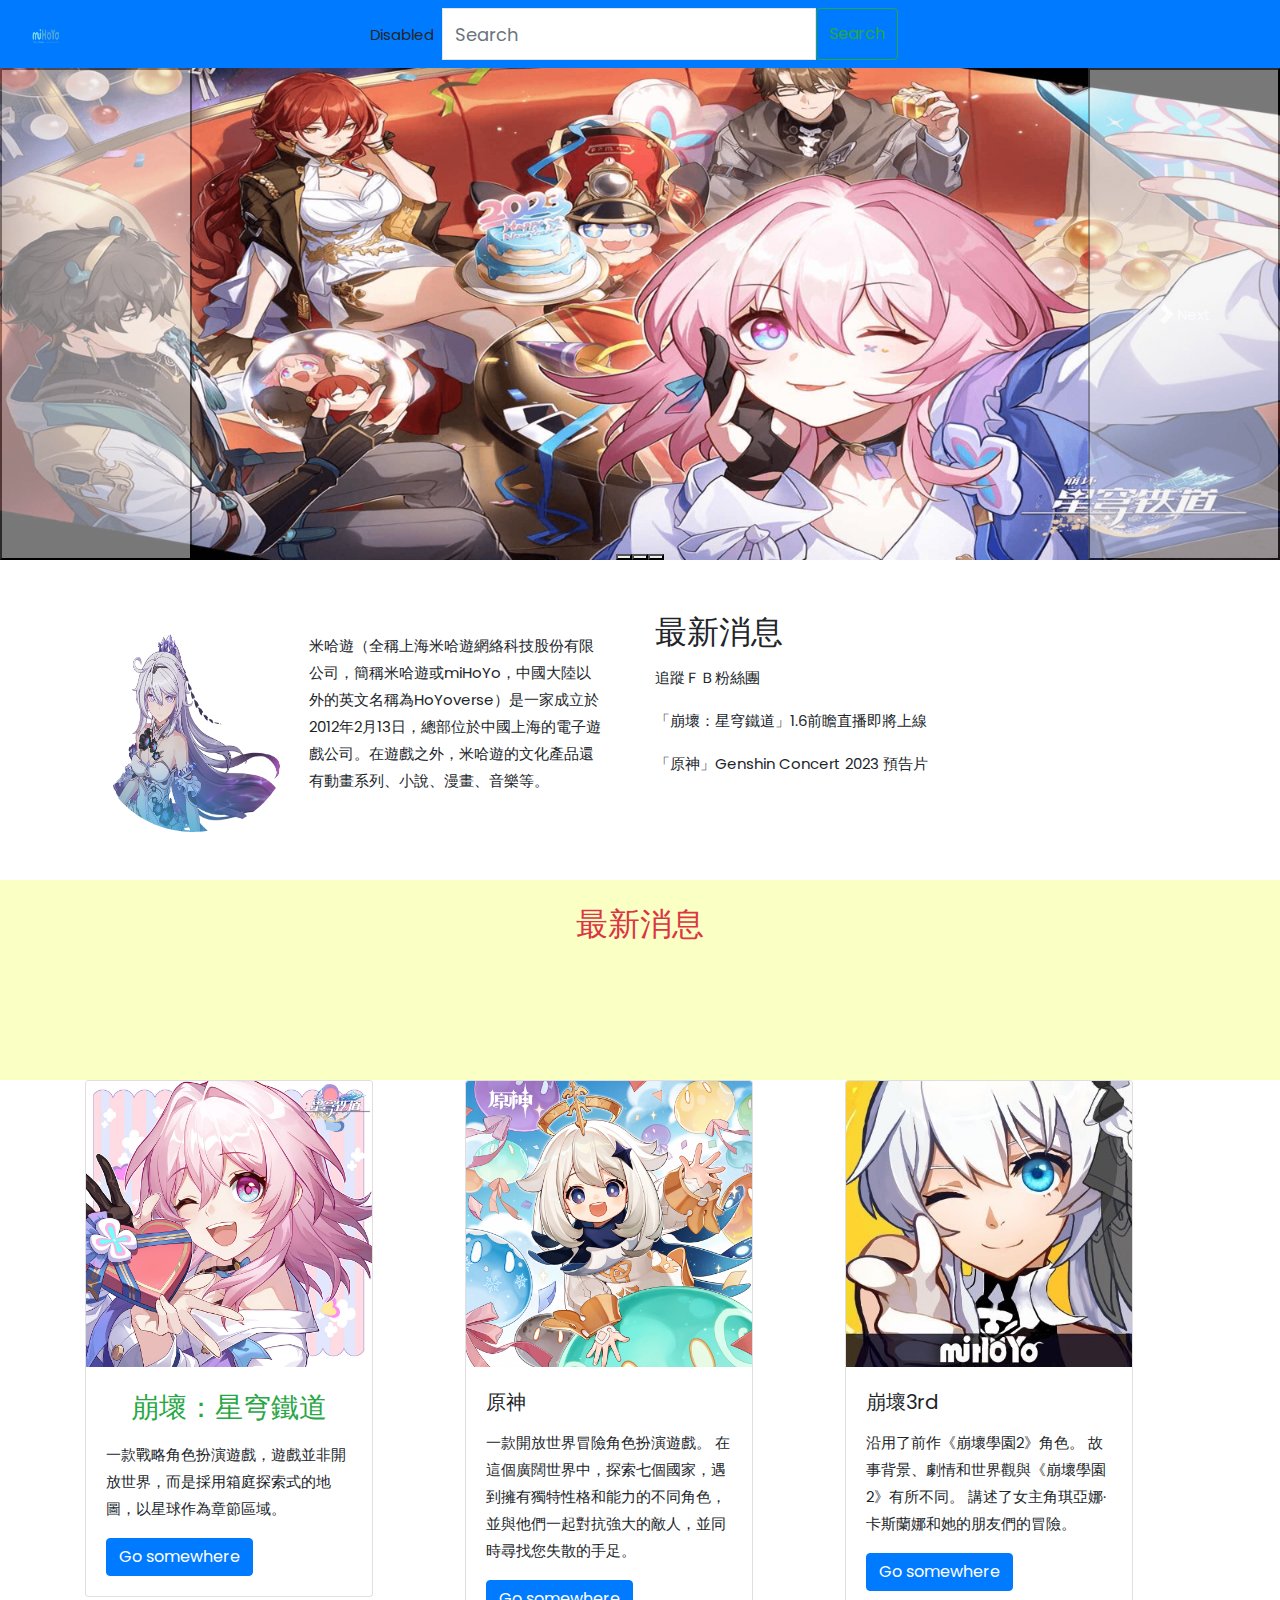
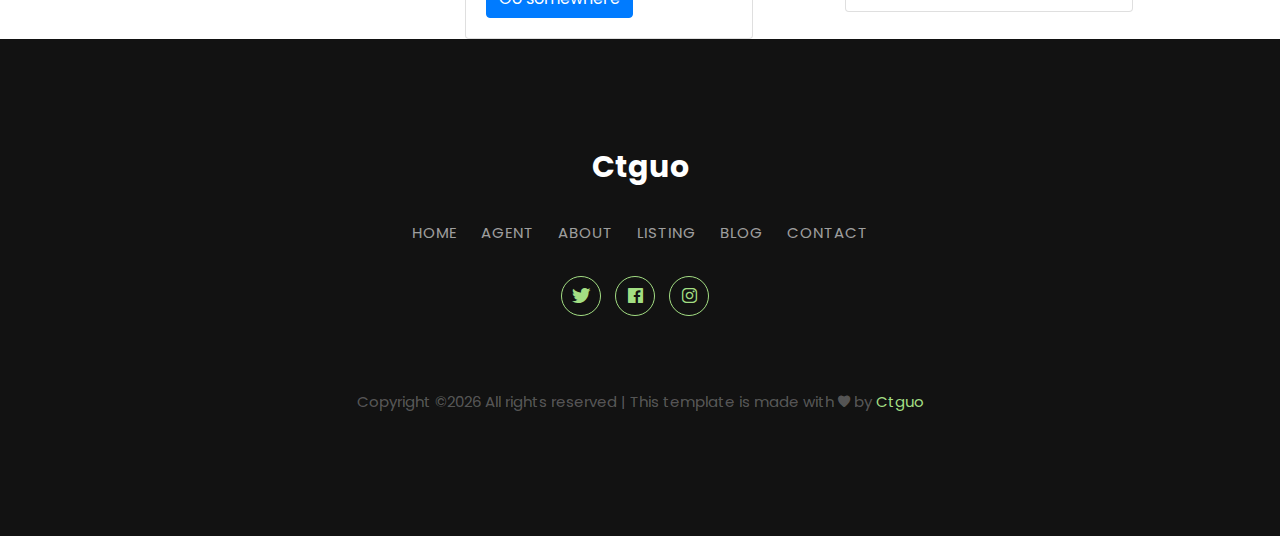
==== commit df2d545f: "Add files via upload" ====
--- a/index.html
+++ b/index.html
@@ -144,7 +144,7 @@
                     <img src="images/412.png" class="card-img-top" alt="...">
                     <div class="card-body">
                         <h5 class="card-title">原神</h5>
-                        <p class="card-text">一款開放世界冒險角色扮演遊戲。 踏上跨越奇幻世界提瓦特大陸的旅程。 在這個廣闊世界中，探索七個國家，遇到擁有獨特性格和能力的不同角色，並與他們一起對抗強大的敵人，並同時尋找您失散的手足。</p>
+                        <p class="card-text">一款開放世界冒險角色扮演遊戲。 在這個廣闊世界中，探索七個國家，遇到擁有獨特性格和能力的不同角色，並與他們一起對抗強大的敵人，並同時尋找您失散的手足。</p>
                         <a href="#" class="btn btn-primary">Go somewhere</a>
                     </div>
                 </div>
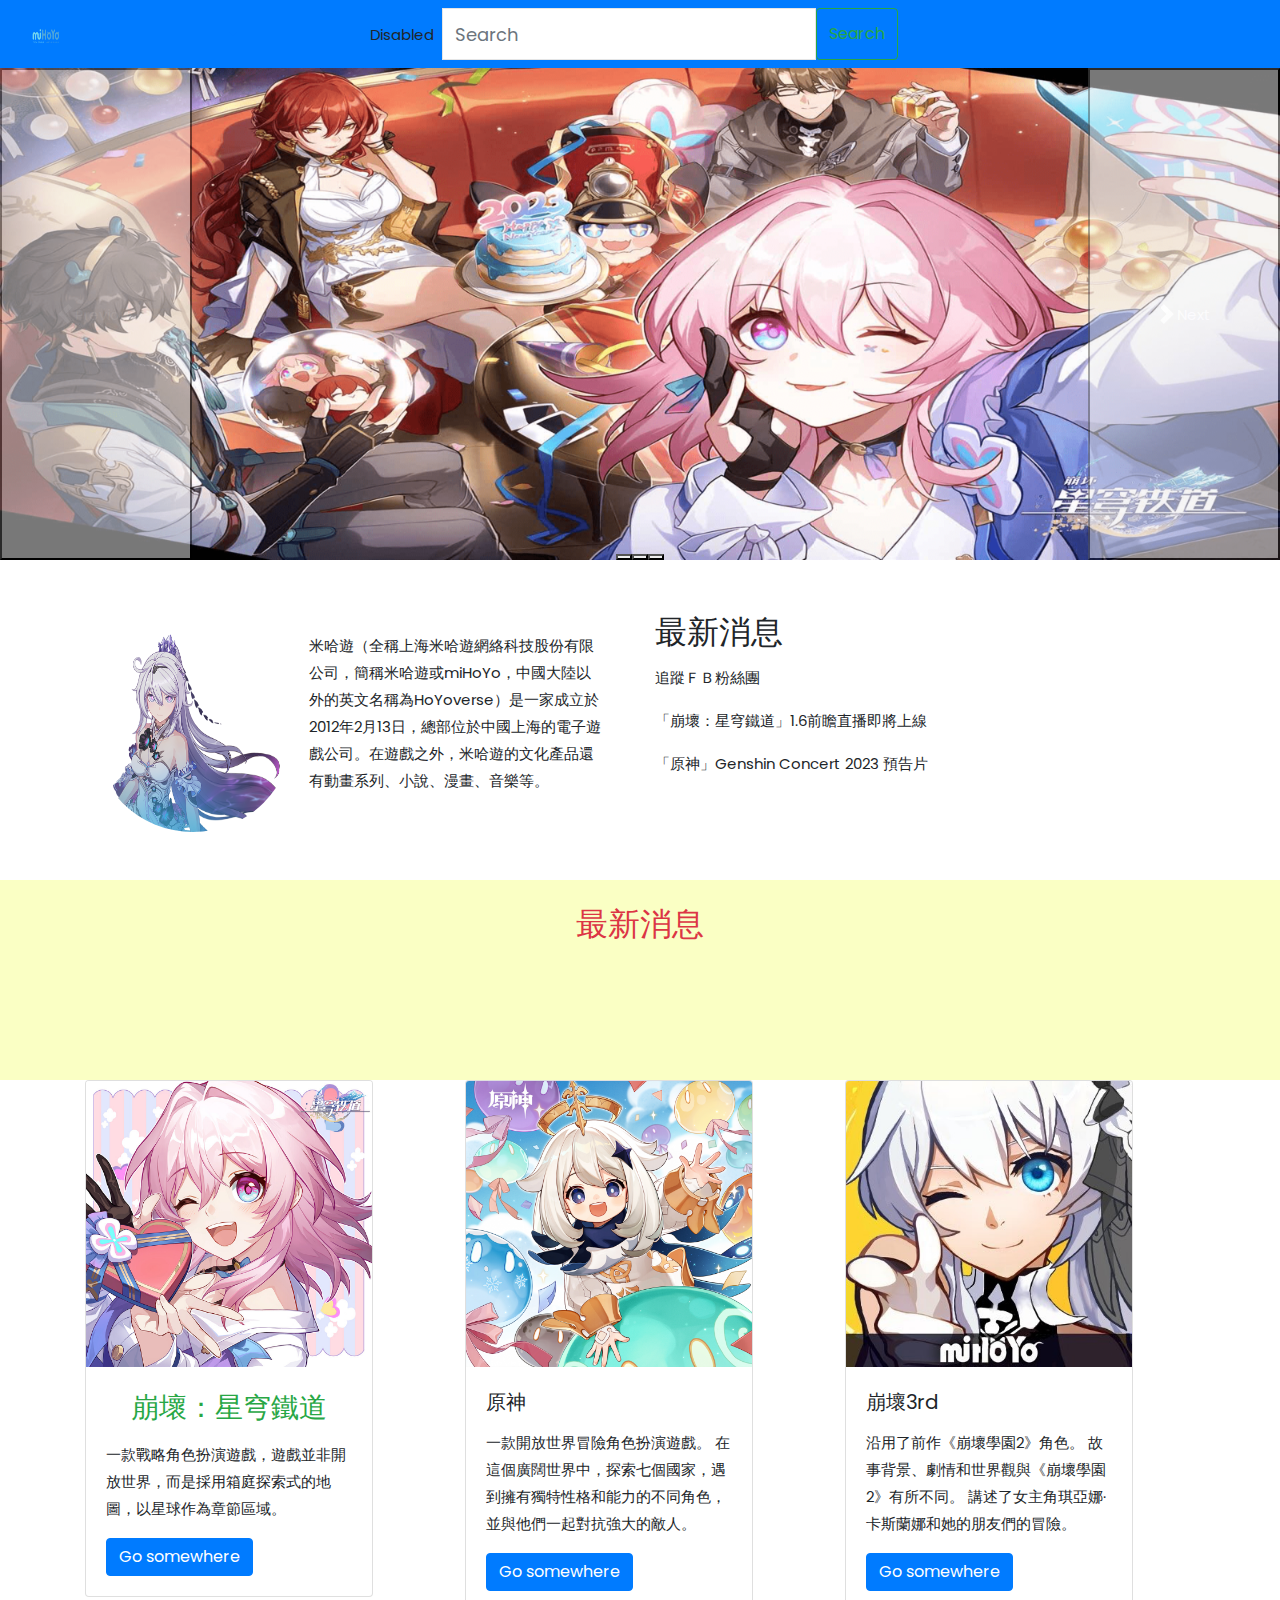
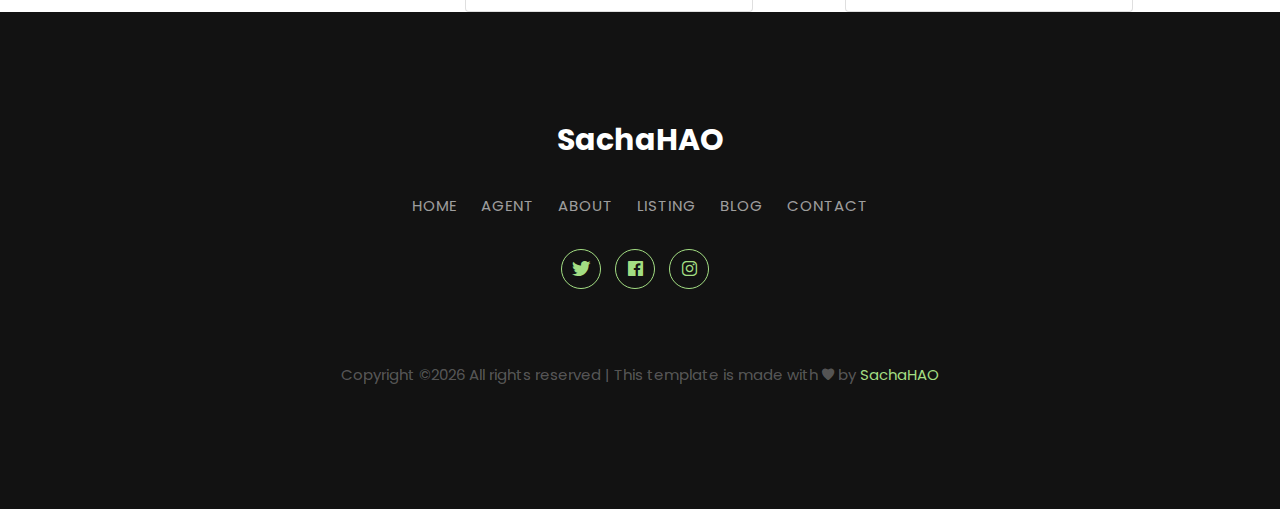
==== commit ec09f6f9: "Add files via upload" ====
--- a/index.html
+++ b/index.html
@@ -132,7 +132,9 @@
                     <img src="images/411.png" class="card-img-top" alt="...">
                     <div class="card-body">
                         <h3 class="card-title text-success text-center">崩壞：星穹鐵道</h3>
-                        <p class="card-text">一款戰略角色扮演遊戲，遊戲並非開放世界，而是採用箱庭探索式的地圖，以星球作為章節區域。</p>
+                        <p class="card-text">一款戰略角色扮演遊戲，遊戲並非開放世界，而是採用箱庭探索式的地圖，以星球作為章節區域。
+                        
+                        </p>
                         <a href="#" class="btn btn-primary">Go somewhere</a>
                     </div>
                 </div>
@@ -144,7 +146,7 @@
                     <img src="images/412.png" class="card-img-top" alt="...">
                     <div class="card-body">
                         <h5 class="card-title">原神</h5>
-                        <p class="card-text">一款開放世界冒險角色扮演遊戲。 在這個廣闊世界中，探索七個國家，遇到擁有獨特性格和能力的不同角色，並與他們一起對抗強大的敵人，並同時尋找您失散的手足。</p>
+                        <p class="card-text">一款開放世界冒險角色扮演遊戲。 在這個廣闊世界中，探索七個國家，遇到擁有獨特性格和能力的不同角色，並與他們一起對抗強大的敵人。</p>
                         <a href="#" class="btn btn-primary">Go somewhere</a>
                     </div>
                 </div>
@@ -171,7 +173,7 @@
 			<div class="container">
 				<div class="row justify-content-center">
 					<div class="col-md-12 text-center">
-						<h2 class="footer-heading"><a href="#" class="logo">Ctguo</a></h2>
+						<h2 class="footer-heading"><a href="#" class="logo">SachaHAO</a></h2>
 						<p class="menu">
 							<a href="#">Home</a>
 							<a href="#">Agent</a>
@@ -190,7 +192,7 @@
 				<div class="row mt-5">
 					<div class="col-md-12 text-center">
 						<p class="copyright"><!-- Link back to Colorlib can't be removed. Template is licensed under CC BY 3.0. -->
-					  Copyright &copy;<script>document.write(new Date().getFullYear());</script> All rights reserved | This template is made with <i class="ion-ios-heart" aria-hidden="true"></i> by <a href="https://colorlib.com" target="_blank">Ctguo</a>
+					  Copyright &copy;<script>document.write(new Date().getFullYear());</script> All rights reserved | This template is made with <i class="ion-ios-heart" aria-hidden="true"></i> by <a href="https://colorlib.com" target="_blank">SachaHAO</a>
 					  <!-- Link back to Colorlib can't be removed. Template is licensed under CC BY 3.0. --></p>
 					</div>
 				</div>
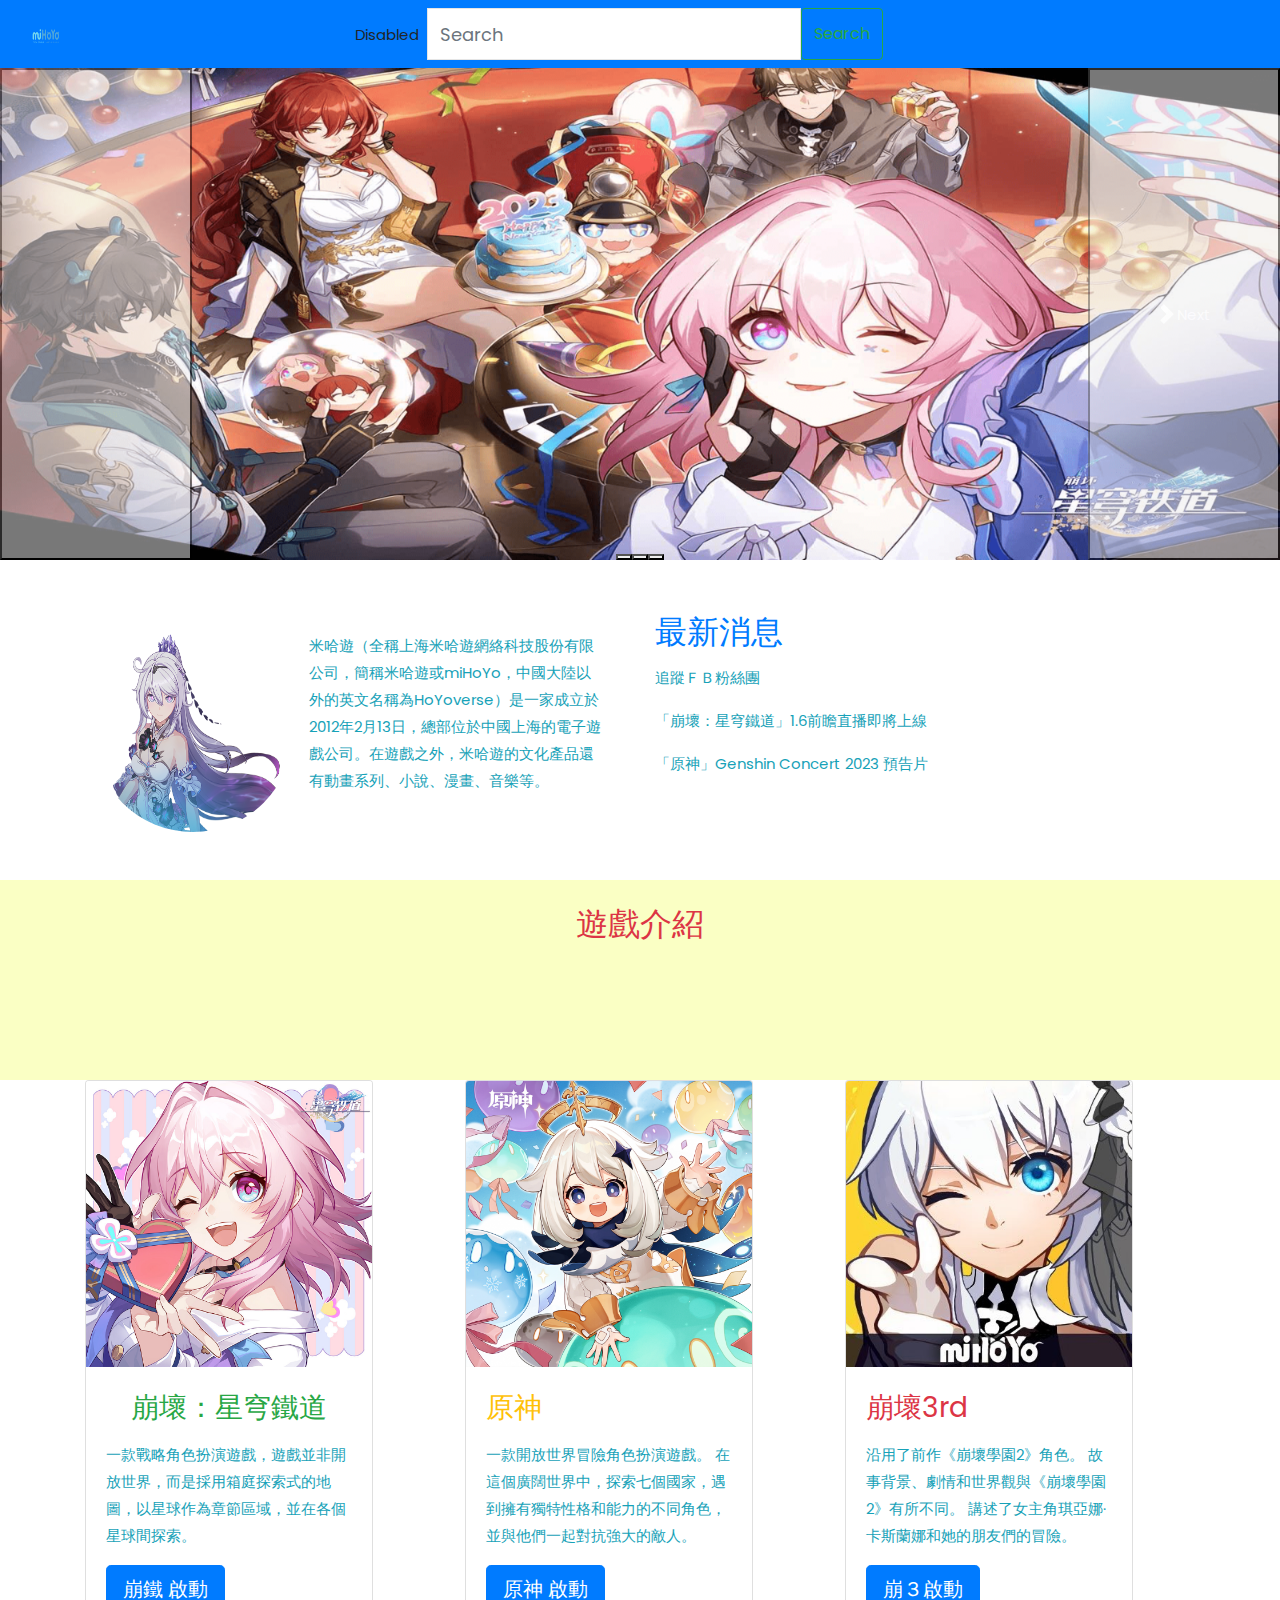
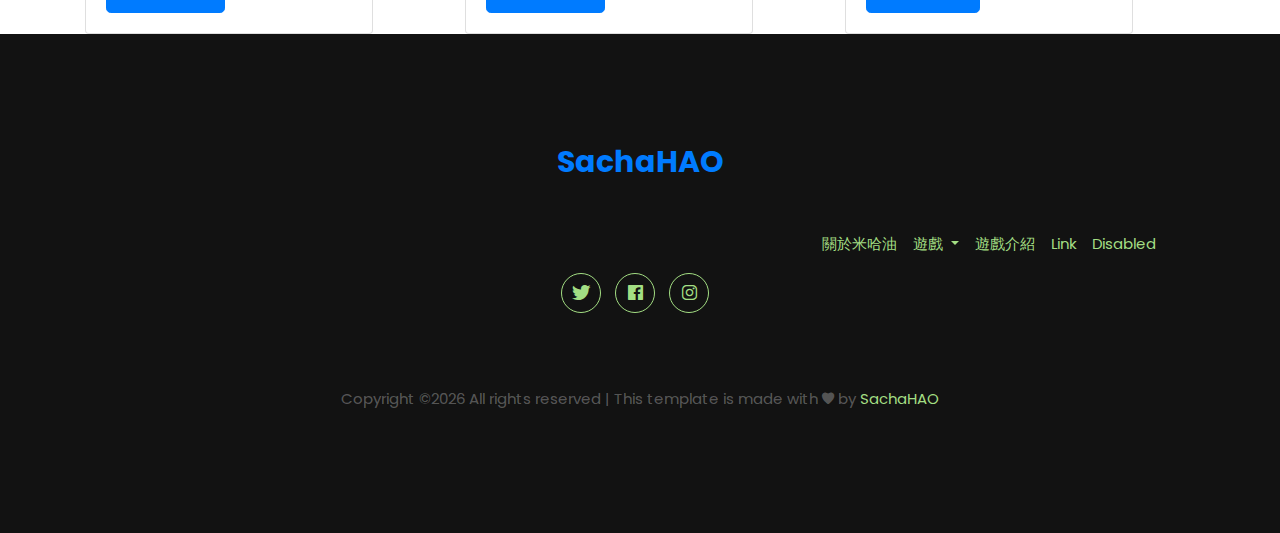
==== commit 4102beee: "Add files via upload" ====
--- a/index.html
+++ b/index.html
@@ -1,7 +1,7 @@
 <!doctype html>
 <html>
 <head>
-    <title>A112510302</title>
+    <title>miHoYo</title>
     <link href="https://cdn.jsdelivr.net/npm/bootstrap@5.3.2/dist/css/bootstrap.min.css" rel="stylesheet" integrity="sha384-T3c6CoIi6uLrA9TneNEoa7RxnatzjcDSCmG1MXxSR1GAsXEV/Dwwykc2MPK8M2HN" crossorigin="anonymous">
     <script src="https://cdn.jsdelivr.net/npm/bootstrap@5.3.2/dist/js/bootstrap.bundle.min.js" integrity="sha384-C6RzsynM9kWDrMNeT87bh95OGNyZPhcTNXj1NW7RuBCsyN/o0jlpcV8Qyq46cDfL" crossorigin="anonymous"></script>
     
@@ -19,7 +19,7 @@
     
     <nav class="navbar navbar-expand-lg bg-primary" data-bs-theme="dark">
     <div class="container-fluid">
-        <a class="navbar-brand" href="#">
+        <a class="navbar-brand" href="＃">
             <img src="images/loge.png"alt="Bootstrap" width="30" height="24">
         </a>
             <button class="navbar-toggler" type="button" data-bs-toggle="collapse" data-bs-target="#navbarSupportedContent" aria-controls="navbarSupportedContent" aria-expanded="false" aria-label="Toggle navigation">
@@ -29,22 +29,22 @@
         <ul class="navbar-nav me-auto mb-2 mb-lg-0">
             
              <li class="nav-item">
-                <a class="nav-link active" aria-current="page" href="#">關於我們</a>
+                <a class="nav-link active" aria-current="page" href="#">關於米哈油</a>
             </li>
             <li class="nav-item dropdown">
-                <a class="nav-link dropdown-toggle" href="#" role="button" data-bs-toggle="dropdown" aria-expanded="false">關於我們
+                <a class="nav-link dropdown-toggle" href="#" role="button" data-bs-toggle="dropdown" aria-expanded="false">遊戲
                 </a>
                 <ul class="dropdown-menu">
-                    <li><a class="dropdown-item" href="#">Action</a></li>
-                    <li><a class="dropdown-item" href="#">Another Action</a></li>
+                    <li><a class="dropdown-item" href="#">崩壞３rd</a></li>
+                    <li><a class="dropdown-item" href="#">原神</a></li>
                     <li><hr class="dropdown-divider"></li>
-                    <li><a class="dropdown-item" href="#">其他</a></li>
+                    <li><a class="dropdown-item" href="#">崩壞：星穹鐵道</a></li>
                 </ul>
             </li>
             
             
             <li class="nav-item">
-                <a class="nav-link active" aria-current="page" href="#">最新消息</a>
+                <a class="nav-link active" aria-current="page" href="#">遊戲介紹</a>
             </li>
             <li class="nav-item">
                 <a class="nav-link" href="https://www.mihoyo.com/" target="_blank">Link</a>
@@ -97,13 +97,13 @@
                         <div class="flex-shrink-0"> 
                             <img src="images/311.png" width="200px" height="200px" class="rounded-circle"> 
                         </div> 
-                        <div class="flex-grow-1 px-3"> 
+                        <div class="flex-grow-1 px-3 text-info"> 
                             米哈遊（全稱上海米哈遊網絡科技股份有限公司，簡稱米哈遊或miHoYo，中國大陸以外的英文名稱為HoYoverse）是一家成立於2012年2月13日，總部位於中國上海的電子遊戲公司。在遊戲之外，米哈遊的文化產品還有動畫系列、小說、漫畫、音樂等。
                         </div> 
                     </div>                  
             </div>
-            <div class="col-lg-6">
-                <h2>最新消息</h2>
+            <div class="col-lg-6 text-info">
+                <h2 class="text-primary">最新消息</h2>
                     <p>追蹤ＦＢ粉絲團</p>
                     <p>「崩壞：星穹鐵道」1.6前瞻直播即將上線</p>
                     <p>「原神」Genshin Concert 2023 預告片</p>                          
@@ -120,7 +120,7 @@
 			<div class="container">
 				<div class="row justify-content-center">
 					<div class="col-md-6 text-center text-danger">
-						<h2>最新消息</h2>
+						<h2>遊戲介紹</h2>
 					</div>
 				</div>
 			</div>
@@ -132,10 +132,10 @@
                     <img src="images/411.png" class="card-img-top" alt="...">
                     <div class="card-body">
                         <h3 class="card-title text-success text-center">崩壞：星穹鐵道</h3>
-                        <p class="card-text">一款戰略角色扮演遊戲，遊戲並非開放世界，而是採用箱庭探索式的地圖，以星球作為章節區域。
+                        <p class="card-text text-info">一款戰略角色扮演遊戲，遊戲並非開放世界，而是採用箱庭探索式的地圖，以星球作為章節區域，並在各個星球間探索。
                         
                         </p>
-                        <a href="#" class="btn btn-primary">Go somewhere</a>
+                        <a href="https://hsr.hoyoverse.com/zh-tw/home" class="btn btn-primary btn-lg" target="_blank">崩鐵 啟動</a>
                     </div>
                 </div>
                 
@@ -145,9 +145,9 @@
                 <div class="card" style="width: 18rem;">
                     <img src="images/412.png" class="card-img-top" alt="...">
                     <div class="card-body">
-                        <h5 class="card-title">原神</h5>
-                        <p class="card-text">一款開放世界冒險角色扮演遊戲。 在這個廣闊世界中，探索七個國家，遇到擁有獨特性格和能力的不同角色，並與他們一起對抗強大的敵人。</p>
-                        <a href="#" class="btn btn-primary">Go somewhere</a>
+                        <h3 class="card-title text-success text-warning">原神</h3>
+                        <p class="card-text text-info" >一款開放世界冒險角色扮演遊戲。 在這個廣闊世界中，探索七個國家，遇到擁有獨特性格和能力的不同角色，並與他們一起對抗強大的敵人。</p>
+                        <a href="https://genshin.hoyoverse.com/zh-tw/" class="btn btn-primary btn-lg" target="_blank">原神 啟動</a>
                     </div>
                 </div>
             
@@ -157,9 +157,9 @@
                 <div class="card" style="width: 18rem;">
                     <img src="images/414.jpg" class="card-img-top" alt="..." width="400">
                     <div class="card-body">
-                        <h5 class="card-title">崩壞3rd</h5>
-                        <p class="card-text">沿用了前作《崩壞學園2》角色。 故事背景、劇情和世界觀與《崩壞學園2》有所不同。 講述了女主角琪亞娜·卡斯蘭娜和她的朋友們的冒險。</p>
-                        <a href="#" class="btn btn-primary">Go somewhere</a>
+                        <h3 class="card-title text-success text-danger">崩壞3rd</h3>
+                        <p class="card-text text-info">沿用了前作《崩壞學園2》角色。 故事背景、劇情和世界觀與《崩壞學園2》有所不同。 講述了女主角琪亞娜·卡斯蘭娜和她的朋友們的冒險。</p>
+                        <a href="https://honkaiimpact3.hoyoverse.com/tw/zh-tw/fab" class="btn btn-primary btn-lg" target="_blank">崩３啟動</a>
                     </div>
                 </div>
             
@@ -173,19 +173,52 @@
 			<div class="container">
 				<div class="row justify-content-center">
 					<div class="col-md-12 text-center">
-						<h2 class="footer-heading"><a href="#" class="logo">SachaHAO</a></h2>
-						<p class="menu">
-							<a href="#">Home</a>
-							<a href="#">Agent</a>
-							<a href="#">About</a>
-							<a href="#">Listing</a>
-							<a href="#">Blog</a>
-							<a href="#">Contact</a>
-						</p>
+						<h2 class="footer-heading"><a href="#" class="logo text-primary">SachaHAO</a></h2>
+                        <nav class="navbar navbar-expand-lg " data-bs-theme="dark">
+                                <div class="container-fluid">
+                               
+                                <button class="navbar-toggler" type="button" data-bs-toggle="collapse" data-bs-target="#navbarSupportedContent" aria-controls="navbarSupportedContent" aria-expanded="false" aria-label="Toggle navigation">
+                                    <span class="navbar-toggler-icon"></span>
+                                </button>
+                                <div class="collapse navbar-collapse" id="navbarSupportedContent">
+                                <ul class="navbar-nav me-auto ml-auto mb-2 mb-lg-0">
+            
+                                    <li class="nav-item">
+                                        <a class="nav-link active" aria-current="page" href="#">關於米哈油</a>
+                                    </li>
+                                    <li class="nav-item dropdown">
+                                        <a class="nav-link dropdown-toggle" href="#" role="button" data-bs-toggle="dropdown" aria-expanded="false">遊戲
+                                        </a>
+                                        <ul class="dropdown-menu">
+                                            <li><a class="dropdown-item" href="#">崩壞３rd</a></li>
+                                            <li><a class="dropdown-item" href="#">原神</a></li>
+                                            <li><hr class="dropdown-divider"></li>
+                                            <li><a class="dropdown-item" href="#">崩壞：星穹鐵道</a></li>
+                                        </ul>
+                                    </li>
+            
+            
+                                    <li class="nav-item">
+                                        <a class="nav-link active" aria-current="page" href="#">遊戲介紹</a>
+                                    </li>
+                                    <li class="nav-item">
+                                        <a class="nav-link" href="https://www.mihoyo.com/" target="_blank">Link</a>
+                                    </li>
+                
+            
+                                    <li class="nav-item">
+                                        <a class="nav-link" href="#">Disabled</a>
+                                    </li>
+                                </ul>
+                                
+                                </div>
+                                </div>
+                                </nav>
+    
 						<ul class="ftco-footer-social p-0">
-                        <li class="ftco-animate"><a href="#" data-toggle="tooltip" data-placement="top" title="Twitter"><span class="ion-logo-twitter"></span></a></li>
-                        <li class="ftco-animate"><a href="#" data-toggle="tooltip" data-placement="top" title="Facebook"><span class="ion-logo-facebook"></span></a></li>
-                        <li class="ftco-animate"><a href="#" data-toggle="tooltip" data-placement="top" title="Instagram"><span class="ion-logo-instagram"></span></a></li>
+                        <li class="ftco-animate"><a href="https://twitter.com/genshinimpacttw?lang=zh-Hant" data-toggle="tooltip" data-placement="top" title="Twitter" target="_blank"><span class="ion-logo-twitter"></span></a></li>
+                        <li class="ftco-animate"><a href="https://www.facebook.com/HonkaiStarRail.CHT/" data-toggle="tooltip" data-placement="top" title="Facebook" target="_blank"><span class="ion-logo-facebook"></span></a></li>
+                        <li class="ftco-animate"><a href="https://www.instagram.com/bh3.tw/" data-toggle="tooltip" data-placement="top" title="Instagram" target="_blank"><span class="ion-logo-instagram"></span></a></li>
             </ul>
 					</div>
 				</div>
